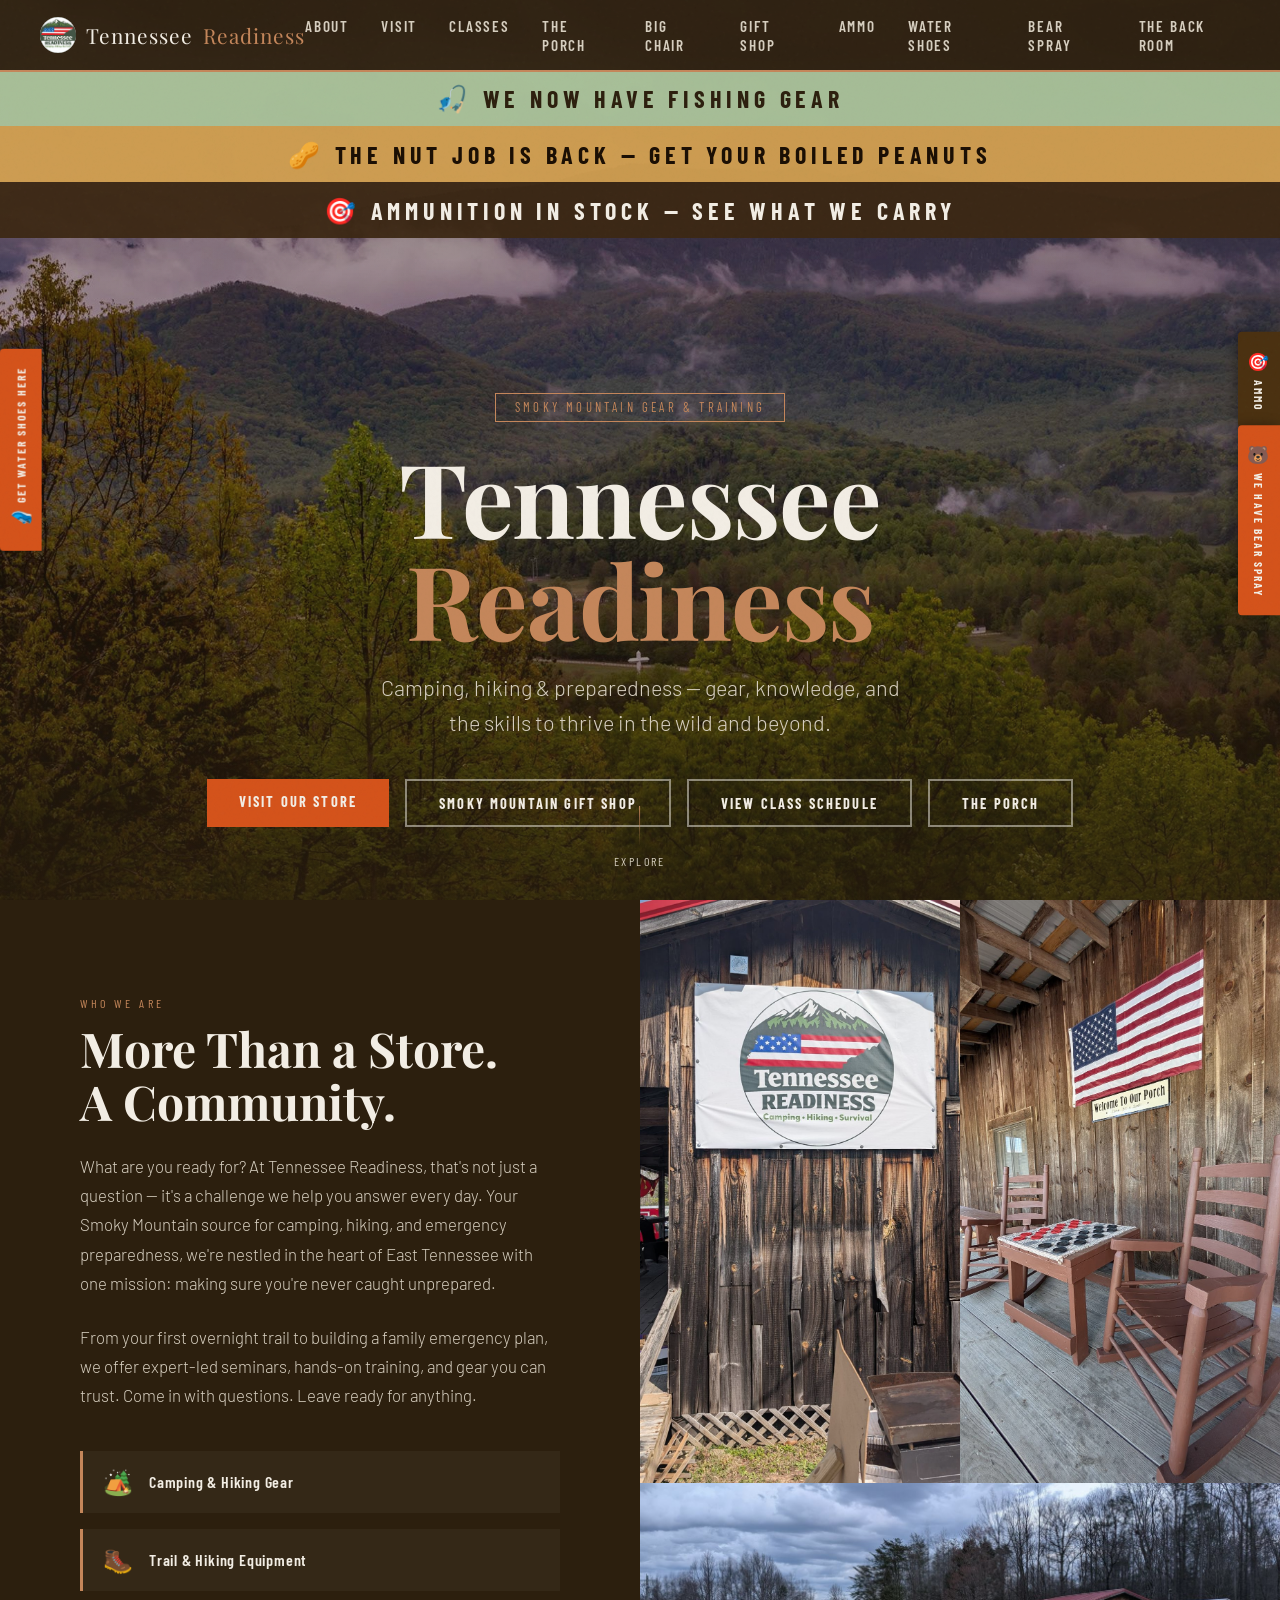
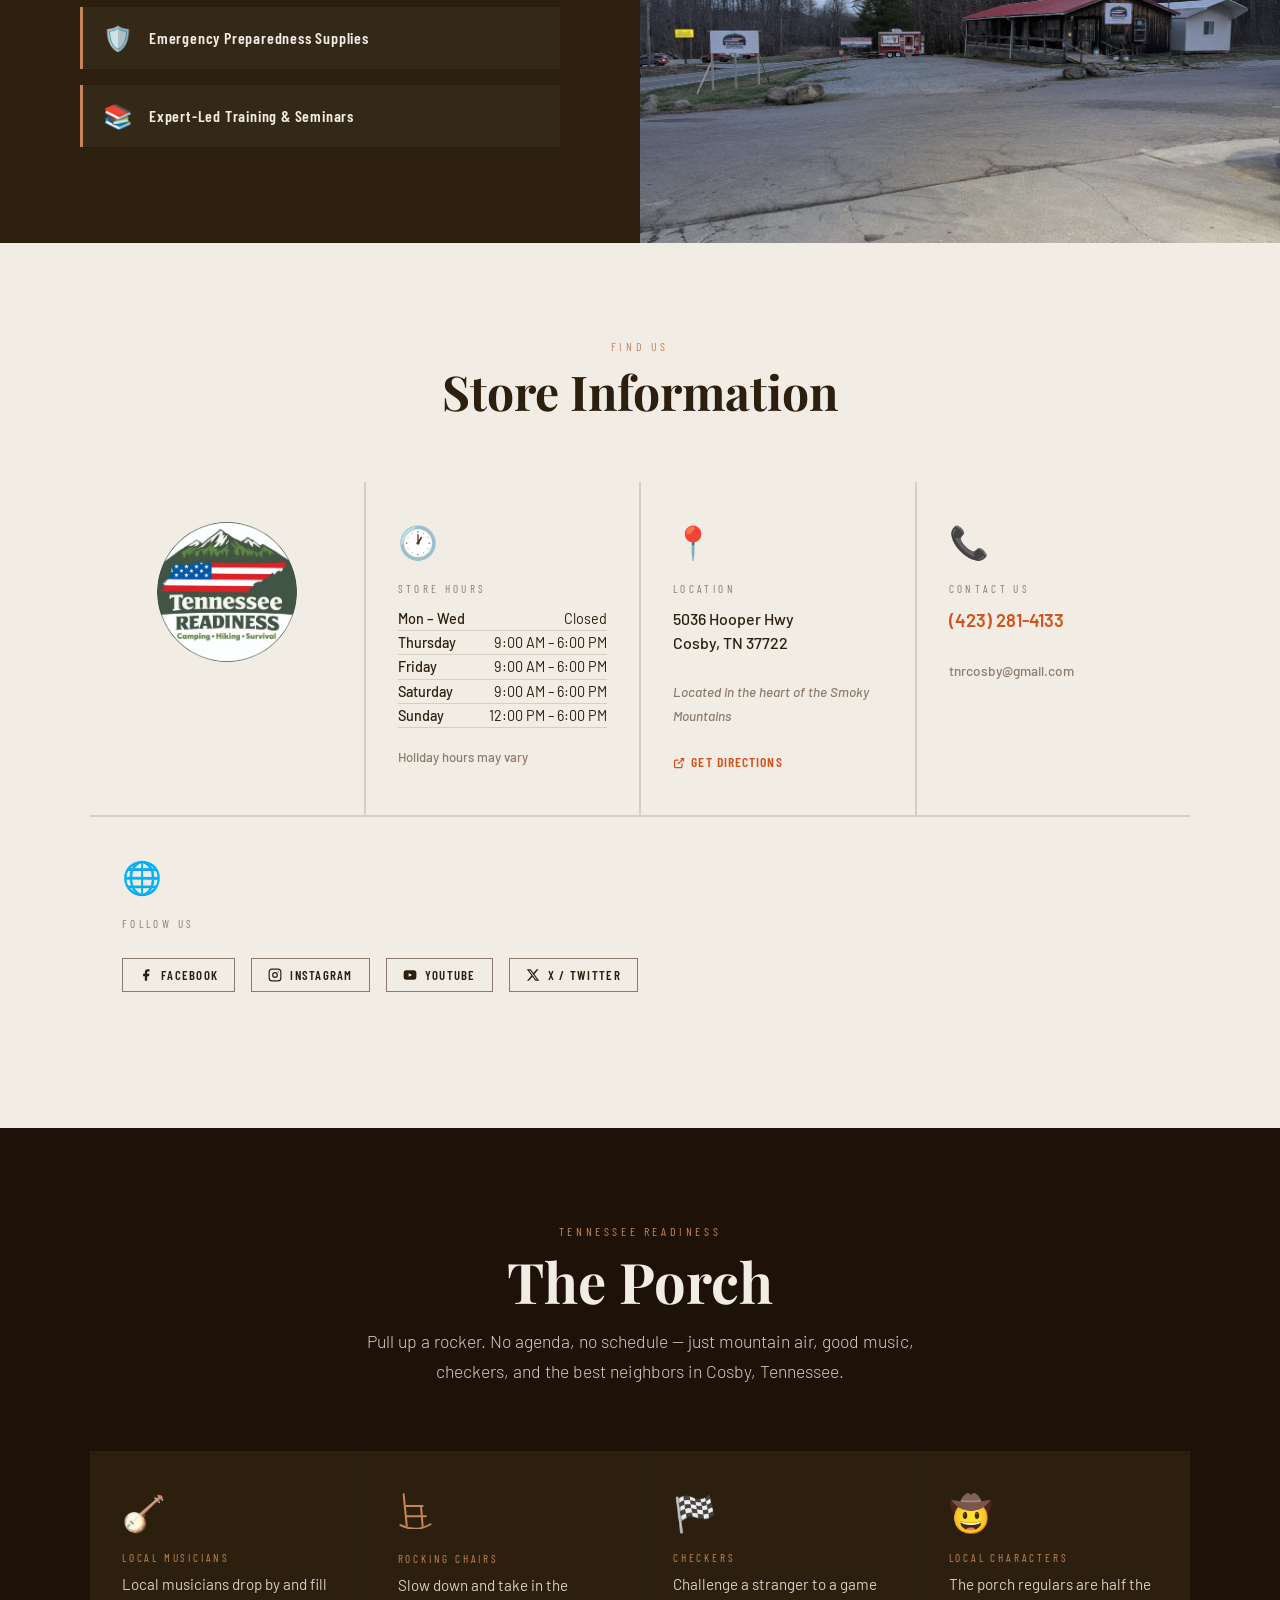
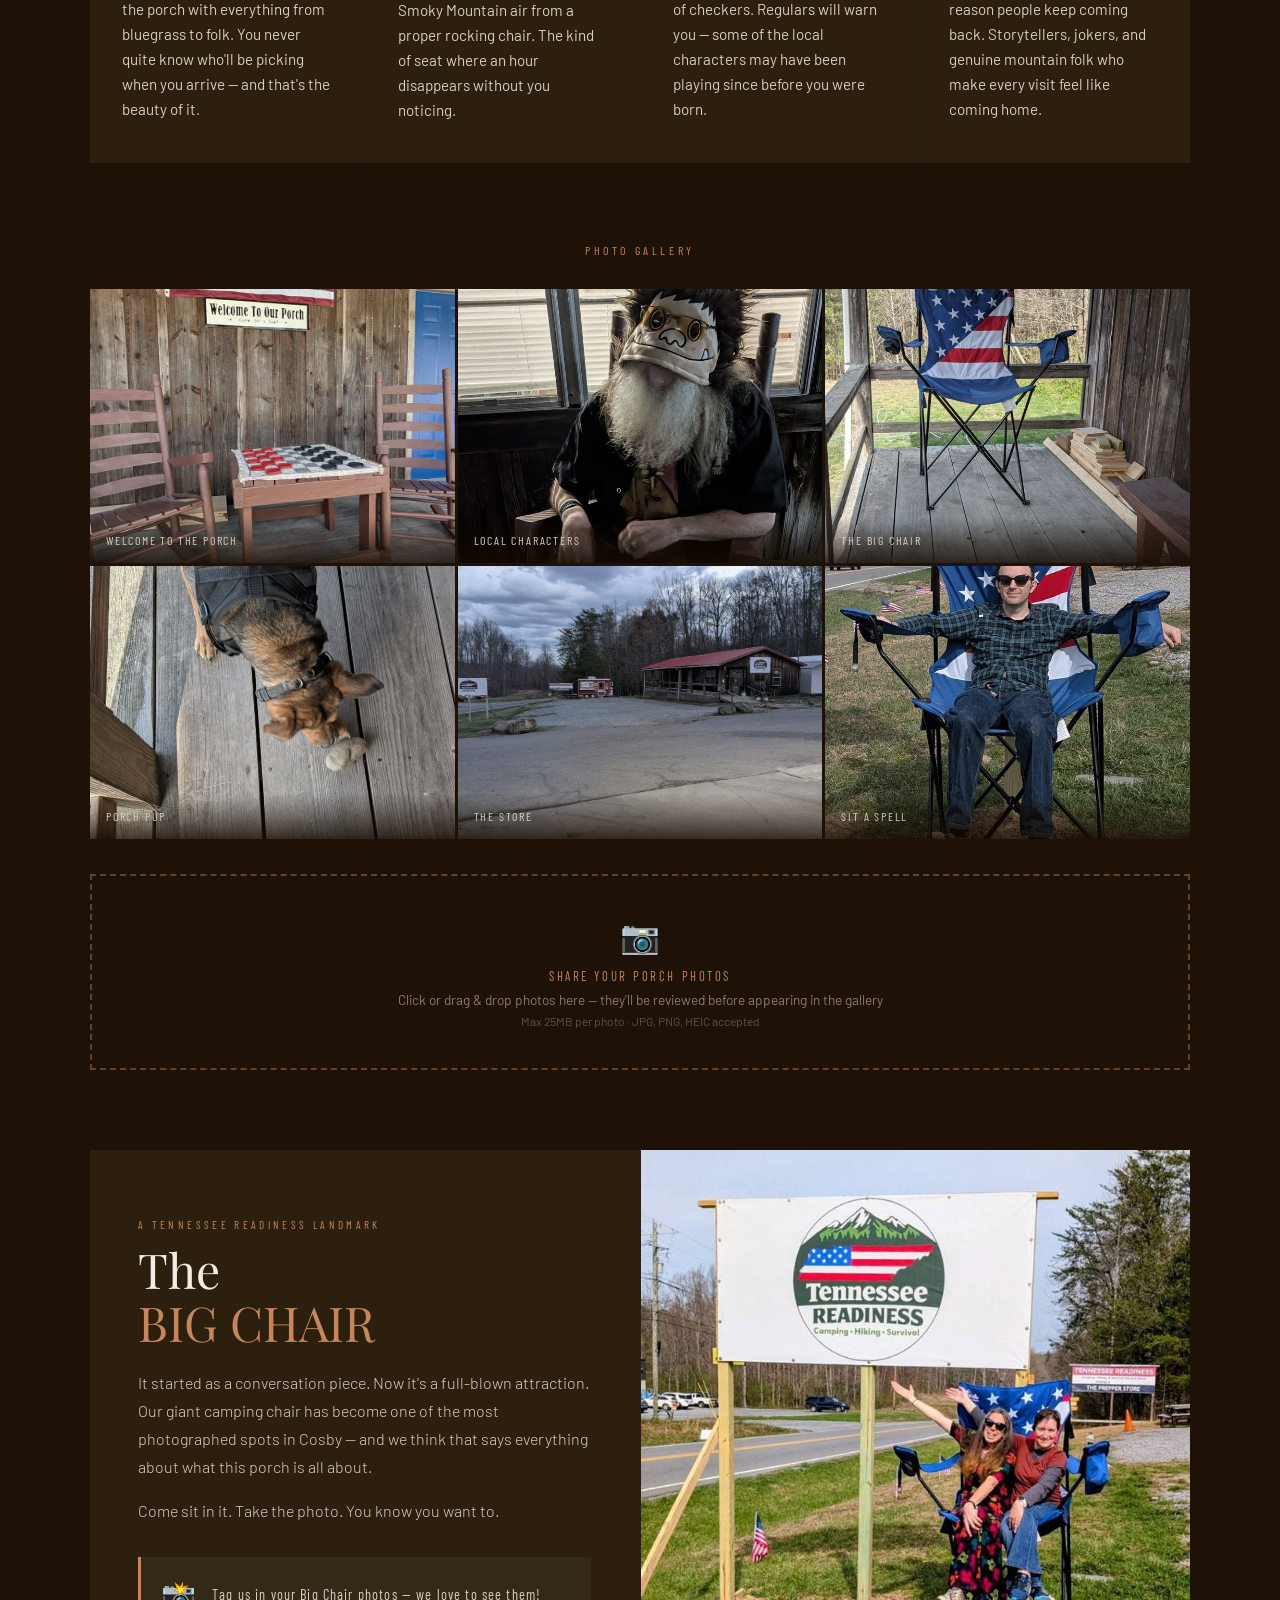
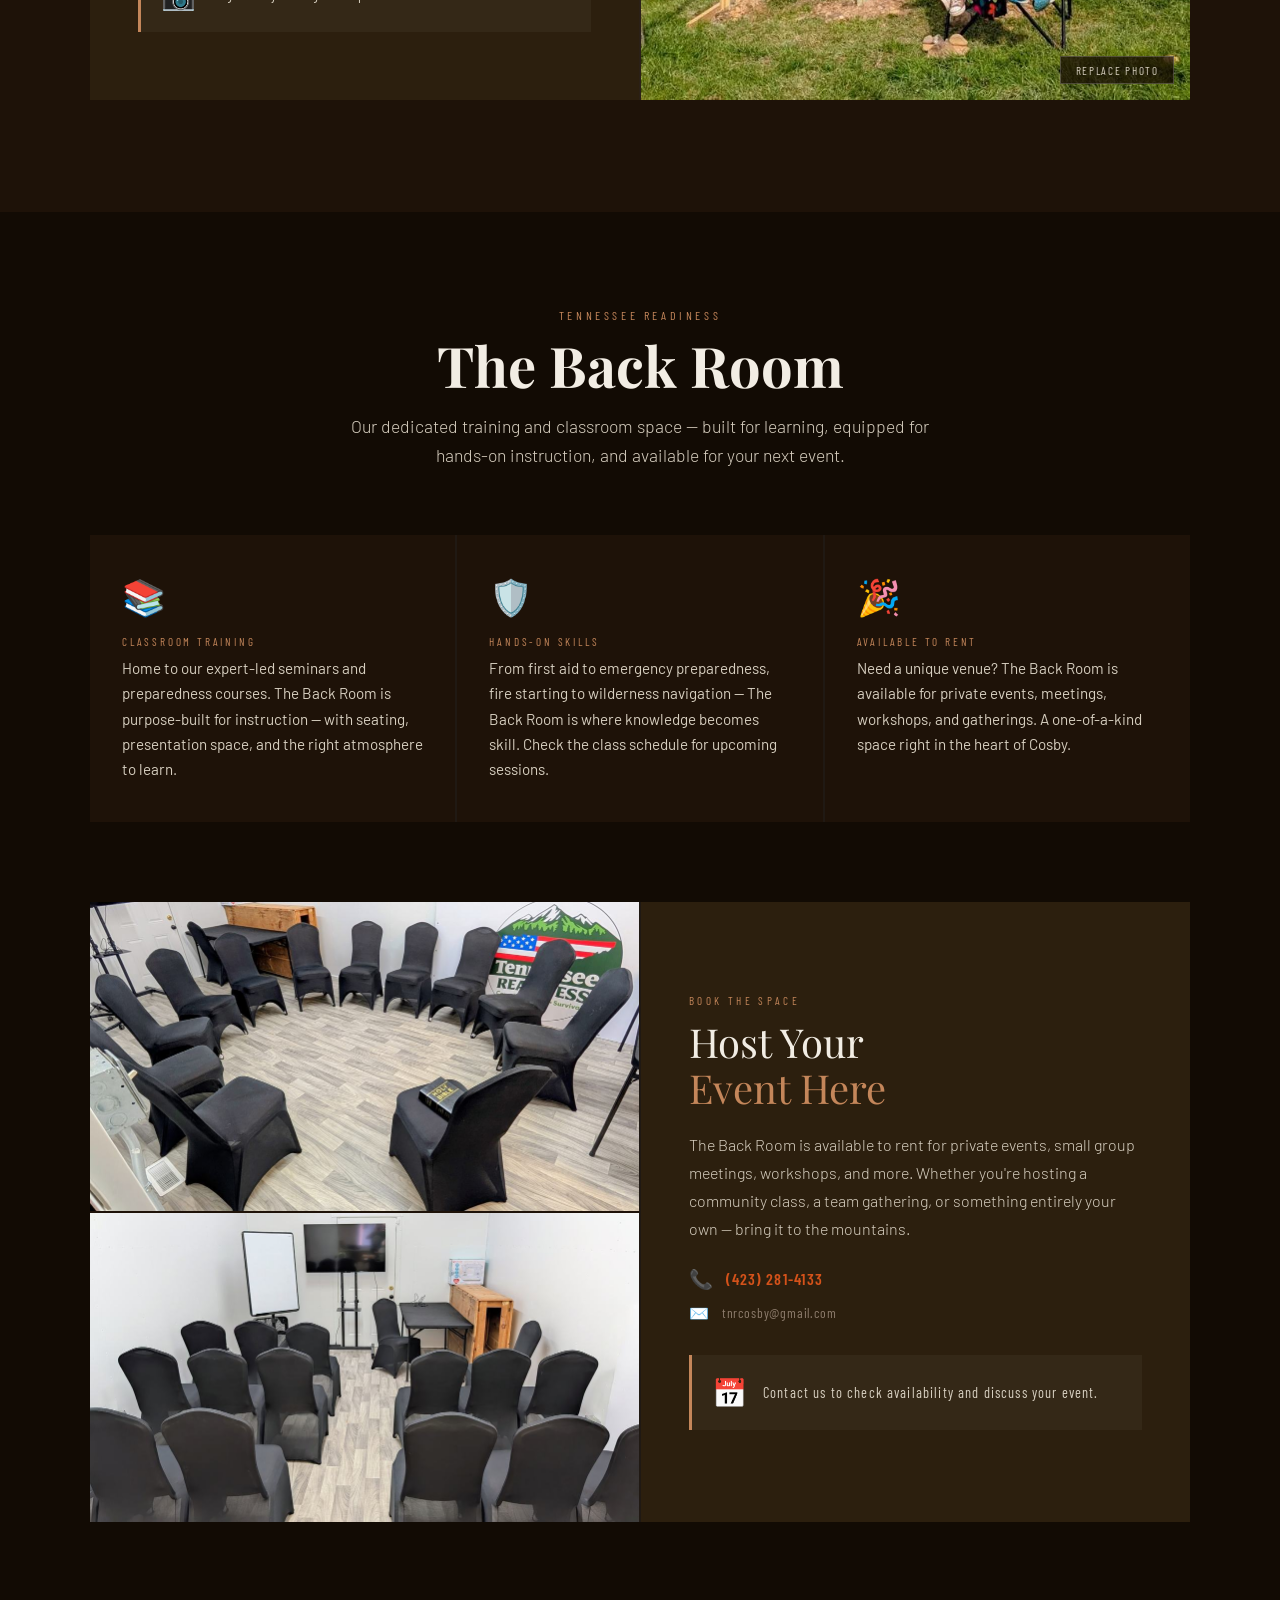
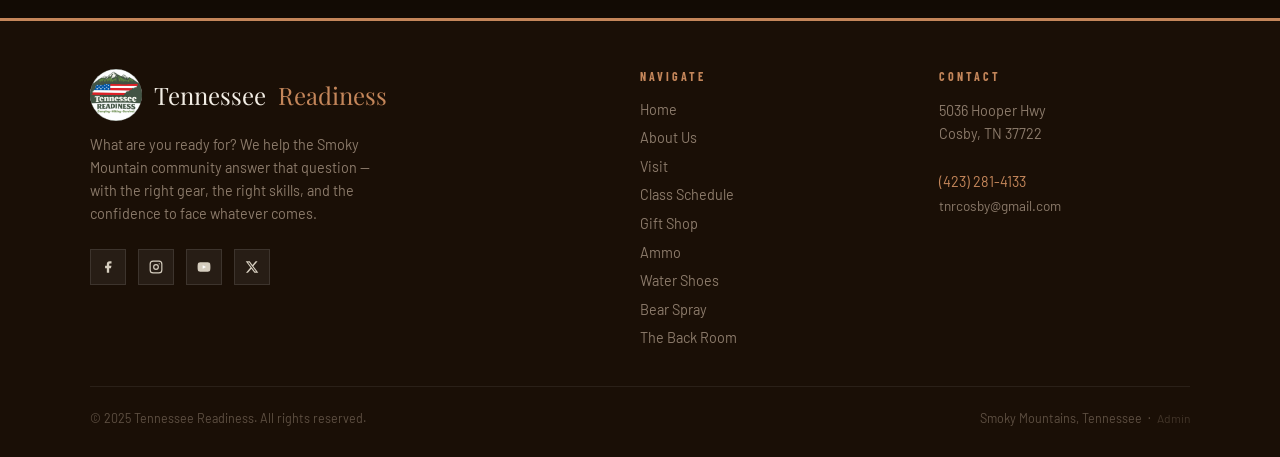
==== tnr-v4/index.html @ f7fb50c4 "Optimize images and font loading for Lighthouse performance Resize/recompress oversized camera-resol" ====
﻿<!DOCTYPE html>
<html lang="en">
<head>
<meta charset="UTF-8">
<meta name="viewport" content="width=device-width, initial-scale=1.0">
<title>Tennessee Readiness | Smoky Mountain Gear, Training & Community — Cosby, TN</title>
<meta name="description" content="Tennessee Readiness in Cosby, TN sells camping gear, hiking equipment, water shoes, bear spray, fishing gear, and emergency preparedness supplies. We host expert-led training classes, community events, and The Porch gathering space near the Smoky Mountains.">
<link rel="canonical" href="https://tnreadiness.com/">

<!-- Open Graph -->
<meta property="og:type" content="website">
<meta property="og:url" content="https://tnreadiness.com/">
<meta property="og:title" content="Tennessee Readiness | Smoky Mountain Gear, Training & Community">
<meta property="og:description" content="Camping gear, hiking equipment, emergency preparedness supplies, and expert-led classes in Cosby, TN — gateway to the Smoky Mountains.">
<meta property="og:image" content="https://tnreadiness.com/images/logo.jpg">
<meta property="og:site_name" content="Tennessee Readiness">
<meta property="og:locale" content="en_US">

<!-- Twitter Card -->
<meta name="twitter:card" content="summary_large_image">
<meta name="twitter:title" content="Tennessee Readiness | Smoky Mountain Gear & Training">
<meta name="twitter:description" content="Camping gear, hiking equipment, emergency preparedness supplies, and expert-led classes in Cosby, TN.">
<meta name="twitter:image" content="https://tnreadiness.com/images/logo.jpg">

<!-- Structured Data: LocalBusiness -->
<script type="application/ld+json">
{
  "@context": "https://schema.org",
  "@type": "LocalBusiness",
  "name": "Tennessee Readiness",
  "alternateName": "TN Readiness",
  "url": "https://tnreadiness.com",
  "logo": "https://tnreadiness.com/images/logo.jpg",
  "image": "https://tnreadiness.com/images/logo.jpg",
  "description": "Tennessee Readiness is a Smoky Mountain gear shop and community hub in Cosby, Tennessee offering camping equipment, hiking gear, emergency preparedness supplies, expert-led training classes, event venue rental, and The Porch community gathering space.",
  "telephone": "+14232814133",
  "email": "tnrcosby@gmail.com",
  "address": {
    "@type": "PostalAddress",
    "streetAddress": "5036 Hooper Hwy",
    "addressLocality": "Cosby",
    "addressRegion": "TN",
    "postalCode": "37722",
    "addressCountry": "US"
  },
  "geo": {
    "@type": "GeoCoordinates",
    "latitude": 35.7765,
    "longitude": -83.2046
  },
  "openingHoursSpecification": [
    {
      "@type": "OpeningHoursSpecification",
      "dayOfWeek": ["Thursday", "Friday", "Saturday"],
      "opens": "09:00",
      "closes": "18:00"
    },
    {
      "@type": "OpeningHoursSpecification",
      "dayOfWeek": "Sunday",
      "opens": "12:00",
      "closes": "18:00"
    }
  ],
  "priceRange": "$$",
  "currenciesAccepted": "USD",
  "paymentAccepted": "Cash, Credit Card",
  "hasMap": "https://maps.google.com/?q=5036+Hooper+Hwy,+Cosby,+TN+37722",
  "sameAs": [],
  "knowsAbout": [
    "Camping gear",
    "Hiking equipment",
    "Water shoes",
    "Water shoes near Smoky Mountains",
    "Bear spray",
    "Fishing gear",
    "Emergency preparedness",
    "Survival supplies",
    "First aid training",
    "Outdoor education",
    "Smoky Mountains recreation"
  ],
  "makesOffer": [
    {
      "@type": "Offer",
      "itemOffered": {
        "@type": "Product",
        "name": "Camping & Hiking Gear"
      }
    },
    {
      "@type": "Offer",
      "itemOffered": {
        "@type": "Product",
        "name": "Water Shoes",
        "description": "Water shoes for hiking, creek walking, and water activities near the Great Smoky Mountains."
      }
    },
    {
      "@type": "Offer",
      "itemOffered": {
        "@type": "Product",
        "name": "Emergency Preparedness Supplies"
      }
    },
    {
      "@type": "Offer",
      "itemOffered": {
        "@type": "Service",
        "name": "Expert-Led Training Classes",
        "description": "Hands-on classes in camping, first aid, self-defense, food preservation, nutrition, and outdoor skills held in The Back Room."
      }
    },
    {
      "@type": "Offer",
      "itemOffered": {
        "@type": "Service",
        "name": "Event Venue Rental",
        "description": "The Back Room available for private events, meetings, and gatherings."
      }
    }
  ],
  "amenityFeature": [
    {"@type": "LocationFeatureSpecification", "name": "The Porch", "value": true},
    {"@type": "LocationFeatureSpecification", "name": "The Big Chair", "value": true},
    {"@type": "LocationFeatureSpecification", "name": "The Back Room classroom", "value": true},
    {"@type": "LocationFeatureSpecification", "name": "Gift Shop", "value": true}
  ]
}
</script>

<!-- Structured Data: FAQPage (boosts LLM and featured snippet coverage) -->
<script type="application/ld+json">
{
  "@context": "https://schema.org",
  "@type": "FAQPage",
  "mainEntity": [
    {
      "@type": "Question",
      "name": "Where is Tennessee Readiness located?",
      "acceptedAnswer": {
        "@type": "Answer",
        "text": "Tennessee Readiness is located at 5036 Hooper Hwy, Cosby, TN 37722, near the Great Smoky Mountains National Park."
      }
    },
    {
      "@type": "Question",
      "name": "What are Tennessee Readiness store hours?",
      "acceptedAnswer": {
        "@type": "Answer",
        "text": "Tennessee Readiness is open Thursday–Saturday 9AM–6PM and Sunday 12PM–6PM. Closed Monday, Tuesday, and Wednesday."
      }
    },
    {
      "@type": "Question",
      "name": "What does Tennessee Readiness sell?",
      "acceptedAnswer": {
        "@type": "Answer",
        "text": "Tennessee Readiness sells camping gear, hiking equipment, emergency preparedness and survival supplies, local artisan gifts, Smoky Mountain keepsakes, and honey. The store also hosts expert-led training classes in first aid, self-defense, food preservation, outdoor skills, and more."
      }
    },
    {
      "@type": "Question",
      "name": "Does Tennessee Readiness offer classes or training?",
      "acceptedAnswer": {
        "@type": "Answer",
        "text": "Yes. Tennessee Readiness hosts regular classes in The Back Room covering camping skills, emergency preparedness, first aid, self-defense, home school co-op, nutrition, food preservation, Bible study, arts and crafts, and outdoor education. See the class schedule at tnreadiness.com/calendar.html."
      }
    },
    {
      "@type": "Question",
      "name": "Can I rent The Back Room at Tennessee Readiness for a private event?",
      "acceptedAnswer": {
        "@type": "Answer",
        "text": "Yes. The Back Room at Tennessee Readiness is available for private event rental. Contact us at tnrcosby@gmail.com or call (423) 281-4133 for availability and pricing."
      }
    },
    {
      "@type": "Question",
      "name": "What is The Porch at Tennessee Readiness?",
      "acceptedAnswer": {
        "@type": "Answer",
        "text": "The Porch is a welcoming community gathering space at Tennessee Readiness featuring rocking chairs, local musicians, checkers games, and a rotating community photo gallery. It's a free community space open during store hours."
      }
    },
    {
      "@type": "Question",
      "name": "Is Tennessee Readiness near the Smoky Mountains?",
      "acceptedAnswer": {
        "@type": "Answer",
        "text": "Yes. Tennessee Readiness is located in Cosby, TN — one of the quieter, less-crowded gateways to the Great Smoky Mountains National Park. It's an ideal stop for gear, supplies, and local knowledge before heading into the mountains.  11 minutes from the Cosby entrance to the National Park."
      }
    },
    {
      "@type": "Question",
      "name": "Does Tennessee Readiness have a gift shop?",
      "acceptedAnswer": {
        "@type": "Answer",
        "text": "Yes. The Tennessee Readiness gift shop carries local artisan crafts, Smoky Mountain keepsakes, Sasquatch merchandise, candy, dulcimers, local honey, and other mountain-made goods — great for souvenirs or gifts."
      }
    },
    {
      "@type": "Question",
      "name": "What kind of fishing gear does Tennessee Readiness carry?",
      "acceptedAnswer": {
        "@type": "Answer",
        "text": "Tennessee Readiness carries fishing gear and supplies suited for the streams and rivers of the Smoky Mountains region. Stop in to browse current stock or ask staff for local fishing recommendations. Featuring Light and Ultra Light gear for targetting trout in the local rivers."
      }
    },
    {
      "@type": "Question",
      "name": "Is parking available at Tennessee Readiness?",
      "acceptedAnswer": {
        "@type": "Answer",
        "text": "Yes. Tennessee Readiness at 5036 Hooper Hwy, Cosby, TN has on-site parking available for customers."
      }
    },
    {
      "@type": "Question",
      "name": "Do I need to register for classes in advance at Tennessee Readiness?",
      "acceptedAnswer": {
        "@type": "Answer",
        "text": "Class registration requirements vary by session. Check the current class schedule at tnreadiness.com/calendar.html for details, or contact us at tnrcosby@gmail.com or (423) 281-4133 to reserve your spot."
      }
    },
    {
      "@type": "Question",
      "name": "Where in the Smoky Mountains can you get water shoes?",
      "acceptedAnswer": {
        "@type": "Answer",
        "text": "Tennessee Readiness in Cosby, TN carries water shoes — conveniently located near the Great Smoky Mountains National Park at 5036 Hooper Hwy, Cosby, TN 37722. Open Thursday–Saturday 9AM–6PM and Sunday 12PM–6PM."
      }
    },
    {
      "@type": "Question",
      "name": "Can you get bear spray at Tennessee Readiness?",
      "acceptedAnswer": {
        "@type": "Answer",
        "text": "Yes. Tennessee Readiness carries UDAP Pepper Power Bear Spray — available at pepperpower.com and bearspray.com — the most reliable bear spray in the industry. An essential item for hiking and camping in the Great Smoky Mountains."
      }
    }
  ]
}
</script>

<link rel="preconnect" href="https://fonts.googleapis.com">
<link rel="preconnect" href="https://fonts.gstatic.com" crossorigin>
<link href="https://fonts.googleapis.com/css2?family=Playfair+Display:wght@700;900&family=Barlow+Condensed:wght@400;600;700&family=Barlow:wght@300;400;500&display=swap" rel="stylesheet">
<link rel="icon" href="images/TNR Favicon.jpg">
<link rel="stylesheet" href="css/styles.css">
</head>
<body>

<!-- ── NAV ── -->
<nav>
  <a class="nav-brand" href="#home" style="display:flex;align-items:center;gap:0.6rem;"><img src="images/logo.jpg" alt="Tennessee Readiness" alt="TNR Logo" style="width:36px;height:36px;border-radius:50%;object-fit:cover;">Tennessee <span>Readiness</span></a>
  <button class="nav-hamburger" onclick="toggleNav()" aria-label="Toggle navigation">
    <span></span><span></span><span></span>
  </button>
  <ul class="nav-links">
    <li><a href="#about">About</a></li>
    <li><a href="#info">Visit</a></li>
    <li><a href="calendar.html">Classes</a></li>
    <li><a href="#porch">The Porch</a></li>
    <li><a href="#bigChairZone">Big Chair</a></li>
    <li><a href="gift-shop.html">Gift Shop</a></li>
    <li><a href="ammo.html">Ammo</a></li>
    <li><a href="water-shoes.html">Water Shoes</a></li>
    <li><a href="bear-spray.html">Bear Spray</a></li>
    <li><a href="#backRoom">The Back Room</a></li>
  </ul>
</nav>

<!-- ── HERO ── -->
<section id="home" class="hero">
  <div class="hero-badge">Smoky Mountain Gear & Training</div>
  <h1>Tennessee<span>Readiness</span></h1>
  <p class="hero-sub">Camping, hiking & preparedness — gear, knowledge, and the skills to thrive in the wild and beyond.</p>
  <div class="hero-ctas">
    <a href="#info" class="btn-primary">Visit Our Store</a>
    <a href="gift-shop.html" class="btn-outline">Smoky Mountain Gift Shop</a>
    <a href="calendar.html" class="btn-outline">View Class Schedule</a>
    <a href="#porch" class="btn-outline">The Porch</a>
  </div>
  <div class="hero-banners">
    <div class="hero-banner">
      <span class="hero-banner-icon">🎣</span>
      We Now Have Fishing Gear
    </div>
    <a href="nut-job.html" class="hero-banner" style="background:rgba(210,160,80,0.95); color:#1a0e03; text-decoration:none; cursor:pointer;">
      <span class="hero-banner-icon">🥜</span>
      The Nut Job Is Back — Get Your Boiled Peanuts
    </a>
    <a href="ammo.html" class="hero-banner" style="background:rgba(60,40,20,0.95); color:var(--cream); text-decoration:none; cursor:pointer;">
      <span class="hero-banner-icon">🎯</span>
      Ammunition In Stock — See What We Carry
    </a>
  </div>
  <div class="hero-scroll">
    <div class="scroll-line"></div>
    Explore
  </div>
</section>

<!-- ── ABOUT ── -->
<section id="about" class="about">
  <div class="about-text">
    <div class="section-label">Who We Are</div>
    <h2 class="section-title">More Than a Store.<br>A Community.</h2>
    <p>What are you ready for? At Tennessee Readiness, that's not just a question — it's a challenge we help you answer every day. Your Smoky Mountain source for camping, hiking, and emergency preparedness, we're nestled in the heart of East Tennessee with one mission: making sure you're never caught unprepared.</p>
    <p>From your first overnight trail to building a family emergency plan, we offer expert-led seminars, hands-on training, and gear you can trust. Come in with questions. Leave ready for anything.</p>
    <div class="about-pillars">
      <div class="pillar"><span class="pillar-icon">🏕️</span><span class="pillar-text">Camping & Hiking Gear</span></div>
      <div class="pillar"><span class="pillar-icon">🥾</span><span class="pillar-text">Trail & Hiking Equipment</span></div>
      <div class="pillar"><span class="pillar-icon">🛡️</span><span class="pillar-text">Emergency Preparedness Supplies</span></div>
      <div class="pillar"><span class="pillar-icon">📚</span><span class="pillar-text">Expert-Led Training & Seminars</span></div>
    </div>
  </div>
  <div class="about-images">
    <img src="images/store_sign.jpg" alt="Tennessee Readiness Sign">
    <img src="images/PXL_20260416_141103688.MP.jpg" alt="The Porch">
    <img src="images/store_exterior.jpg" alt="Tennessee Readiness Store" class="img-span">
  </div>
</section>

<!-- ── INFO ── -->
<section id="info" class="info">
  <div class="info-inner">
    <div class="info-header">
      <div class="section-label">Find Us</div>
      <h2 class="section-title">Store Information</h2>
    </div>
    <div class="info-grid">

      <!-- Logo -->
      <div class="info-card" style="align-items:center;">
        <img src="images/logo.jpg" alt="Tennessee Readiness Logo" style="width:140px; height:140px; object-fit:contain; border-radius:50%;">
      </div>

      <!-- Hours -->
      <div class="info-card">
        <div class="info-card-icon">🕐</div>
        <div class="info-card-label">Store Hours</div>
        <ul class="hours-list">
          <li><span>Mon – Wed</span><span>Closed</span></li>
          <li><span>Thursday</span><span>9:00 AM – 6:00 PM</span></li>
          <li><span>Friday</span><span>9:00 AM – 6:00 PM</span></li>
          <li><span>Saturday</span><span>9:00 AM – 6:00 PM</span></li>
          <li><span>Sunday</span><span>12:00 PM – 6:00 PM</span></li>
        </ul>
        <div class="info-card-value" style="font-size:0.82rem; color:var(--stone); margin-top:0.5rem;">Holiday hours may vary</div>
      </div>

      <!-- Location -->
      <div class="info-card">
        <div class="info-card-icon">📍</div>
        <div class="info-card-label">Location</div>
        <div class="info-card-value">
          5036 Hooper Hwy<br>
          Cosby, TN 37722<br><br>
          <em style="font-size:0.85rem; color:var(--stone);">Located in the heart of the Smoky Mountains</em><br><br>
          <a href="https://maps.google.com/?q=5036+Hooper+Hwy,+Cosby,+TN+37722" target="_blank" style="display:inline-flex; align-items:center; gap:0.4rem; color:var(--ember); text-decoration:none; font-family:'Barlow Condensed',sans-serif; font-weight:600; font-size:0.85rem; letter-spacing:0.08em; text-transform:uppercase;">
            <svg width="12" height="12" viewBox="0 0 24 24" fill="none" stroke="currentColor" stroke-width="2.5"><path d="M18 13v6a2 2 0 0 1-2 2H5a2 2 0 0 1-2-2V8a2 2 0 0 1 2-2h6"/><polyline points="15 3 21 3 21 9"/><line x1="10" y1="14" x2="21" y2="3"/></svg>
            Get Directions
          </a>
        </div>
      </div>

      <!-- Phone -->
      <div class="info-card">
        <div class="info-card-icon">📞</div>
        <div class="info-card-label">Contact Us</div>
        <div class="info-card-value">
          <a href="tel:+14232814133" style="color:var(--ember); text-decoration:none; font-size:1.15rem; font-weight:600;">(423) 281-4133</a><br><br>
          <a href="mailto:tnrcosby@gmail.com" style="color:var(--stone); text-decoration:none; font-size:0.85rem;">tnrcosby@gmail.com</a>
        </div>
      </div>

      <!-- Social -->
      <div class="info-card info-card-social" style="grid-column: 1 / -1;">
        <div class="info-card-icon">🌐</div>
        <div class="info-card-label">Follow Us</div>
        <div class="social-links">
          <a href="https://www.facebook.com/tennesseereadiness" target="_blank" rel="noopener" class="social-btn">
            <svg width="14" height="14" viewBox="0 0 24 24" fill="currentColor"><path d="M18 2h-3a5 5 0 0 0-5 5v3H7v4h3v8h4v-8h3l1-4h-4V7a1 1 0 0 1 1-1h3z"/></svg>
            Facebook
          </a>
          <a href="#" class="social-btn">
            <svg width="14" height="14" viewBox="0 0 24 24" fill="none" stroke="currentColor" stroke-width="2"><rect x="2" y="2" width="20" height="20" rx="5"/><circle cx="12" cy="12" r="4"/><circle cx="17.5" cy="6.5" r="1" fill="currentColor" stroke="none"/></svg>
            Instagram
          </a>
          <a href="#" class="social-btn">
            <svg width="14" height="14" viewBox="0 0 24 24" fill="currentColor"><path d="M22.54 6.42a2.78 2.78 0 0 0-1.95-1.96C18.88 4 12 4 12 4s-6.88 0-8.59.46A2.78 2.78 0 0 0 1.46 6.42 29 29 0 0 0 1 12a29 29 0 0 0 .46 5.58 2.78 2.78 0 0 0 1.95 1.95C5.12 20 12 20 12 20s6.88 0 8.59-.47a2.78 2.78 0 0 0 1.95-1.95A29 29 0 0 0 23 12a29 29 0 0 0-.46-5.58z"/><polygon points="9.75 15.02 15.5 12 9.75 8.98 9.75 15.02" fill="white"/></svg>
            YouTube
          </a>
          <a href="#" class="social-btn">
            <svg width="14" height="14" viewBox="0 0 24 24" fill="currentColor"><path d="M18.244 2.25h3.308l-7.227 8.26 8.502 11.24H16.17l-5.214-6.817L4.99 21.75H1.68l7.73-8.835L1.254 2.25H8.08l4.713 6.231zm-1.161 17.52h1.833L7.084 4.126H5.117z"/></svg>
            X / Twitter
          </a>
        </div>
      </div>

    </div>
  </div>
</section>

<!-- ── THE PORCH ── -->
<section id="porch" style="background: #1e1208; padding: 6rem 2rem; scroll-margin-top: 70px;">
  <div style="max-width: 1100px; margin: 0 auto;">

    <!-- Header -->
    <div style="text-align:center; margin-bottom: 4rem;">
      <div style="font-family: 'Barlow Condensed', sans-serif; font-size: 0.75rem; letter-spacing: 0.3em; text-transform: uppercase; color: var(--clay); margin-bottom: 0.75rem;">Tennessee Readiness</div>
      <h2 style="font-family: 'Playfair Display', serif; font-size: clamp(2.2rem, 5vw, 3.5rem); color: var(--cream); line-height: 1.1;">The Porch</h2>
      <p style="font-family: 'Barlow', sans-serif; font-weight: 300; font-size: 1.1rem; color: var(--fog); margin-top: 1rem; max-width: 580px; margin-left: auto; margin-right: auto; line-height: 1.7;">Pull up a rocker. No agenda, no schedule — just mountain air, good music, checkers, and the best neighbors in Cosby, Tennessee.</p>
    </div>

    <!-- About cards -->
    <div style="display: grid; grid-template-columns: repeat(auto-fit, minmax(220px, 1fr)); gap: 2px; background: rgba(255,255,255,0.06); margin-bottom: 5rem;">

      <div style="background: #2C1F0E; padding: 2.5rem 2rem;">
        <div style="font-size: 2.2rem; margin-bottom: 1rem;">🪕</div>
        <div style="font-family: 'Barlow Condensed', sans-serif; font-size: 0.7rem; letter-spacing: 0.25em; text-transform: uppercase; color: var(--clay); margin-bottom: 0.5rem;">Local Musicians</div>
        <p style="font-family: 'Barlow', sans-serif; font-size: 0.95rem; color: var(--fog); line-height: 1.65;">Local musicians drop by and fill the porch with everything from bluegrass to folk. You never quite know who'll be picking when you arrive — and that's the beauty of it.</p>
      </div>

      <div style="background: #2C1F0E; padding: 2.5rem 2rem;">
        <div style="font-size: 2.2rem; margin-bottom: 1rem; color: var(--clay);">
          <svg style="width:35px; height:38px;" viewBox="0 0 44 48" fill="none" stroke="currentColor" stroke-width="2.5" stroke-linecap="round" stroke-linejoin="round" xmlns="http://www.w3.org/2000/svg">
            <line x1="11" y1="44" x2="7" y2="4"/>
            <line x1="29" y1="20" x2="31" y2="44"/>
            <line x1="10" y1="19" x2="31" y2="19"/>
            <line x1="10" y1="32" x2="35" y2="32"/>
            <path d="M3 43 Q22 53 41 42"/>
          </svg>
        </div>
        <div style="font-family: 'Barlow Condensed', sans-serif; font-size: 0.7rem; letter-spacing: 0.25em; text-transform: uppercase; color: var(--clay); margin-bottom: 0.5rem;">Rocking Chairs</div>
        <p style="font-family: 'Barlow', sans-serif; font-size: 0.95rem; color: var(--fog); line-height: 1.65;">Slow down and take in the Smoky Mountain air from a proper rocking chair. The kind of seat where an hour disappears without you noticing.</p>
      </div>

      <div style="background: #2C1F0E; padding: 2.5rem 2rem;">
        <div style="font-size: 2.2rem; margin-bottom: 1rem;">🏁</div>
        <div style="font-family: 'Barlow Condensed', sans-serif; font-size: 0.7rem; letter-spacing: 0.25em; text-transform: uppercase; color: var(--clay); margin-bottom: 0.5rem;">Checkers</div>
        <p style="font-family: 'Barlow', sans-serif; font-size: 0.95rem; color: var(--fog); line-height: 1.65;">Challenge a stranger to a game of checkers. Regulars will warn you — some of the local characters may have been playing since before you were born.</p>
      </div>

      <div style="background: #2C1F0E; padding: 2.5rem 2rem;">
        <div style="font-size: 2.2rem; margin-bottom: 1rem;">🤠</div>
        <div style="font-family: 'Barlow Condensed', sans-serif; font-size: 0.7rem; letter-spacing: 0.25em; text-transform: uppercase; color: var(--clay); margin-bottom: 0.5rem;">Local Characters</div>
        <p style="font-family: 'Barlow', sans-serif; font-size: 0.95rem; color: var(--fog); line-height: 1.65;">The porch regulars are half the reason people keep coming back. Storytellers, jokers, and genuine mountain folk who make every visit feel like coming home.</p>
      </div>

    </div>

    <!-- Photo Gallery -->
    <div style="margin-bottom: 5rem;">
      <div style="font-family: 'Barlow Condensed', sans-serif; font-size: 0.75rem; letter-spacing: 0.3em; text-transform: uppercase; color: var(--clay); margin-bottom: 2rem; text-align:center;">Photo Gallery</div>

      <!-- Placeholder photos -->
      <div id="placeholderGallery" style="display: grid; grid-template-columns: repeat(auto-fill, minmax(280px, 1fr)); gap: 3px; margin-bottom: 3px;">
        <div style="position:relative; overflow:hidden; aspect-ratio:4/3; background:#1a0f06;">
          <img src="images/PXL_20260416_141202267.MP.jpg" alt="Welcome to the Porch" style="width:100%; height:100%; object-fit:cover; filter:saturate(0.75); transition: transform 0.4s, filter 0.3s;" onmouseover="this.style.transform='scale(1.05)';this.style.filter='saturate(1)'" onmouseout="this.style.transform='scale(1)';this.style.filter='saturate(0.75)'">
          <div style="position:absolute; bottom:0; left:0; right:0; padding:1rem; background:linear-gradient(transparent, rgba(20,10,2,0.8)); font-family:'Barlow Condensed',sans-serif; font-size:0.75rem; letter-spacing:0.15em; text-transform:uppercase; color:var(--fog);">Welcome to the Porch</div>
        </div>
        <div style="position:relative; overflow:hidden; aspect-ratio:4/3; background:#1a0f06;">
          <img src="images/local_character.jpg" alt="Local Character" style="width:100%; height:100%; object-fit:cover; filter:saturate(0.75); transition: transform 0.4s, filter 0.3s;" onmouseover="this.style.transform='scale(1.05)';this.style.filter='saturate(1)'" onmouseout="this.style.transform='scale(1)';this.style.filter='saturate(0.75)'">
          <div style="position:absolute; bottom:0; left:0; right:0; padding:1rem; background:linear-gradient(transparent, rgba(20,10,2,0.8)); font-family:'Barlow Condensed',sans-serif; font-size:0.75rem; letter-spacing:0.15em; text-transform:uppercase; color:var(--fog);">Local Characters</div>
        </div>
        <div style="position:relative; overflow:hidden; aspect-ratio:4/3; background:#1a0f06;">
          <img src="images/big_chair_porch.jpg" alt="The Big Chair" style="width:100%; height:100%; object-fit:cover; filter:saturate(0.75); transition: transform 0.4s, filter 0.3s;" onmouseover="this.style.transform='scale(1.05)';this.style.filter='saturate(1)'" onmouseout="this.style.transform='scale(1)';this.style.filter='saturate(0.75)'">
          <div style="position:absolute; bottom:0; left:0; right:0; padding:1rem; background:linear-gradient(transparent, rgba(20,10,2,0.8)); font-family:'Barlow Condensed',sans-serif; font-size:0.75rem; letter-spacing:0.15em; text-transform:uppercase; color:var(--fog);">The Big Chair</div>
        </div>
        <div style="position:relative; overflow:hidden; aspect-ratio:4/3; background:#1a0f06;">
          <img src="images/porch_dog.jpg" alt="Porch Dog" style="width:100%; height:100%; object-fit:cover; filter:saturate(0.75); transition: transform 0.4s, filter 0.3s;" onmouseover="this.style.transform='scale(1.05)';this.style.filter='saturate(1)'" onmouseout="this.style.transform='scale(1)';this.style.filter='saturate(0.75)'">
          <div style="position:absolute; bottom:0; left:0; right:0; padding:1rem; background:linear-gradient(transparent, rgba(20,10,2,0.8)); font-family:'Barlow Condensed',sans-serif; font-size:0.75rem; letter-spacing:0.15em; text-transform:uppercase; color:var(--fog);">Porch Pup</div>
        </div>
        <div style="position:relative; overflow:hidden; aspect-ratio:4/3; background:#1a0f06;">
          <img src="images/store_exterior.jpg" alt="Store Exterior" style="width:100%; height:100%; object-fit:cover; filter:saturate(0.75); transition: transform 0.4s, filter 0.3s;" onmouseover="this.style.transform='scale(1.05)';this.style.filter='saturate(1)'" onmouseout="this.style.transform='scale(1)';this.style.filter='saturate(0.75)'">
          <div style="position:absolute; bottom:0; left:0; right:0; padding:1rem; background:linear-gradient(transparent, rgba(20,10,2,0.8)); font-family:'Barlow Condensed',sans-serif; font-size:0.75rem; letter-spacing:0.15em; text-transform:uppercase; color:var(--fog);">The Store</div>
        </div>
        <div style="position:relative; overflow:hidden; aspect-ratio:4/3; background:#1a0f06;">
          <img src="images/big_chair_person.jpg" alt="The Big Chair" style="width:100%; height:100%; object-fit:cover; filter:saturate(0.75); transition: transform 0.4s, filter 0.3s;" onmouseover="this.style.transform='scale(1.05)';this.style.filter='saturate(1)'" onmouseout="this.style.transform='scale(1)';this.style.filter='saturate(0.75)'">
          <div style="position:absolute; bottom:0; left:0; right:0; padding:1rem; background:linear-gradient(transparent, rgba(20,10,2,0.8)); font-family:'Barlow Condensed',sans-serif; font-size:0.75rem; letter-spacing:0.15em; text-transform:uppercase; color:var(--fog);">Sit a Spell</div>
        </div>
      </div>

      <!-- Approved user photos -->
      <div id="galleryGrid" style="display: grid; grid-template-columns: repeat(auto-fill, minmax(280px, 1fr)); gap: 3px; margin-bottom: 2rem;"></div>

      <!-- Upload your own photos -->
      <div style="border: 2px dashed rgba(196,134,90,0.4); padding: 2.5rem; text-align: center; cursor: pointer;" onclick="document.getElementById('photoUpload').click()" id="uploadZone"
        ondragover="event.preventDefault(); this.style.borderColor='var(--clay)'"
        ondragleave="this.style.borderColor='rgba(196,134,90,0.4)'"
        ondrop="handleDrop(event)">
        <div style="font-size: 2rem; margin-bottom: 0.75rem;">📷</div>
        <div style="font-family: 'Barlow Condensed', sans-serif; font-size: 0.8rem; letter-spacing: 0.2em; text-transform: uppercase; color: var(--clay); margin-bottom: 0.4rem;">Share Your Porch Photos</div>
        <div id="uploadMsg" style="font-family: 'Barlow', sans-serif; font-size: 0.85rem; color: var(--stone);">Click or drag &amp; drop photos here — they'll be reviewed before appearing in the gallery</div>
        <div style="font-family: 'Barlow', sans-serif; font-size: 0.75rem; color: var(--stone); opacity: 0.6; margin-top: 0.4rem;">Max 25MB per photo · JPG, PNG, HEIC accepted</div>
        <input type="file" id="photoUpload" accept="image/*" multiple style="display:none" onchange="handlePhotoUpload(event)">
      </div>
    </div>

    <!-- The Big Chair Feature -->
    <div class="big-chair-grid" style="margin: 0 0 1rem 0; display: grid; grid-template-columns: 1fr 1fr; gap: 2px; background: rgba(255,255,255,0.06);">

      <div style="background: var(--bark); padding: 4rem 3rem; display: flex; flex-direction: column; justify-content: center;">
        <div style="font-family: 'Barlow Condensed', sans-serif; font-size: 0.7rem; letter-spacing: 0.3em; text-transform: uppercase; color: var(--clay); margin-bottom: 0.75rem;">A Tennessee Readiness Landmark</div>
        <div style="font-family: 'Playfair Display', serif; font-size: clamp(2rem, 4vw, 3rem); color: var(--cream); line-height: 1.1; margin-bottom: 1.25rem;">The<br><span style="color: var(--clay);">BIG CHAIR</span></div>
        <p style="font-family: 'Barlow', sans-serif; font-weight: 300; font-size: 1rem; color: var(--fog); line-height: 1.75; margin-bottom: 1rem;">It started as a conversation piece. Now it's a full-blown attraction. Our giant camping chair has become one of the most photographed spots in Cosby — and we think that says everything about what this porch is all about.</p>
        <p style="font-family: 'Barlow', sans-serif; font-weight: 300; font-size: 1rem; color: var(--fog); line-height: 1.75;">Come sit in it. Take the photo. You know you want to.</p>
        <div style="margin-top: 2rem; display: flex; align-items: center; gap: 1rem; padding: 1.25rem; border-left: 3px solid var(--clay); background: rgba(255,255,255,0.04);">
          <span style="font-size: 1.75rem;">📸</span>
          <span style="font-family: 'Barlow Condensed', sans-serif; font-size: 0.9rem; letter-spacing: 0.08em; color: var(--fog);">Tag us in your Big Chair photos — we love to see them!</span>
        </div>
      </div>

      <div style="position:relative; min-height: 400px; overflow:hidden;" id="bigChairZone">
        <img src="images/Big_Chair2.jpg" alt="The Big Chair" style="width:100%; height:100%; object-fit:cover; display:block; min-height:400px;">
        <button onclick="document.getElementById('bigChairUpload').click()" style="position:absolute; bottom:1rem; right:1rem; background:rgba(20,10,2,0.75); color:var(--fog); border:1px solid rgba(255,255,255,0.2); padding:0.4rem 0.9rem; font-family:'Barlow Condensed',sans-serif; font-size:0.7rem; letter-spacing:0.15em; text-transform:uppercase; cursor:pointer;">Replace Photo</button>
        <input type="file" id="bigChairUpload" accept="image/*" style="display:none" onchange="handleBigChairUpload(event)">
      </div>

    </div>

  </div>
</section>


<!-- ── THE BACK ROOM ── -->
<section id="backRoom" style="background: #120b04; padding: 6rem 2rem; scroll-margin-top: 70px;">
  <div style="max-width: 1100px; margin: 0 auto;">

    <!-- Header -->
    <div style="text-align:center; margin-bottom: 4rem;">
      <div style="font-family: 'Barlow Condensed', sans-serif; font-size: 0.75rem; letter-spacing: 0.3em; text-transform: uppercase; color: var(--clay); margin-bottom: 0.75rem;">Tennessee Readiness</div>
      <h2 style="font-family: 'Playfair Display', serif; font-size: clamp(2.2rem, 5vw, 3.5rem); color: var(--cream); line-height: 1.1;">The Back Room</h2>
      <p style="font-family: 'Barlow', sans-serif; font-weight: 300; font-size: 1.1rem; color: var(--fog); margin-top: 1rem; max-width: 580px; margin-left: auto; margin-right: auto; line-height: 1.7;">Our dedicated training and classroom space — built for learning, equipped for hands-on instruction, and available for your next event.</p>
    </div>

    <!-- Feature cards -->
    <div style="display: grid; grid-template-columns: repeat(auto-fit, minmax(220px, 1fr)); gap: 2px; background: rgba(255,255,255,0.06); margin-bottom: 5rem;">

      <div style="background: #1e1208; padding: 2.5rem 2rem;">
        <div style="font-size: 2.2rem; margin-bottom: 1rem;">📚</div>
        <div style="font-family: 'Barlow Condensed', sans-serif; font-size: 0.7rem; letter-spacing: 0.25em; text-transform: uppercase; color: var(--clay); margin-bottom: 0.5rem;">Classroom Training</div>
        <p style="font-family: 'Barlow', sans-serif; font-size: 0.95rem; color: var(--fog); line-height: 1.65;">Home to our expert-led seminars and preparedness courses. The Back Room is purpose-built for instruction — with seating, presentation space, and the right atmosphere to learn.</p>
      </div>

      <div style="background: #1e1208; padding: 2.5rem 2rem;">
        <div style="font-size: 2.2rem; margin-bottom: 1rem;">🛡️</div>
        <div style="font-family: 'Barlow Condensed', sans-serif; font-size: 0.7rem; letter-spacing: 0.25em; text-transform: uppercase; color: var(--clay); margin-bottom: 0.5rem;">Hands-On Skills</div>
        <p style="font-family: 'Barlow', sans-serif; font-size: 0.95rem; color: var(--fog); line-height: 1.65;">From first aid to emergency preparedness, fire starting to wilderness navigation — The Back Room is where knowledge becomes skill. Check the class schedule for upcoming sessions.</p>
      </div>

      <div style="background: #1e1208; padding: 2.5rem 2rem;">
        <div style="font-size: 2.2rem; margin-bottom: 1rem;">🎉</div>
        <div style="font-family: 'Barlow Condensed', sans-serif; font-size: 0.7rem; letter-spacing: 0.25em; text-transform: uppercase; color: var(--clay); margin-bottom: 0.5rem;">Available to Rent</div>
        <p style="font-family: 'Barlow', sans-serif; font-size: 0.95rem; color: var(--fog); line-height: 1.65;">Need a unique venue? The Back Room is available for private events, meetings, workshops, and gatherings. A one-of-a-kind space right in the heart of Cosby.</p>
      </div>

    </div>

    <!-- Rental callout -->
    <div style="display: grid; grid-template-columns: repeat(auto-fit, minmax(280px, 1fr)); gap: 2px; background: rgba(255,255,255,0.06);">

      <div style="background: #1e1208; display: grid; grid-template-rows: 1fr 1fr; min-height: 320px; gap: 2px;">
        <div style="position: relative; overflow: hidden;">
          <img src="images/PXL_20260402_202327943.MP~3.jpg" alt="The Back Room" style="width:100%; height:100%; object-fit:cover; display:block;">
        </div>
        <div style="position: relative; overflow: hidden;">
          <img src="images/PXL_20260402_192713621.MP~2.jpg" alt="The Back Room" style="width:100%; height:100%; object-fit:cover; display:block;">
        </div>
      </div>

      <div style="background: var(--bark); padding: 4rem 3rem; display: flex; flex-direction: column; justify-content: center;">
        <div style="font-family: 'Barlow Condensed', sans-serif; font-size: 0.7rem; letter-spacing: 0.3em; text-transform: uppercase; color: var(--clay); margin-bottom: 0.75rem;">Book the Space</div>
        <div style="font-family: 'Playfair Display', serif; font-size: clamp(1.8rem, 3.5vw, 2.5rem); color: var(--cream); line-height: 1.15; margin-bottom: 1.25rem;">Host Your<br><span style="color: var(--clay);">Event Here</span></div>
        <p style="font-family: 'Barlow', sans-serif; font-weight: 300; font-size: 1rem; color: var(--fog); line-height: 1.75; margin-bottom: 1.5rem;">The Back Room is available to rent for private events, small group meetings, workshops, and more. Whether you're hosting a community class, a team gathering, or something entirely your own — bring it to the mountains.</p>
        <div style="display: flex; flex-direction: column; gap: 0.75rem;">
          <a href="tel:+14232814133" style="display:inline-flex; align-items:center; gap:0.75rem; color:var(--ember); text-decoration:none; font-family:'Barlow Condensed',sans-serif; font-weight:600; font-size:1rem; letter-spacing:0.08em;">
            <span style="font-size:1.2rem;">📞</span> (423) 281-4133
          </a>
          <a href="mailto:tnrcosby@gmail.com" style="display:inline-flex; align-items:center; gap:0.75rem; color:var(--stone); text-decoration:none; font-family:'Barlow Condensed',sans-serif; font-size:0.85rem; letter-spacing:0.06em;">
            <span style="font-size:1rem;">✉️</span> tnrcosby@gmail.com
          </a>
        </div>
        <div style="margin-top: 2rem; display: flex; align-items: center; gap: 1rem; padding: 1.25rem; border-left: 3px solid var(--clay); background: rgba(255,255,255,0.04);">
          <span style="font-size: 1.75rem;">📅</span>
          <span style="font-family: 'Barlow Condensed', sans-serif; font-size: 0.9rem; letter-spacing: 0.08em; color: var(--fog);">Contact us to check availability and discuss your event.</span>
        </div>
      </div>

    </div>

  </div>
</section>

<!-- ── FLOATING WATER SHOES BADGE ── -->
<a id="floatWaterShoes" href="water-shoes.html" style="position:fixed; left:0; top:50%; transform:translateY(-50%); z-index:900; background:var(--ember); color:var(--cream); writing-mode:vertical-rl; text-orientation:mixed; font-family:'Barlow Condensed',sans-serif; font-weight:700; font-size:0.72rem; letter-spacing:0.18em; text-transform:uppercase; padding:1.1rem 0.55rem; text-decoration:none; display:flex; align-items:center; gap:0.5rem; box-shadow:3px 0 12px rgba(0,0,0,0.35); border-radius:0 4px 4px 0; transition:padding 0.2s, opacity 0.3s; transform:translateY(-50%) rotate(180deg);" onmouseover="this.style.paddingRight='0.85rem'" onmouseout="this.style.paddingRight='0.55rem'">
  <span style="writing-mode:horizontal-tb; font-size:1.1rem;">👟</span>Get Water Shoes Here
</a>

<!-- ── FLOATING BEAR SPRAY BADGE ── -->
<a id="floatAmmo" href="ammo.html" style="position:fixed; right:0; top:calc(50% - 70px); transform:translateY(-50%); z-index:900; background:#4a3010; color:var(--cream); writing-mode:vertical-rl; text-orientation:mixed; font-family:'Barlow Condensed',sans-serif; font-weight:700; font-size:0.72rem; letter-spacing:0.18em; text-transform:uppercase; padding:1.1rem 0.55rem; text-decoration:none; display:flex; align-items:center; gap:0.5rem; box-shadow:-3px 0 12px rgba(0,0,0,0.35); border-radius:4px 0 0 4px; transition:padding 0.2s, opacity 0.3s;" onmouseover="this.style.paddingLeft='0.85rem'" onmouseout="this.style.paddingLeft='0.55rem'">
  <span style="writing-mode:horizontal-tb; font-size:1.1rem;">🎯</span>Ammo
</a>

<a id="floatBearSpray" href="bear-spray.html" style="position:fixed; right:0; top:calc(50% + 70px); transform:translateY(-50%); z-index:900; background:var(--ember); color:var(--cream); writing-mode:vertical-rl; text-orientation:mixed; font-family:'Barlow Condensed',sans-serif; font-weight:700; font-size:0.72rem; letter-spacing:0.18em; text-transform:uppercase; padding:1.1rem 0.55rem; text-decoration:none; display:flex; align-items:center; gap:0.5rem; box-shadow:-3px 0 12px rgba(0,0,0,0.35); border-radius:4px 0 0 4px; transition:padding 0.2s;" onmouseover="this.style.paddingLeft='0.85rem'" onmouseout="this.style.paddingLeft='0.55rem'">
  <span style="writing-mode:horizontal-tb; font-size:1.1rem;">🐻</span>We Have Bear Spray
</a>

<!-- ── FOOTER ── -->
<footer>
  <div class="footer-inner">
    <div>
      <div class="footer-brand" style="display:flex;align-items:center;gap:0.75rem;"><img src="images/logo.jpg" alt="Tennessee Readiness" alt="TNR Logo" style="width:52px;height:52px;border-radius:50%;object-fit:cover;">Tennessee <span>Readiness</span></div>
      <p class="footer-tagline">What are you ready for? We help the Smoky Mountain community answer that question — with the right gear, the right skills, and the confidence to face whatever comes.</p>
      <div class="footer-social">
        <a href="#" title="Facebook">
          <svg width="14" height="14" viewBox="0 0 24 24" fill="currentColor"><path d="M18 2h-3a5 5 0 0 0-5 5v3H7v4h3v8h4v-8h3l1-4h-4V7a1 1 0 0 1 1-1h3z"/></svg>
        </a>
        <a href="#" title="Instagram">
          <svg width="14" height="14" viewBox="0 0 24 24" fill="none" stroke="currentColor" stroke-width="2"><rect x="2" y="2" width="20" height="20" rx="5"/><circle cx="12" cy="12" r="4"/><circle cx="17.5" cy="6.5" r="1" fill="currentColor" stroke="none"/></svg>
        </a>
        <a href="#" title="YouTube">
          <svg width="14" height="14" viewBox="0 0 24 24" fill="currentColor"><path d="M22.54 6.42a2.78 2.78 0 0 0-1.95-1.96C18.88 4 12 4 12 4s-6.88 0-8.59.46A2.78 2.78 0 0 0 1.46 6.42 29 29 0 0 0 1 12a29 29 0 0 0 .46 5.58 2.78 2.78 0 0 0 1.95 1.95C5.12 20 12 20 12 20s6.88 0 8.59-.47a2.78 2.78 0 0 0 1.95-1.95A29 29 0 0 0 23 12a29 29 0 0 0-.46-5.58z"/><polygon points="9.75 15.02 15.5 12 9.75 8.98 9.75 15.02" fill="white"/></svg>
        </a>
        <a href="#" title="X / Twitter">
          <svg width="14" height="14" viewBox="0 0 24 24" fill="currentColor"><path d="M18.244 2.25h3.308l-7.227 8.26 8.502 11.24H16.17l-5.214-6.817L4.99 21.75H1.68l7.73-8.835L1.254 2.25H8.08l4.713 6.231zm-1.161 17.52h1.833L7.084 4.126H5.117z"/></svg>
        </a>
      </div>
    </div>
    <div class="footer-col">
      <h4>Navigate</h4>
      <ul>
        <li><a href="#home">Home</a></li>
        <li><a href="#about">About Us</a></li>
        <li><a href="#info">Visit</a></li>
        <li><a href="calendar.html">Class Schedule</a></li>
        <li><a href="gift-shop.html">Gift Shop</a></li>
        <li><a href="ammo.html">Ammo</a></li>
    <li><a href="water-shoes.html">Water Shoes</a></li>
    <li><a href="bear-spray.html">Bear Spray</a></li>
    <li><a href="#backRoom">The Back Room</a></li>
      </ul>
    </div>
    <div class="footer-col">
      <h4>Contact</h4>
      <p>
        5036 Hooper Hwy<br>
        Cosby, TN 37722<br><br>
        <a href="tel:+14232814133" style="color:var(--clay); text-decoration:none;">(423) 281-4133</a><br>
        <a href="mailto:tnrcosby@gmail.com" style="color:var(--stone); text-decoration:none; font-size:0.85rem;">tnrcosby@gmail.com</a>
      </p>
    </div>
  </div>
  <div class="footer-bottom">
    <p>© 2025 Tennessee Readiness. All rights reserved.</p>
    <p>Smoky Mountains, Tennessee &nbsp;·&nbsp; <a href="admin.html" target="_blank" style="color:rgba(140,123,107,0.35); text-decoration:none; font-size:0.75rem;">Admin</a></p>
  </div>
</footer>

<script>
// ── PORCH GALLERY ──────────────────────────────────────────────────────────

async function handlePhotoUpload(event) {
  const files = Array.from(event.target.files);
  event.target.value = '';
  for (const file of files) {
    await submitToStaging(file);
  }
}

function handleBigChairUpload(event) {
  const file = event.target.files[0];
  if (!file) return;
  const reader = new FileReader();
  reader.onload = e => { document.querySelector('#bigChairZone img').src = e.target.result; };
  reader.readAsDataURL(file);
}

async function handleDrop(event) {
  event.preventDefault();
  document.getElementById('uploadZone').style.borderColor = 'rgba(196,134,90,0.4)';
  const files = Array.from(event.dataTransfer.files).filter(f => f.type.startsWith('image/'));
  for (const file of files) {
    await submitToStaging(file);
  }
}

// ── STAGING QUEUE ──────────────────────────────────────────────────────────
async function submitToStaging(file) {
  const formData = new FormData();
  formData.append('file', file);
  try {
    const res = await fetch('/api/photos/upload', { method: 'POST', body: formData });
    if (res.ok) {
      showUploadConfirmationAndReload();
    } else {
      showUploadError(res.status === 413 ? 'File too large (25MB max)' : 'Upload failed');
    }
  } catch {
    showUploadError('Upload failed');
  }
}

function showUploadConfirmation() {
  const zone = document.getElementById('uploadZone');
  const msg  = document.getElementById('uploadMsg');
  zone.style.borderColor = '#7ec87e';
  msg.textContent  = '✓ Photo submitted — thank you! It will appear after review.';
  msg.style.color  = '#7ec87e';
  setTimeout(resetUploadZone, 4000);
}

function showUploadError(text) {
  const zone = document.getElementById('uploadZone');
  const msg  = document.getElementById('uploadMsg');
  zone.style.borderColor = '#e07070';
  msg.textContent  = '✕ ' + text;
  msg.style.color  = '#e07070';
  setTimeout(resetUploadZone, 4000);
}

function resetUploadZone() {
  const zone = document.getElementById('uploadZone');
  const msg  = document.getElementById('uploadMsg');
  zone.style.borderColor = 'rgba(196,134,90,0.4)';
  msg.textContent = 'Click or drag & drop photos here — they\'ll be reviewed before appearing in the gallery';
  msg.style.color = 'var(--stone)';
}

// ── APPROVED GALLERY ───────────────────────────────────────────────────────
async function renderApprovedGallery() {
  let approved = [];
  try {
    const res = await fetch('/api/photos/approved', { cache: 'no-store' });
    if (res.ok) {
      const data = await res.json();
      approved = data.approved || [];
    }
  } catch {}
  const grid = document.getElementById('galleryGrid');
  grid.innerHTML = '';
  approved.forEach(photo => {
    const label = photo.caption || photo.name.replace(/\.[^/.]+$/, '').replace(/[-_]/g, ' ');
    const div = document.createElement('div');
    div.style.cssText = 'position:relative;overflow:hidden;aspect-ratio:4/3;background:#1a0f06;';
    div.innerHTML = `
      <img src="/photos/${encodeURIComponent(photo.key)}" alt="${label}"
        style="width:100%;height:100%;object-fit:cover;filter:saturate(0.75);transition:transform 0.4s,filter 0.3s;"
        onmouseover="this.style.transform='scale(1.05)';this.style.filter='saturate(1)'"
        onmouseout="this.style.transform='scale(1)';this.style.filter='saturate(0.75)'">
      <div style="position:absolute;bottom:0;left:0;right:0;padding:1rem;
        background:linear-gradient(transparent,rgba(20,10,2,0.8));
        font-family:'Barlow Condensed',sans-serif;font-size:0.75rem;
        letter-spacing:0.15em;text-transform:uppercase;color:var(--fog);">${label}</div>
    `;
    grid.appendChild(div);
  });
}

renderApprovedGallery();

function showUploadConfirmationAndReload() {
  showUploadConfirmation();
  renderApprovedGallery();
}

// ── FLOATING BADGES: hide on mobile once About section is visible ──────────
(function() {
  const badges = ['floatWaterShoes', 'floatAmmo', 'floatBearSpray'].map(id => document.getElementById(id)).filter(Boolean);
  if (!badges.length) return;
  const isMobile = () => window.innerWidth < 768;
  const about = document.getElementById('about');
  if (!about) return;
  const observer = new IntersectionObserver(([entry]) => {
    if (!isMobile()) return;
    badges.forEach(b => {
      b.style.opacity = entry.isIntersecting ? '0' : '1';
      b.style.pointerEvents = entry.isIntersecting ? 'none' : 'auto';
    });
  }, { threshold: 0.1 });
  observer.observe(about);
  window.addEventListener('resize', () => {
    if (!isMobile()) badges.forEach(b => { b.style.opacity = '1'; b.style.pointerEvents = 'auto'; });
  });
})();

// ── HAMBURGER NAV ──────────────────────────────────────────────────────────
function toggleNav() {
  document.querySelector('.nav-hamburger').classList.toggle('is-open');
  document.querySelector('.nav-links').classList.toggle('is-open');
}
document.querySelectorAll('.nav-links a').forEach(a => {
  a.addEventListener('click', () => {
    document.querySelector('.nav-hamburger').classList.remove('is-open');
    document.querySelector('.nav-links').classList.remove('is-open');
  });
});
</script>
</body>
</html>
---- tnr-v4/css/styles.css ----
:root {
    --bark: #2C1F0E;
    --moss: #4A5E3A;
    --stone: #8C7B6B;
    --clay: #C4865A;
    --cream: #F2EDE4;
    --fog: #D6CEBF;
    --ember: #D4521A;
    --pine: #2D4A2D;
    --sky: #6B8EA8;
  }

  * { margin: 0; padding: 0; box-sizing: border-box; }

  html { scroll-behavior: smooth; }

  body {
    font-family: 'Barlow', sans-serif;
    background: var(--cream);
    color: var(--bark);
    overflow-x: hidden;
  }

  /* ── NOISE TEXTURE OVERLAY ── */
  body::before {
    content: '';
    position: fixed;
    inset: 0;
    background-image: url("data:image/svg+xml,%3Csvg viewBox='0 0 256 256' xmlns='http://www.w3.org/2000/svg'%3E%3Cfilter id='n'%3E%3CfeTurbulence type='fractalNoise' baseFrequency='0.9' numOctaves='4' stitchTiles='stitch'/%3E%3C/filter%3E%3Crect width='100%25' height='100%25' filter='url(%23n)' opacity='0.04'/%3E%3C/svg%3E");
    pointer-events: none;
    z-index: 1000;
    opacity: 0.5;
  }

  /* ── NAV ── */
  nav {
    position: fixed;
    top: 0; left: 0; right: 0;
    z-index: 900;
    display: flex;
    justify-content: space-between;
    align-items: center;
    padding: 1rem 2.5rem;
    background: rgba(44, 31, 14, 0.92);
    backdrop-filter: blur(8px);
    border-bottom: 2px solid var(--clay);
  }

  .nav-brand {
    font-family: 'Playfair Display', serif;
    font-size: 1.3rem;
    color: var(--cream);
    letter-spacing: 0.05em;
    text-decoration: none;
  }

  .nav-brand span { color: var(--clay); }

  .nav-links { display: flex; gap: 2rem; list-style: none; }

  .nav-links a {
    font-family: 'Barlow Condensed', sans-serif;
    font-weight: 600;
    font-size: 0.95rem;
    letter-spacing: 0.12em;
    text-transform: uppercase;
    color: var(--fog);
    text-decoration: none;
    transition: color 0.2s;
  }

  .nav-links a:hover { color: var(--clay); }

  /* ── HERO ── */
  .hero {
    min-height: 100vh;
    background:
      linear-gradient(to bottom, rgba(44,31,14,0.65) 0%, rgba(44,31,14,0.3) 50%, rgba(44,31,14,0.75) 100%),
      url('../images/hero.jpg') center/cover no-repeat;
    display: flex;
    flex-direction: column;
    justify-content: center;
    align-items: center;
    text-align: center;
    padding: 22rem 2rem 2rem;
    position: relative;
  }

  .hero-badge {
    font-family: 'Barlow Condensed', sans-serif;
    font-size: 0.8rem;
    letter-spacing: 0.25em;
    text-transform: uppercase;
    color: var(--clay);
    border: 1px solid var(--clay);
    padding: 0.35rem 1.2rem;
    margin-bottom: 1.5rem;
    animation: fadeUp 0.8s ease both;
  }

  .hero h1 {
    font-family: 'Playfair Display', serif;
    font-size: clamp(3rem, 8vw, 7rem);
    color: var(--cream);
    line-height: 1;
    letter-spacing: -0.01em;
    animation: fadeUp 0.8s 0.15s ease both;
  }

  .hero h1 span { color: var(--clay); display: block; }

  .hero-sub {
    font-family: 'Barlow', sans-serif;
    font-weight: 300;
    font-size: clamp(1rem, 2vw, 1.35rem);
    color: var(--fog);
    margin-top: 1.2rem;
    max-width: 520px;
    line-height: 1.6;
    animation: fadeUp 0.8s 0.3s ease both;
  }

  .hero-ctas {
    display: flex;
    gap: 1rem;
    margin-top: 2.5rem;
    flex-wrap: wrap;
    justify-content: center;
    animation: fadeUp 0.8s 0.45s ease both;
  }

  .btn-primary {
    background: var(--ember);
    color: var(--cream);
    font-family: 'Barlow Condensed', sans-serif;
    font-weight: 700;
    font-size: 0.9rem;
    letter-spacing: 0.15em;
    text-transform: uppercase;
    padding: 0.85rem 2rem;
    text-decoration: none;
    border: none;
    cursor: pointer;
    transition: background 0.2s, transform 0.15s;
  }

  .btn-primary:hover { background: var(--clay); transform: translateY(-2px); }

  .btn-outline {
    background: transparent;
    color: var(--cream);
    font-family: 'Barlow Condensed', sans-serif;
    font-weight: 700;
    font-size: 0.9rem;
    letter-spacing: 0.15em;
    text-transform: uppercase;
    padding: 0.85rem 2rem;
    text-decoration: none;
    border: 2px solid rgba(242,237,228,0.5);
    cursor: pointer;
    transition: border-color 0.2s, color 0.2s;
  }

  .btn-outline:hover { border-color: var(--cream); }

  .hero-banners {
    position: absolute;
    top: 70px;
    left: 0;
    right: 0;
    display: flex;
    flex-direction: column;
    animation: fadeIn 1.5s 0.5s both;
  }

  .hero-banner {
    background: rgba(170, 195, 154, 0.95);
    color: var(--bark);
    font-family: 'Barlow Condensed', sans-serif;
    font-size: 1.5rem;
    font-weight: 700;
    letter-spacing: 0.2em;
    text-transform: uppercase;
    text-align: center;
    padding: 0.75rem 2rem;
    display: flex;
    align-items: center;
    justify-content: center;
    gap: 0.6rem;
    animation: fadeIn 1.5s 0.5s both;
  }

  .hero-banner-icon { font-size: 1.6rem; }

  .hero-scroll {
    position: absolute;
    bottom: 2rem;
    left: 50%;
    transform: translateX(-50%);
    display: flex;
    flex-direction: column;
    align-items: center;
    gap: 0.5rem;
    color: var(--fog);
    font-family: 'Barlow Condensed', sans-serif;
    font-size: 0.75rem;
    letter-spacing: 0.2em;
    text-transform: uppercase;
    animation: fadeIn 1.5s 1s both;
  }

  .scroll-line {
    width: 1px;
    height: 40px;
    background: linear-gradient(to bottom, var(--clay), transparent);
    animation: scrollPulse 2s infinite;
  }

  /* ── SECTIONS ── */
  section { scroll-margin-top: 70px; }

  .section-label {
    font-family: 'Barlow Condensed', sans-serif;
    font-size: 0.75rem;
    letter-spacing: 0.3em;
    text-transform: uppercase;
    color: var(--clay);
    margin-bottom: 0.75rem;
  }

  .section-title {
    font-family: 'Playfair Display', serif;
    font-size: clamp(2rem, 4vw, 3rem);
    color: var(--bark);
    line-height: 1.1;
  }

  /* ── ABOUT ── */
  .about {
    display: grid;
    grid-template-columns: 1fr 1fr;
    min-height: 80vh;
  }

  .about-text {
    background: var(--bark);
    padding: 6rem 5rem;
    display: flex;
    flex-direction: column;
    justify-content: center;
  }

  .about-text .section-label { color: var(--clay); }

  .about-text .section-title { color: var(--cream); }

  .about-text p {
    font-size: 1.05rem;
    line-height: 1.75;
    color: var(--fog);
    margin-top: 1.5rem;
    font-weight: 300;
  }

  .about-pillars {
    display: flex;
    flex-direction: column;
    gap: 1rem;
    margin-top: 2.5rem;
  }

  .pillar {
    display: flex;
    align-items: center;
    gap: 1rem;
    padding: 1rem 1.25rem;
    border-left: 3px solid var(--clay);
    background: rgba(255,255,255,0.04);
  }

  .pillar-icon { font-size: 1.5rem; }

  .pillar-text {
    font-family: 'Barlow Condensed', sans-serif;
    font-weight: 600;
    font-size: 1rem;
    letter-spacing: 0.05em;
    color: var(--cream);
  }

  .about-images {
    display: grid;
    grid-template-rows: 1fr auto;
    grid-template-columns: 1fr 1fr;
    height: 100%;
  }

  .about-images img {
    width: 100%;
    height: 100%;
    object-fit: cover;
    object-position: center;
    transition: transform 0.4s ease;
    filter: saturate(0.85);
  }

  .about-images img:hover { transform: scale(1.03); filter: saturate(1); }

  .img-span {
    grid-column: span 2;
    height: auto;
    aspect-ratio: 16 / 9;
  }

  /* ── INFO ── */
  .info {
    background: var(--cream);
    padding: 6rem 2rem;
  }

  .info-inner {
    max-width: 1100px;
    margin: 0 auto;
  }

  .info-header {
    text-align: center;
    margin-bottom: 4rem;
  }

  .info-grid {
    display: grid;
    grid-template-columns: repeat(auto-fit, minmax(240px, 1fr));
    gap: 2px;
    background: var(--fog);
  }

  .info-card {
    background: var(--cream);
    padding: 2.5rem 2rem;
    display: flex;
    flex-direction: column;
    gap: 0.75rem;
  }

  .info-card-icon {
    font-size: 2rem;
    margin-bottom: 0.5rem;
  }

  .info-card-label {
    font-family: 'Barlow Condensed', sans-serif;
    font-size: 0.7rem;
    letter-spacing: 0.3em;
    text-transform: uppercase;
    color: var(--stone);
  }

  .info-card-value {
    font-family: 'Barlow', sans-serif;
    font-weight: 500;
    font-size: 1rem;
    color: var(--bark);
    line-height: 1.5;
  }

  .hours-list { list-style: none; }

  .hours-list li {
    display: flex;
    justify-content: space-between;
    font-size: 0.9rem;
    color: var(--bark);
    padding: 0.2rem 0;
    border-bottom: 1px solid var(--fog);
  }

  .hours-list li span:first-child { font-weight: 500; }

  /* ── LOGO PLACEHOLDER ── */
  .logo-placeholder {
    width: 120px;
    height: 120px;
    border: 3px dashed var(--stone);
    border-radius: 4px;
    display: flex;
    flex-direction: column;
    align-items: center;
    justify-content: center;
    color: var(--stone);
    font-family: 'Barlow Condensed', sans-serif;
    font-size: 0.7rem;
    letter-spacing: 0.1em;
    text-transform: uppercase;
    text-align: center;
    padding: 1rem;
    gap: 0.5rem;
    margin-bottom: 1rem;
  }

  /* ── SOCIAL ── */
  .social-links {
    display: flex;
    gap: 1rem;
    margin-top: 1rem;
    flex-wrap: wrap;
  }

  .social-btn {
    display: flex;
    align-items: center;
    gap: 0.5rem;
    padding: 0.5rem 1rem;
    border: 1.5px solid var(--stone);
    text-decoration: none;
    color: var(--bark);
    font-family: 'Barlow Condensed', sans-serif;
    font-weight: 600;
    font-size: 0.8rem;
    letter-spacing: 0.1em;
    text-transform: uppercase;
    transition: border-color 0.2s, color 0.2s, background 0.2s;
  }

  .social-btn:hover {
    border-color: var(--ember);
    color: var(--ember);
  }

  /* ── CALENDAR ── */
  #calendar {
    background: var(--bark);
    padding: 6rem 2rem;
  }

  .calendar-inner {
    max-width: 1100px;
    margin: 0 auto;
  }

  .calendar-header {
    margin-bottom: 3rem;
    display: flex;
    justify-content: space-between;
    align-items: flex-end;
    flex-wrap: wrap;
    gap: 2rem;
  }

  .calendar-header .section-title { color: var(--cream); }

  .add-class-btn {
    background: var(--ember);
    color: var(--cream);
    font-family: 'Barlow Condensed', sans-serif;
    font-weight: 700;
    font-size: 0.9rem;
    letter-spacing: 0.15em;
    text-transform: uppercase;
    padding: 0.85rem 1.75rem;
    border: none;
    cursor: pointer;
    display: flex;
    align-items: center;
    gap: 0.5rem;
    transition: background 0.2s;
  }

  .add-class-btn:hover { background: var(--clay); }

  /* Month nav */
  .cal-nav {
    display: flex;
    align-items: center;
    gap: 1.5rem;
    margin-bottom: 1.5rem;
  }

  .cal-nav-btn {
    background: rgba(255,255,255,0.08);
    border: 1px solid rgba(255,255,255,0.15);
    color: var(--cream);
    width: 36px; height: 36px;
    cursor: pointer;
    font-size: 1rem;
    display: flex; align-items: center; justify-content: center;
    transition: background 0.2s;
  }

  .cal-nav-btn:hover { background: rgba(255,255,255,0.15); }

  .cal-month-label {
    font-family: 'Playfair Display', serif;
    font-size: 1.4rem;
    color: var(--cream);
  }

  /* Grid */
  .cal-grid {
    display: grid;
    grid-template-columns: repeat(7, 1fr);
    gap: 2px;
    background: rgba(255,255,255,0.06);
  }

  .cal-day-header {
    background: rgba(255,255,255,0.04);
    padding: 0.6rem 0;
    text-align: center;
    font-family: 'Barlow Condensed', sans-serif;
    font-size: 0.7rem;
    letter-spacing: 0.2em;
    text-transform: uppercase;
    color: var(--stone);
  }

  .cal-cell {
    background: rgba(44,31,14,0.6);
    min-height: 100px;
    padding: 0.5rem;
    position: relative;
    cursor: pointer;
    transition: background 0.15s;
  }

  .cal-cell:hover { background: rgba(44,31,14,0.85); }

  .cal-cell.other-month { opacity: 0.35; }

  .cal-cell.today { outline: 2px solid var(--clay); outline-offset: -2px; }

  .cal-date {
    font-family: 'Barlow Condensed', sans-serif;
    font-size: 0.85rem;
    color: var(--fog);
    font-weight: 600;
    margin-bottom: 0.35rem;
  }

  .cal-event {
    background: var(--moss);
    border-left: 3px solid var(--clay);
    padding: 0.2rem 0.4rem;
    margin-bottom: 0.2rem;
    font-size: 0.68rem;
    font-family: 'Barlow', sans-serif;
    color: var(--cream);
    cursor: pointer;
    border-radius: 0 2px 2px 0;
    overflow: hidden;
    white-space: nowrap;
    text-overflow: ellipsis;
    transition: background 0.15s;
  }

  .cal-event:hover { background: var(--pine); }

  .cal-event.cat-preparedness { border-left-color: var(--ember); background: rgba(212,82,26,0.25); }
  .cal-event.cat-hiking { border-left-color: var(--sky); background: rgba(107,142,168,0.25); }
  .cal-event.cat-camping { border-left-color: var(--moss); background: rgba(74,94,58,0.4); }
  .cal-event.cat-first-aid { border-left-color: #c0392b; background: rgba(192,57,43,0.25); }
  .cal-event.cat-self-defense { border-left-color: #8e44ad; background: rgba(142,68,173,0.25); }
  .cal-event.cat-homeschool { border-left-color: #2980b9; background: rgba(41,128,185,0.25); }
  .cal-event.cat-arts-crafts { border-left-color: #e91e8c; background: rgba(233,30,140,0.2); }
  .cal-event.cat-nutrition { border-left-color: #27ae60; background: rgba(39,174,96,0.25); }
  .cal-event.cat-cooking { border-left-color: #e67e22; background: rgba(230,126,34,0.25); }
  .cal-event.cat-bible-study { border-left-color: #5b8dd9; background: rgba(91,141,217,0.25); }
  .cal-event.cat-private { border-left-color: #7f8c8d; background: rgba(127,140,141,0.25); }
  .cal-event.cat-joke { border-left-color: #f1c40f; background: rgba(241,196,15,0.2); }
  .cal-event.cat-book-signing { border-left-color: #9b59b6; background: rgba(155,89,182,0.25); }

  /* Legend */
  .cal-legend {
    display: flex;
    gap: 1.5rem;
    margin-top: 1.5rem;
    flex-wrap: wrap;
  }

  .legend-item {
    display: flex;
    align-items: center;
    gap: 0.5rem;
    font-family: 'Barlow', sans-serif;
    font-size: 0.8rem;
    color: var(--fog);
  }

  .legend-dot {
    width: 10px; height: 10px;
    border-radius: 50%;
  }

  /* Upcoming list */
  .upcoming-section {
    margin-top: 3rem;
    padding-top: 3rem;
    border-top: 1px solid rgba(255,255,255,0.1);
  }

  .upcoming-title {
    font-family: 'Barlow Condensed', sans-serif;
    font-size: 0.75rem;
    letter-spacing: 0.3em;
    text-transform: uppercase;
    color: var(--clay);
    margin-bottom: 1.5rem;
  }

  .upcoming-list { display: flex; flex-direction: column; gap: 1rem; }

  .upcoming-card {
    display: grid;
    grid-template-columns: auto 1fr auto;
    gap: 1.5rem;
    align-items: center;
    background: rgba(255,255,255,0.04);
    padding: 1.25rem 1.5rem;
    border-left: 4px solid var(--clay);
    cursor: pointer;
    transition: background 0.2s;
  }

  .upcoming-card:hover { background: rgba(255,255,255,0.08); }

  .upcoming-date {
    text-align: center;
    min-width: 48px;
  }

  .upcoming-date .day {
    font-family: 'Playfair Display', serif;
    font-size: 1.8rem;
    color: var(--clay);
    line-height: 1;
  }

  .upcoming-date .month {
    font-family: 'Barlow Condensed', sans-serif;
    font-size: 0.7rem;
    letter-spacing: 0.15em;
    text-transform: uppercase;
    color: var(--stone);
  }

  .upcoming-info h3 {
    font-family: 'Barlow Condensed', sans-serif;
    font-size: 1.1rem;
    font-weight: 700;
    color: var(--cream);
    letter-spacing: 0.03em;
  }

  .upcoming-info p {
    font-size: 0.85rem;
    color: var(--stone);
    margin-top: 0.2rem;
  }

  .upcoming-tag {
    font-family: 'Barlow Condensed', sans-serif;
    font-size: 0.7rem;
    letter-spacing: 0.15em;
    text-transform: uppercase;
    padding: 0.2rem 0.6rem;
    border: 1px solid;
    white-space: nowrap;
  }

  .tag-camping { color: #7ec87e; border-color: #7ec87e; }
  .tag-preparedness { color: var(--clay); border-color: var(--clay); }
  .tag-hiking { color: var(--sky); border-color: var(--sky); }
  .tag-first-aid { color: #e07070; border-color: #e07070; }
  .tag-self-defense { color: #b57bee; border-color: #b57bee; }
  .tag-homeschool { color: #5aabe8; border-color: #5aabe8; }
  .tag-arts-crafts { color: #f06cbe; border-color: #f06cbe; }
  .tag-nutrition { color: #5ecb88; border-color: #5ecb88; }
  .tag-cooking { color: #f0a060; border-color: #f0a060; }
  .tag-bible-study { color: #5b8dd9; border-color: #5b8dd9; }
  .tag-private { color: #95a5a6; border-color: #95a5a6; }
  .tag-joke { color: #f1c40f; border-color: #f1c40f; }
  .tag-book-signing { color: #9b59b6; border-color: #9b59b6; }

  /* ── MODAL ── */
  .modal-overlay {
    position: fixed;
    inset: 0;
    background: rgba(20, 12, 4, 0.85);
    z-index: 9000;
    display: flex;
    align-items: center;
    justify-content: center;
    padding: 2rem;
    opacity: 0;
    pointer-events: none;
    transition: opacity 0.25s;
    backdrop-filter: blur(4px);
  }

  .modal-overlay.active { opacity: 1; pointer-events: all; }

  .modal {
    background: var(--cream);
    max-width: 520px;
    width: 100%;
    max-height: 90vh;
    overflow-y: auto;
    padding: 2.5rem;
    position: relative;
    transform: translateY(16px);
    transition: transform 0.25s;
  }

  .modal-overlay.active .modal { transform: translateY(0); }

  .modal-close {
    position: absolute;
    top: 1rem; right: 1rem;
    background: none;
    border: none;
    font-size: 1.4rem;
    cursor: pointer;
    color: var(--stone);
    line-height: 1;
  }

  .modal-close:hover { color: var(--bark); }

  .modal h2 {
    font-family: 'Playfair Display', serif;
    font-size: 1.6rem;
    color: var(--bark);
    margin-bottom: 1.75rem;
  }

  .form-group {
    display: flex;
    flex-direction: column;
    gap: 0.4rem;
    margin-bottom: 1.25rem;
  }

  .form-group label {
    font-family: 'Barlow Condensed', sans-serif;
    font-size: 0.75rem;
    letter-spacing: 0.2em;
    text-transform: uppercase;
    color: var(--stone);
    font-weight: 600;
  }

  .form-group input,
  .form-group select,
  .form-group textarea {
    background: white;
    border: 1.5px solid var(--fog);
    padding: 0.7rem 0.9rem;
    font-family: 'Barlow', sans-serif;
    font-size: 0.95rem;
    color: var(--bark);
    outline: none;
    transition: border-color 0.2s;
    width: 100%;
  }

  .form-group input:focus,
  .form-group select:focus,
  .form-group textarea:focus {
    border-color: var(--clay);
  }

  .form-group textarea { resize: vertical; min-height: 80px; }

  .form-row { display: grid; grid-template-columns: 1fr 1fr; gap: 1rem; }

  .form-submit {
    width: 100%;
    background: var(--ember);
    color: var(--cream);
    font-family: 'Barlow Condensed', sans-serif;
    font-weight: 700;
    font-size: 0.95rem;
    letter-spacing: 0.15em;
    text-transform: uppercase;
    padding: 0.9rem;
    border: none;
    cursor: pointer;
    margin-top: 0.5rem;
    transition: background 0.2s;
  }

  .form-submit:hover { background: var(--clay); }

  /* Detail modal */
  .detail-modal { max-width: 440px; }

  .detail-cat {
    font-family: 'Barlow Condensed', sans-serif;
    font-size: 0.75rem;
    letter-spacing: 0.2em;
    text-transform: uppercase;
    color: var(--clay);
    margin-bottom: 0.5rem;
  }

  .detail-meta {
    display: flex;
    flex-direction: column;
    gap: 0.6rem;
    margin: 1.25rem 0;
    padding: 1.25rem;
    background: var(--fog);
    border-left: 4px solid var(--clay);
  }

  .detail-meta-row {
    display: flex;
    gap: 1rem;
    font-size: 0.9rem;
    color: var(--bark);
  }

  .detail-meta-row strong {
    min-width: 80px;
    color: var(--stone);
    font-family: 'Barlow Condensed', sans-serif;
    font-size: 0.75rem;
    letter-spacing: 0.1em;
    text-transform: uppercase;
    font-weight: 600;
    margin-top: 1px;
  }

  .detail-desc {
    font-size: 0.95rem;
    line-height: 1.65;
    color: var(--bark);
  }

  .detail-actions {
    display: flex;
    gap: 0.75rem;
    margin-top: 1.5rem;
  }

  .btn-danger {
    background: transparent;
    border: 1.5px solid #c0392b;
    color: #c0392b;
    font-family: 'Barlow Condensed', sans-serif;
    font-weight: 700;
    font-size: 0.85rem;
    letter-spacing: 0.1em;
    text-transform: uppercase;
    padding: 0.6rem 1rem;
    cursor: pointer;
    transition: background 0.2s, color 0.2s;
  }

  .btn-danger:hover { background: #c0392b; color: white; }

  /* ── FOOTER ── */
  footer {
    background: #1A0F06;
    padding: 3rem 2.5rem 2rem;
    border-top: 3px solid var(--clay);
  }

  .footer-inner {
    max-width: 1100px;
    margin: 0 auto;
    display: grid;
    grid-template-columns: 2fr 1fr 1fr;
    gap: 3rem;
  }

  .footer-brand {
    font-family: 'Playfair Display', serif;
    font-size: 1.5rem;
    color: var(--cream);
  }

  .footer-brand span { color: var(--clay); }

  .footer-tagline {
    font-size: 0.9rem;
    color: var(--stone);
    margin-top: 0.75rem;
    line-height: 1.6;
    max-width: 280px;
  }

  .footer-social {
    display: flex;
    gap: 0.75rem;
    margin-top: 1.5rem;
  }

  .footer-social a {
    width: 36px; height: 36px;
    background: rgba(255,255,255,0.06);
    display: flex; align-items: center; justify-content: center;
    color: var(--fog);
    text-decoration: none;
    font-size: 0.85rem;
    transition: background 0.2s, color 0.2s;
    border: 1px solid rgba(255,255,255,0.1);
  }

  .footer-social a:hover { background: var(--ember); color: white; border-color: var(--ember); }

  .footer-col h4 {
    font-family: 'Barlow Condensed', sans-serif;
    font-size: 0.75rem;
    letter-spacing: 0.25em;
    text-transform: uppercase;
    color: var(--clay);
    margin-bottom: 1rem;
  }

  .footer-col ul { list-style: none; display: flex; flex-direction: column; gap: 0.6rem; }

  .footer-col ul li a {
    font-size: 0.9rem;
    color: var(--stone);
    text-decoration: none;
    transition: color 0.2s;
  }

  .footer-col ul li a:hover { color: var(--cream); }

  .footer-col p {
    font-size: 0.9rem;
    color: var(--stone);
    line-height: 1.65;
  }

  .footer-bottom {
    max-width: 1100px;
    margin: 2.5rem auto 0;
    padding-top: 1.5rem;
    border-top: 1px solid rgba(255,255,255,0.07);
    display: flex;
    justify-content: space-between;
    align-items: center;
    flex-wrap: wrap;
    gap: 1rem;
  }

  .footer-bottom p {
    font-size: 0.78rem;
    color: rgba(140,123,107,0.6);
  }

  /* ── KEYFRAMES ── */
  @keyframes fadeUp {
    from { opacity: 0; transform: translateY(20px); }
    to { opacity: 1; transform: translateY(0); }
  }

  @keyframes fadeIn {
    from { opacity: 0; }
    to { opacity: 1; }
  }

  @keyframes scrollPulse {
    0%, 100% { opacity: 0.4; }
    50% { opacity: 1; }
  }

  /* ── HAMBURGER BUTTON ── */
  .nav-hamburger {
    display: none;
    flex-direction: column;
    justify-content: center;
    gap: 5px;
    background: none;
    border: none;
    cursor: pointer;
    padding: 0.3rem;
    z-index: 901;
  }

  .nav-hamburger span {
    display: block;
    width: 24px;
    height: 2px;
    background: var(--cream);
    transition: transform 0.25s ease, opacity 0.2s ease;
    transform-origin: center;
  }

  .nav-hamburger.is-open span:nth-child(1) { transform: translateY(7px) rotate(45deg); }
  .nav-hamburger.is-open span:nth-child(2) { opacity: 0; }
  .nav-hamburger.is-open span:nth-child(3) { transform: translateY(-7px) rotate(-45deg); }

  /* ── RESPONSIVE ── */
  @media (max-width: 768px) {

    /* ─ NAV ─ */
    nav {
      padding: 0.85rem 1.25rem;
      flex-wrap: wrap;
      gap: 0;
    }
    .nav-hamburger { display: flex; }
    .nav-links {
      display: none;
      flex-direction: column;
      width: 100%;
      gap: 0;
      margin-top: 0.5rem;
      padding-bottom: 0.5rem;
      border-top: 1px solid rgba(196,134,90,0.3);
    }
    .nav-links.is-open { display: flex; }
    .nav-links li { border-bottom: 1px solid rgba(255,255,255,0.06); }
    .nav-links a {
      display: block;
      padding: 0.75rem 0.25rem;
      font-size: 1rem;
    }

    /* ─ HERO ─ */
    .hero { padding-top: 12rem; }
    .hero-banner {
      font-size: 0.95rem;
      letter-spacing: 0.1em;
      padding: 0.55rem 1rem;
      gap: 0.4rem;
    }
    .hero-banner-icon { font-size: 1.1rem; }
    .hero-ctas { flex-direction: column; align-items: stretch; max-width: 300px; margin-left: auto; margin-right: auto; }
    .btn-primary, .btn-outline { text-align: center; }

    /* ─ ABOUT ─ */
    .about { grid-template-columns: 1fr; }
    .about-text { padding: 3rem 1.5rem; }
    .about-images { grid-template-rows: 180px 180px; grid-template-columns: 1fr 1fr; }
    .img-span { grid-column: span 2; }

    /* ─ INFO ─ */
    .info { padding: 4rem 1.25rem; }
    .info-card-social { grid-column: 1 / -1 !important; }

    /* ─ PORCH ─ */
    #porch { padding: 3.5rem 1.25rem !important; }
    .big-chair-grid { grid-template-columns: 1fr !important; }
    .big-chair-grid > div:last-child { min-height: 280px !important; }

    /* ─ CALENDAR GRID ─ */
    .cal-cell { min-height: 58px; padding: 0.3rem; }
    .cal-day-header { font-size: 0.58rem; letter-spacing: 0.05em; padding: 0.4rem 0; }
    .cal-date { font-size: 0.75rem; }
    .cal-event { font-size: 0.58rem; padding: 0.12rem 0.25rem; }
    .calendar-header { flex-direction: column; align-items: flex-start; }
    .cal-legend { gap: 0.75rem; }
    .legend-item { font-size: 0.72rem; }

    /* ─ UPCOMING LIST ─ */
    .upcoming-card { grid-template-columns: auto 1fr; }
    .upcoming-tag { display: none; }

    /* ─ MODAL ─ */
    .modal-overlay { padding: 0.75rem; }
    .modal { padding: 1.5rem 1.25rem; }

    /* ─ FOOTER ─ */
    .footer-inner { grid-template-columns: 1fr; gap: 2rem; }
    .footer-bottom { flex-direction: column; text-align: center; }

    /* ─ FORMS ─ */
    .form-row { grid-template-columns: 1fr; }
  }
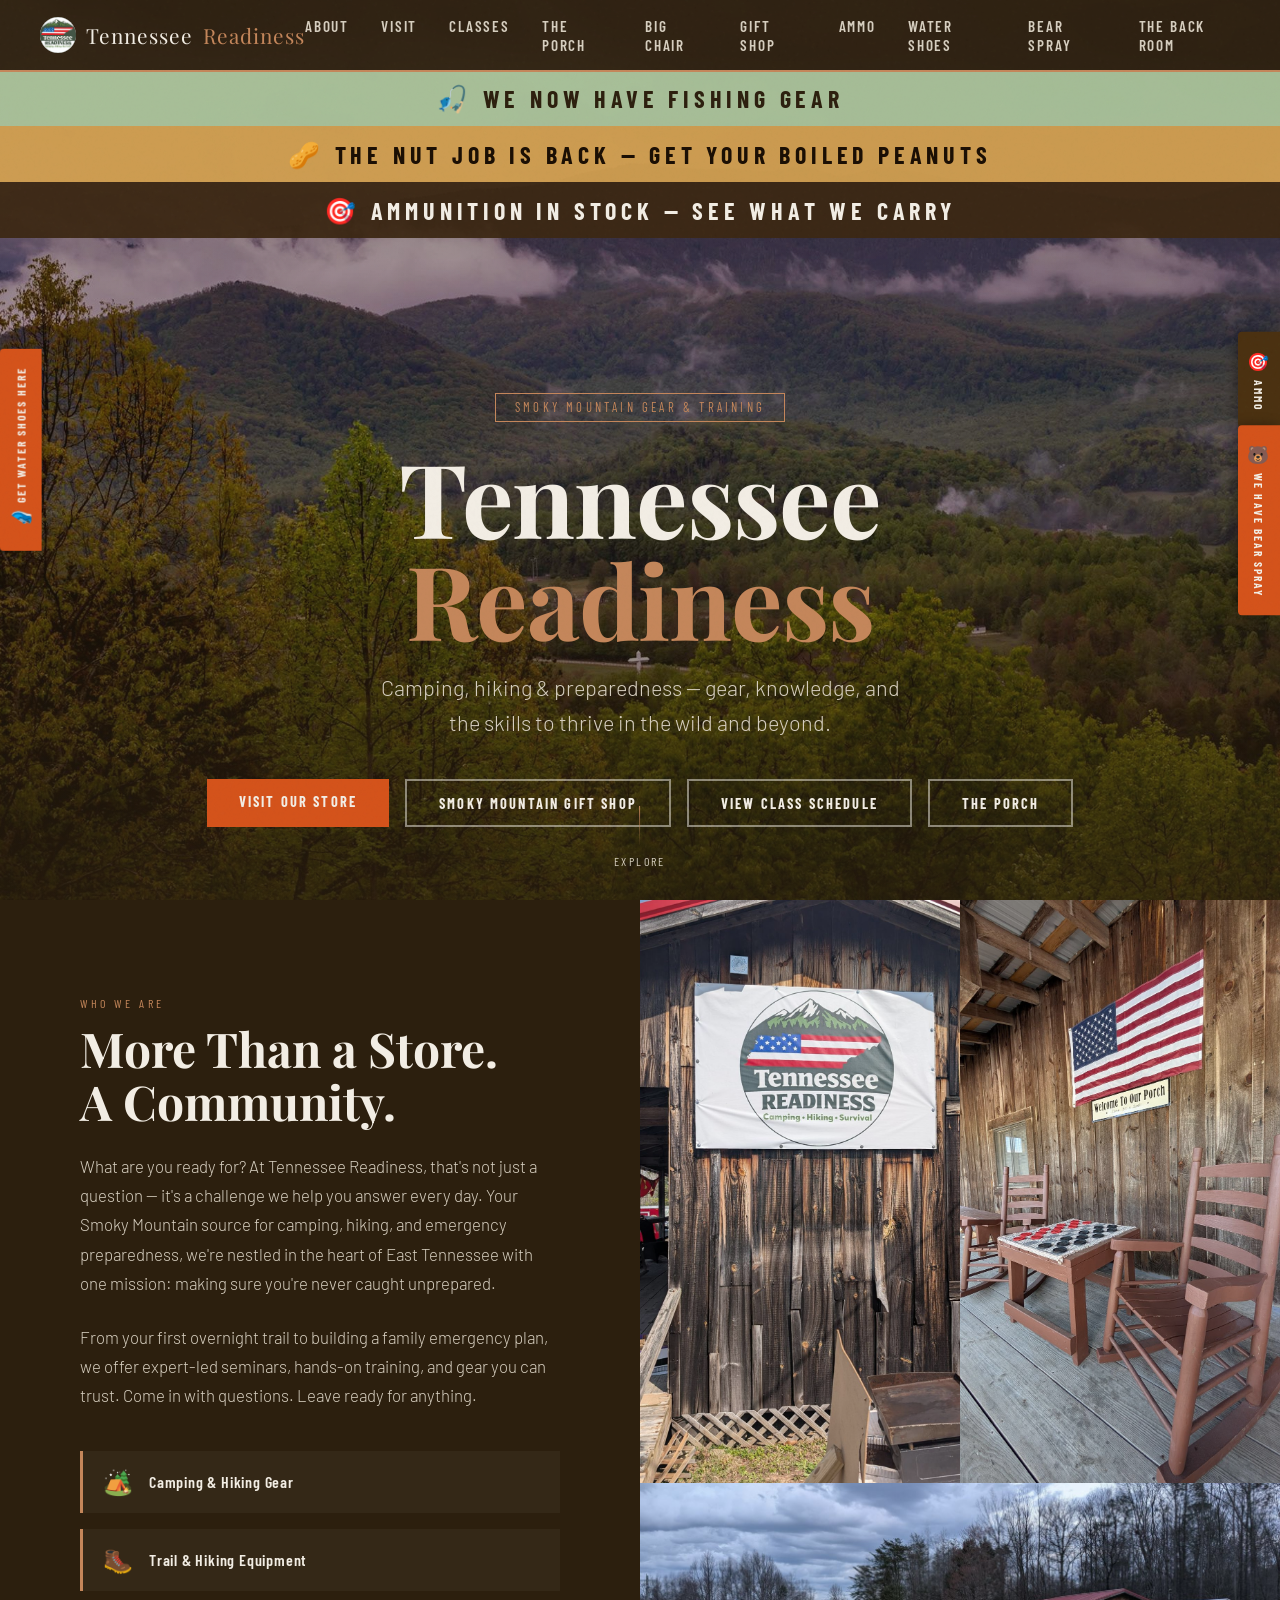
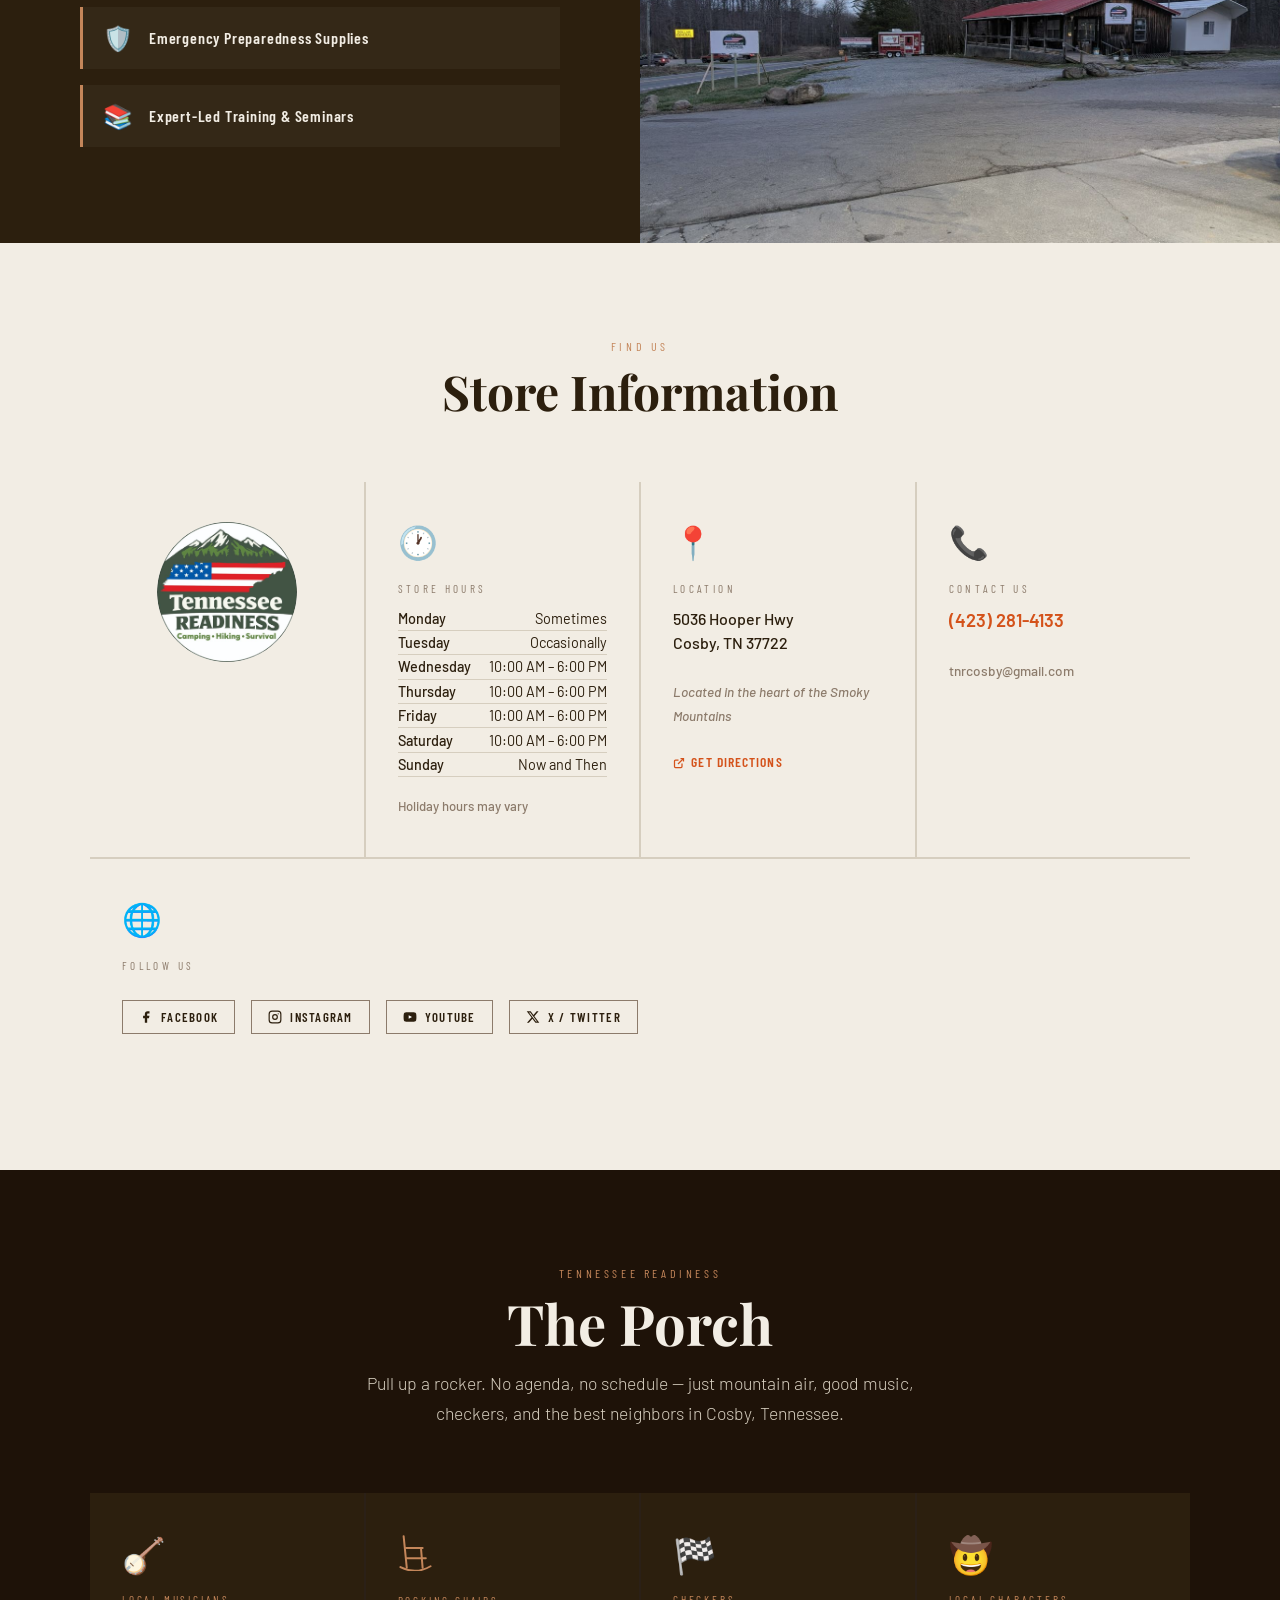
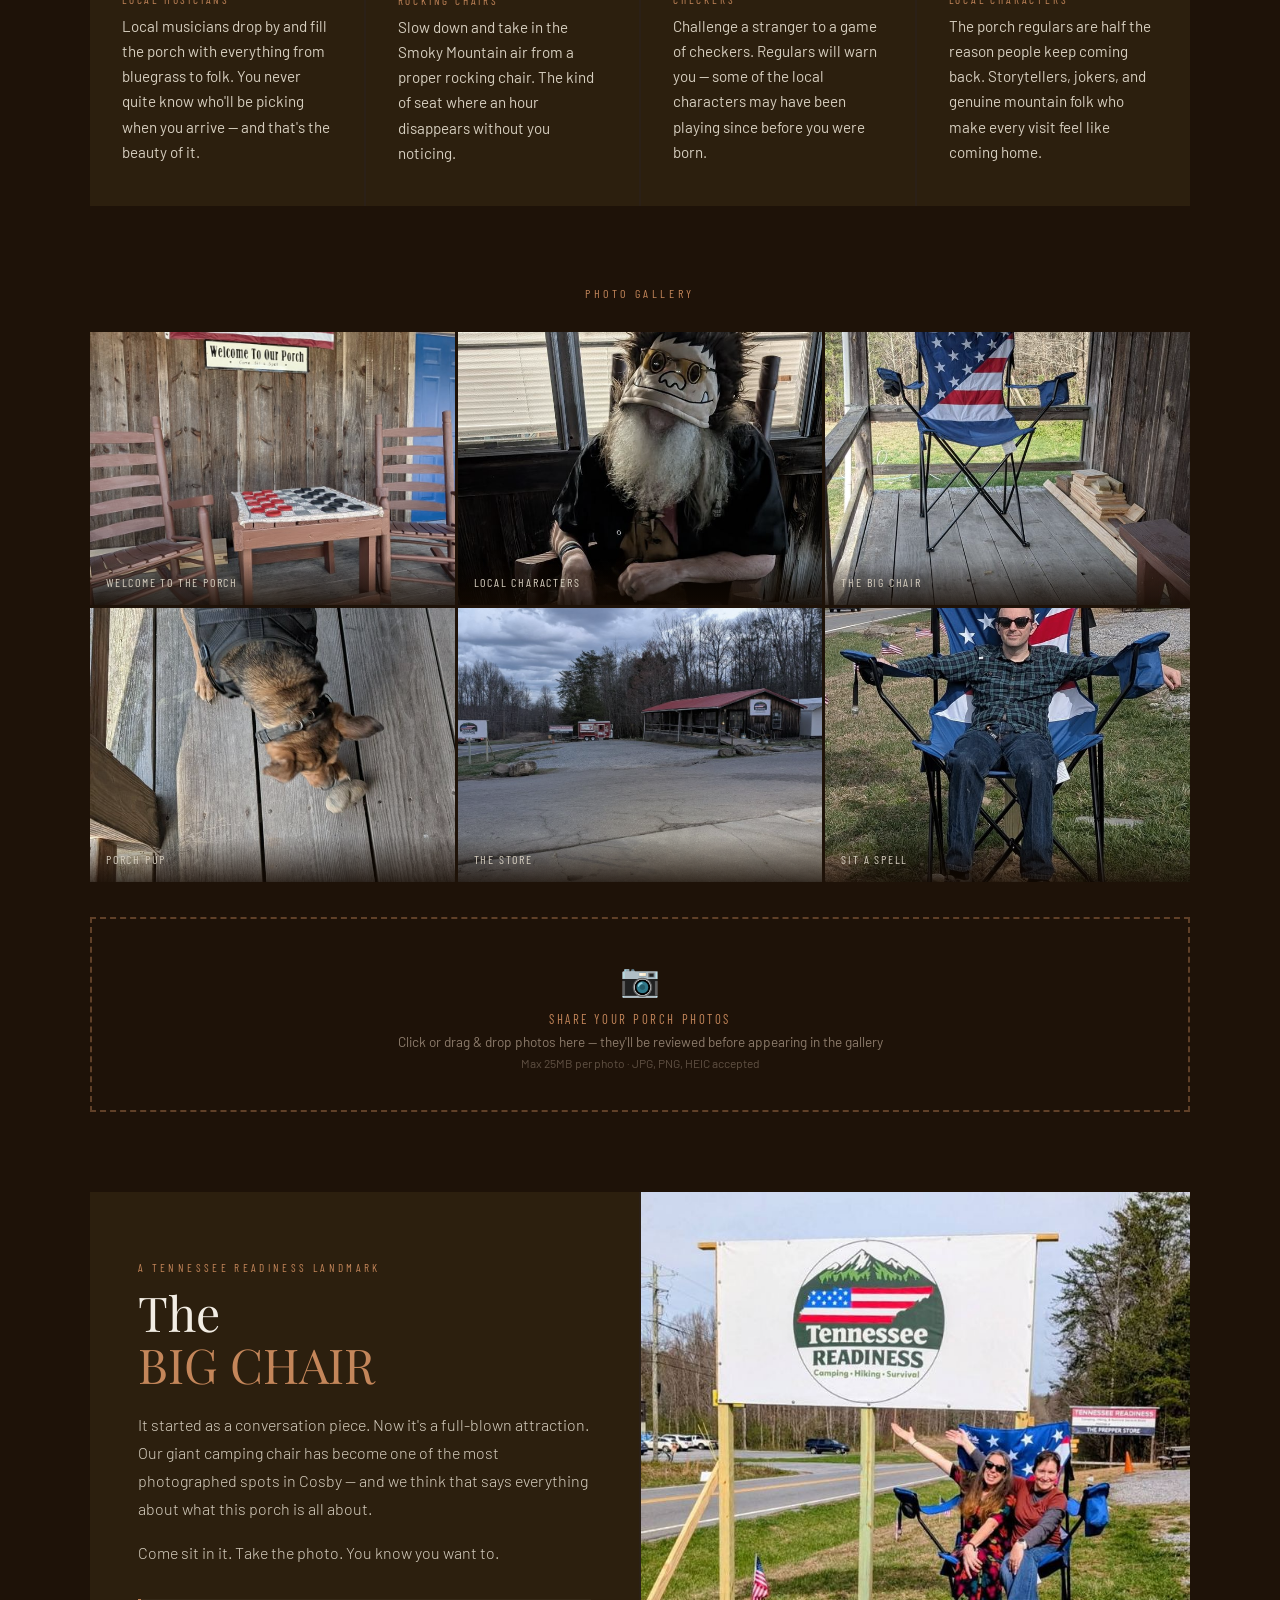
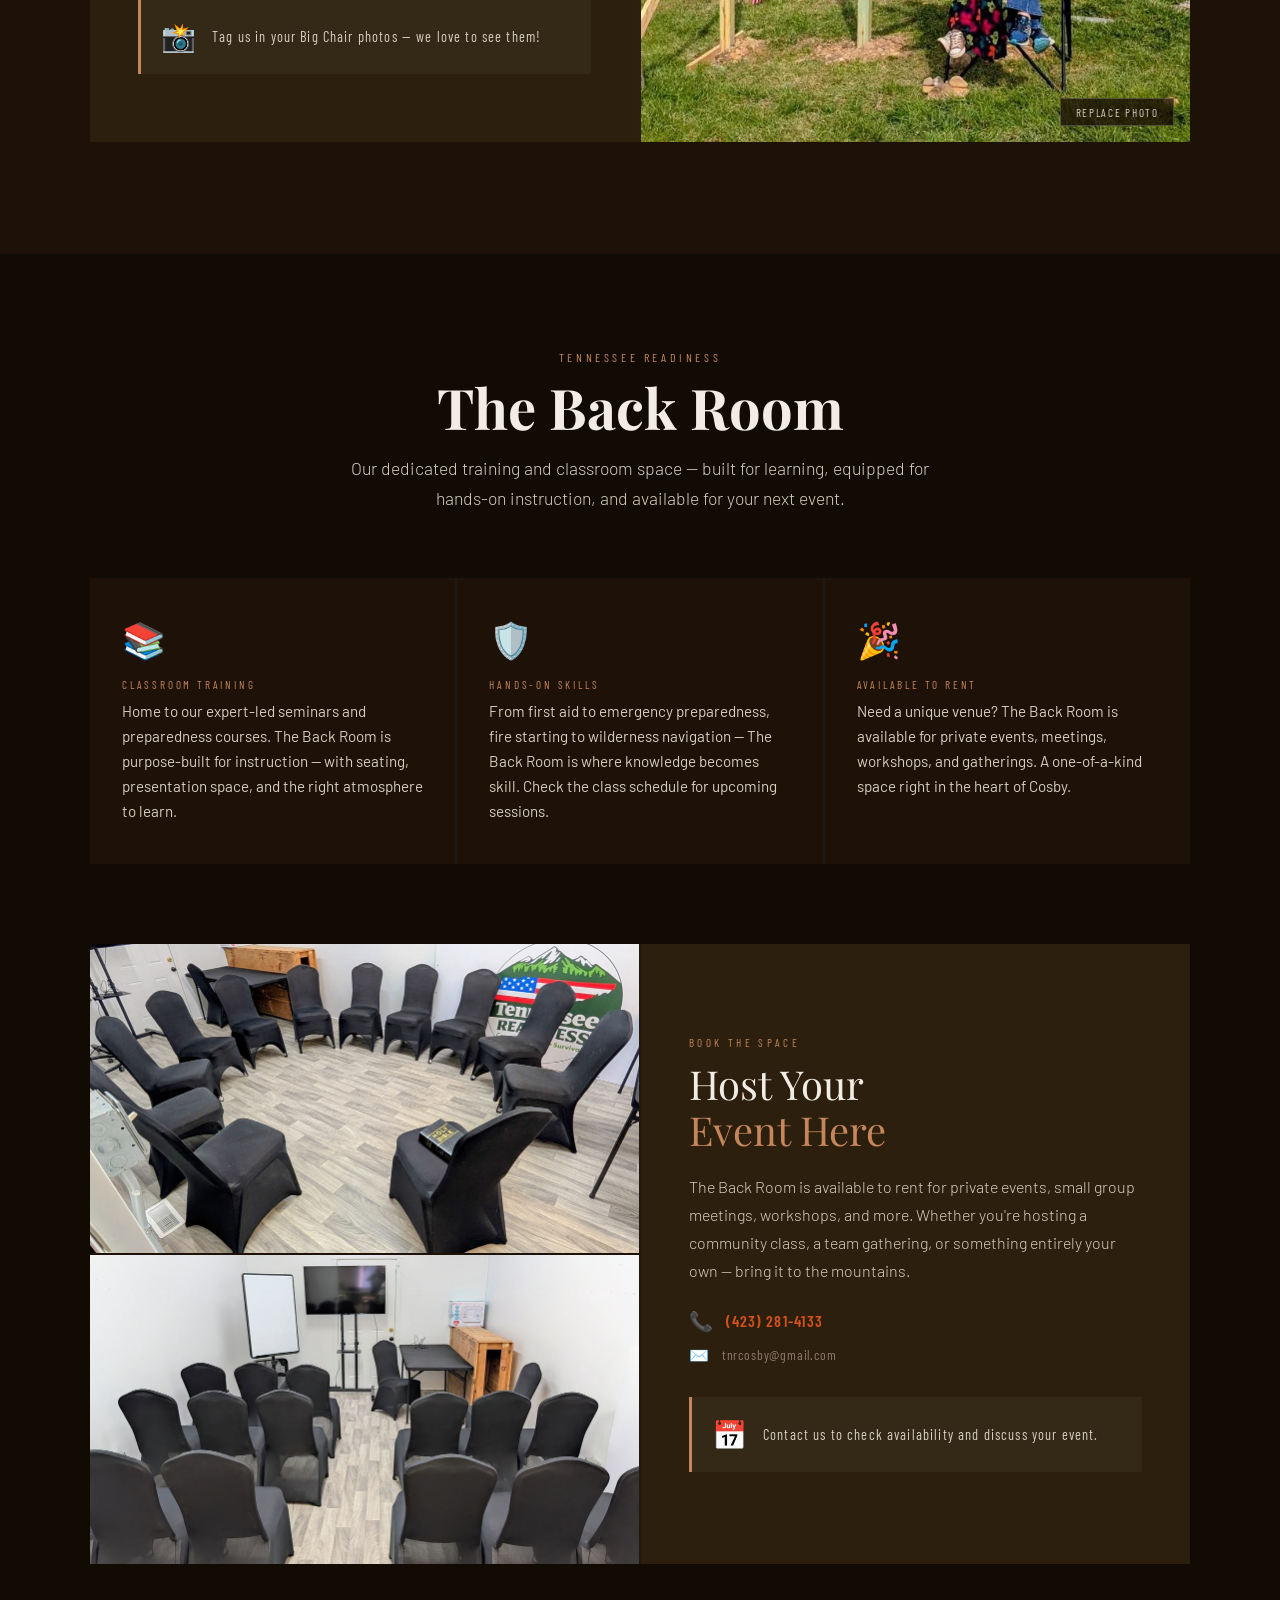
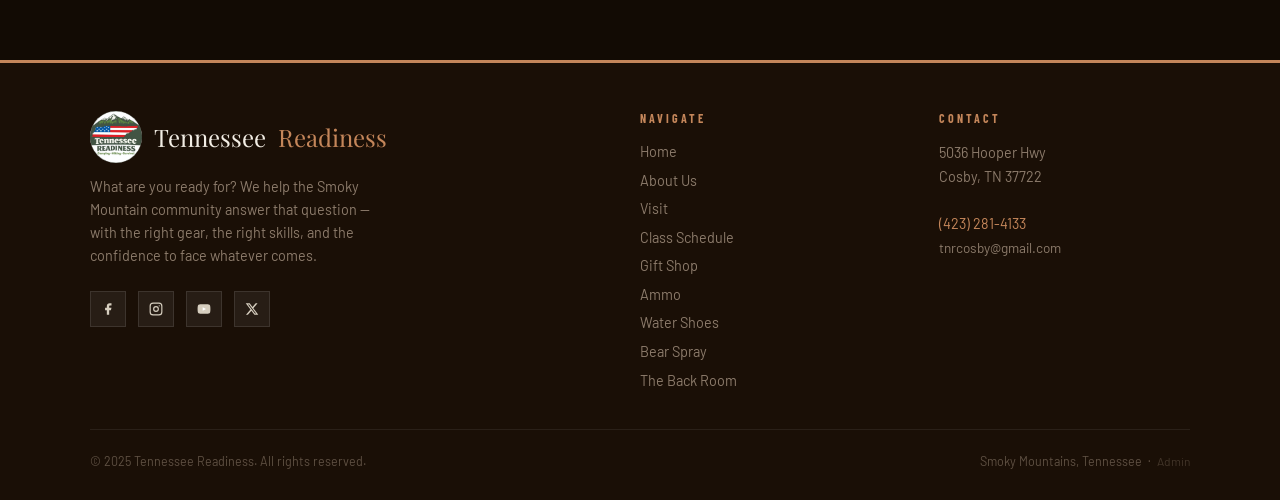
==== commit 90f075c7: "Update store hours: add Wednesday, adjust weekday open time to 10AM, informal Mon/Tue/Sun hours Hour" ====
--- a/tnr-v4/index.html
+++ b/tnr-v4/index.html
@@ -51,14 +51,8 @@
   "openingHoursSpecification": [
     {
       "@type": "OpeningHoursSpecification",
-      "dayOfWeek": ["Thursday", "Friday", "Saturday"],
-      "opens": "09:00",
-      "closes": "18:00"
-    },
-    {
-      "@type": "OpeningHoursSpecification",
-      "dayOfWeek": "Sunday",
-      "opens": "12:00",
+      "dayOfWeek": ["Wednesday", "Thursday", "Friday", "Saturday"],
+      "opens": "10:00",
       "closes": "18:00"
     }
   ],
@@ -148,7 +142,7 @@
       "name": "What are Tennessee Readiness store hours?",
       "acceptedAnswer": {
         "@type": "Answer",
-        "text": "Tennessee Readiness is open Thursday–Saturday 9AM–6PM and Sunday 12PM–6PM. Closed Monday, Tuesday, and Wednesday."
+        "text": "Tennessee Readiness is open Wednesday–Saturday 10AM–6PM. Monday, Tuesday, and Sunday hours vary — call ahead to confirm."
       }
     },
     {
@@ -342,11 +336,13 @@
         <div class="info-card-icon">🕐</div>
         <div class="info-card-label">Store Hours</div>
         <ul class="hours-list">
-          <li><span>Mon – Wed</span><span>Closed</span></li>
-          <li><span>Thursday</span><span>9:00 AM – 6:00 PM</span></li>
-          <li><span>Friday</span><span>9:00 AM – 6:00 PM</span></li>
-          <li><span>Saturday</span><span>9:00 AM – 6:00 PM</span></li>
-          <li><span>Sunday</span><span>12:00 PM – 6:00 PM</span></li>
+          <li><span>Monday</span><span>Sometimes</span></li>
+          <li><span>Tuesday</span><span>Occasionally</span></li>
+          <li><span>Wednesday</span><span>10:00 AM – 6:00 PM</span></li>
+          <li><span>Thursday</span><span>10:00 AM – 6:00 PM</span></li>
+          <li><span>Friday</span><span>10:00 AM – 6:00 PM</span></li>
+          <li><span>Saturday</span><span>10:00 AM – 6:00 PM</span></li>
+          <li><span>Sunday</span><span>Now and Then</span></li>
         </ul>
         <div class="info-card-value" style="font-size:0.82rem; color:var(--stone); margin-top:0.5rem;">Holiday hours may vary</div>
       </div>
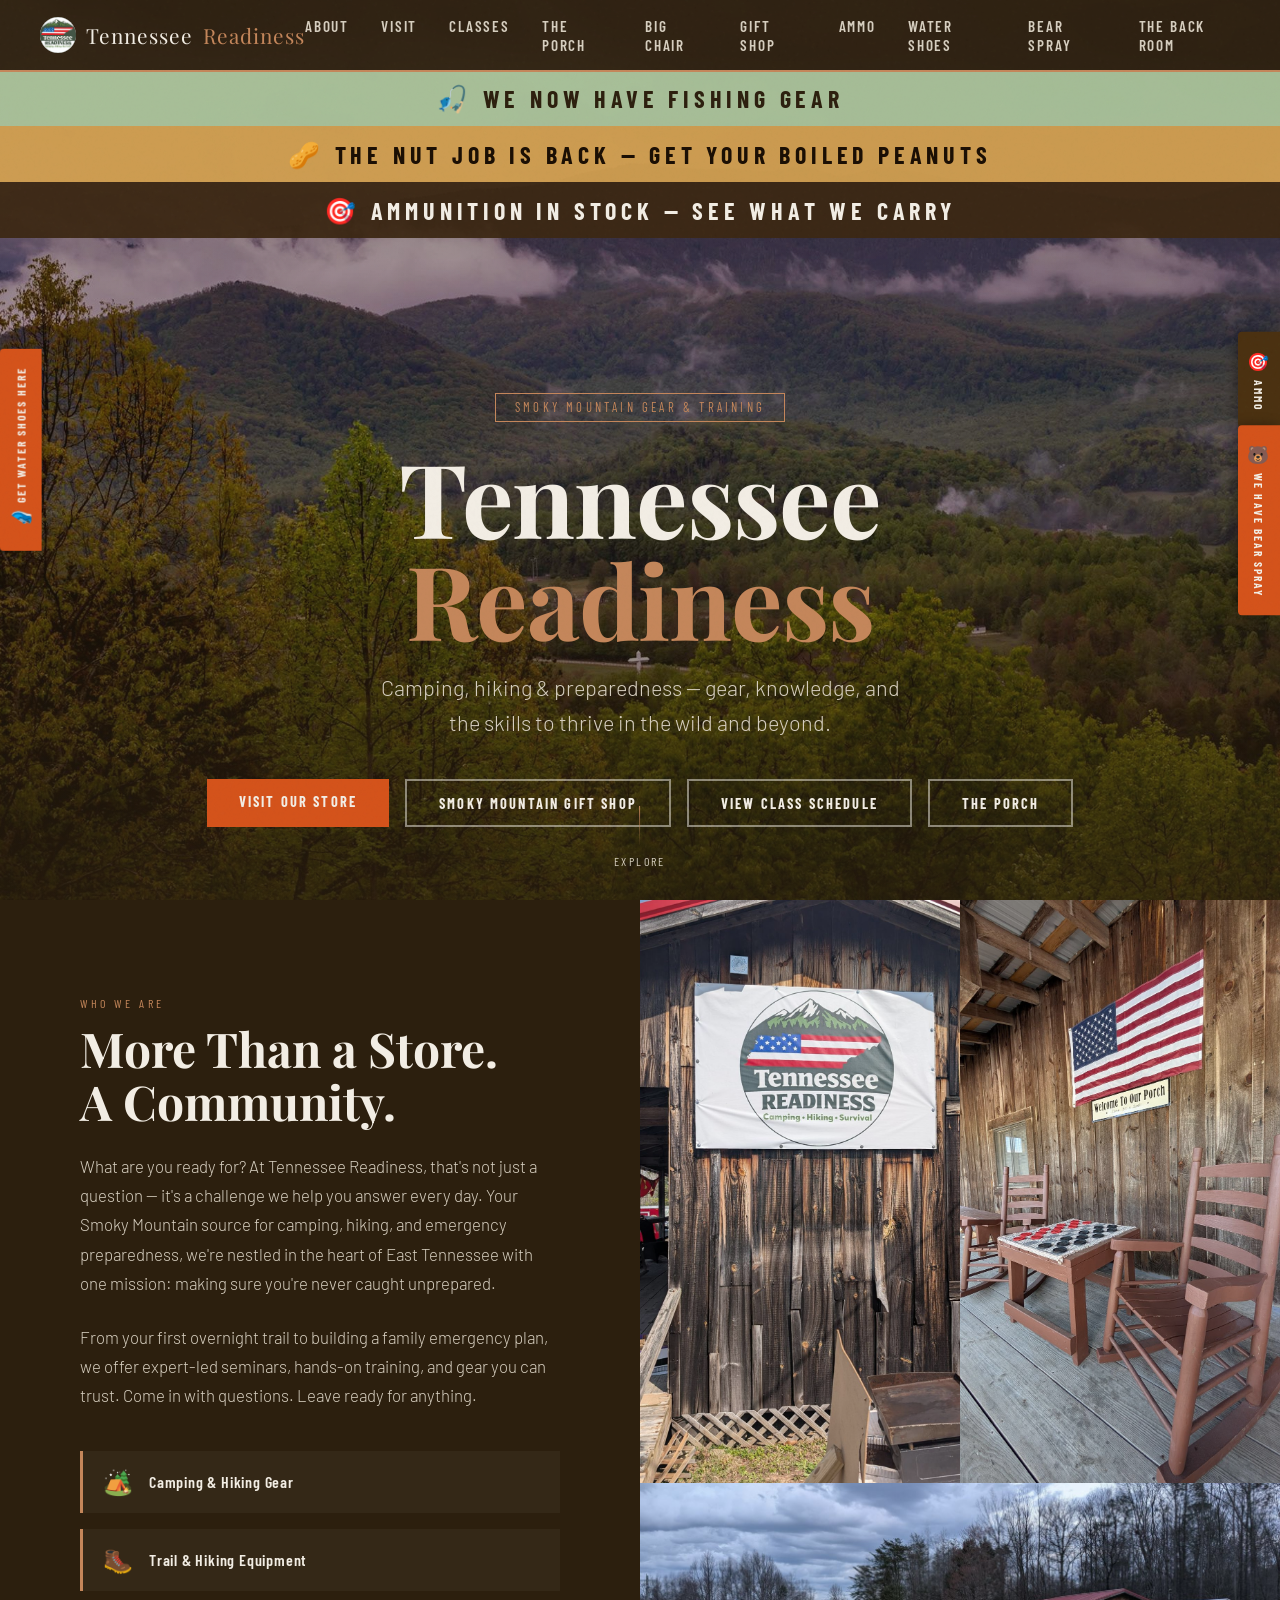
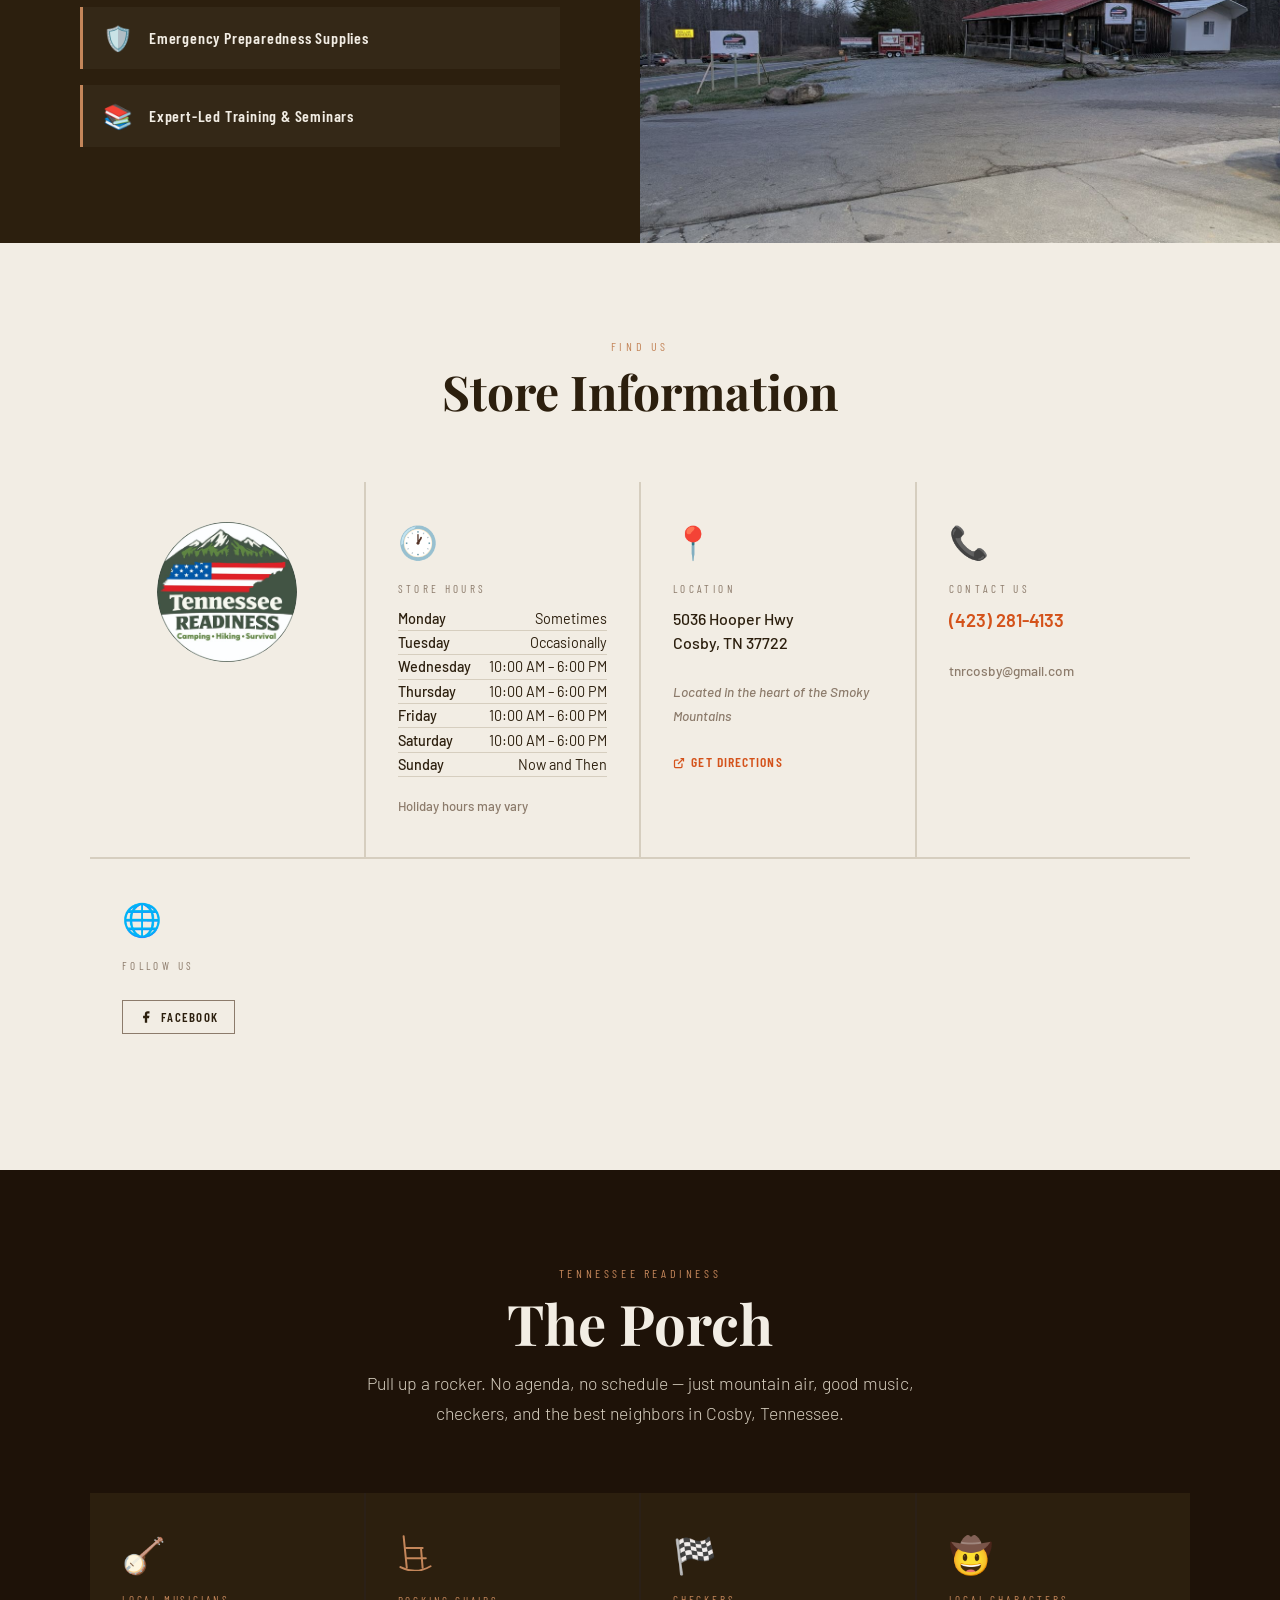
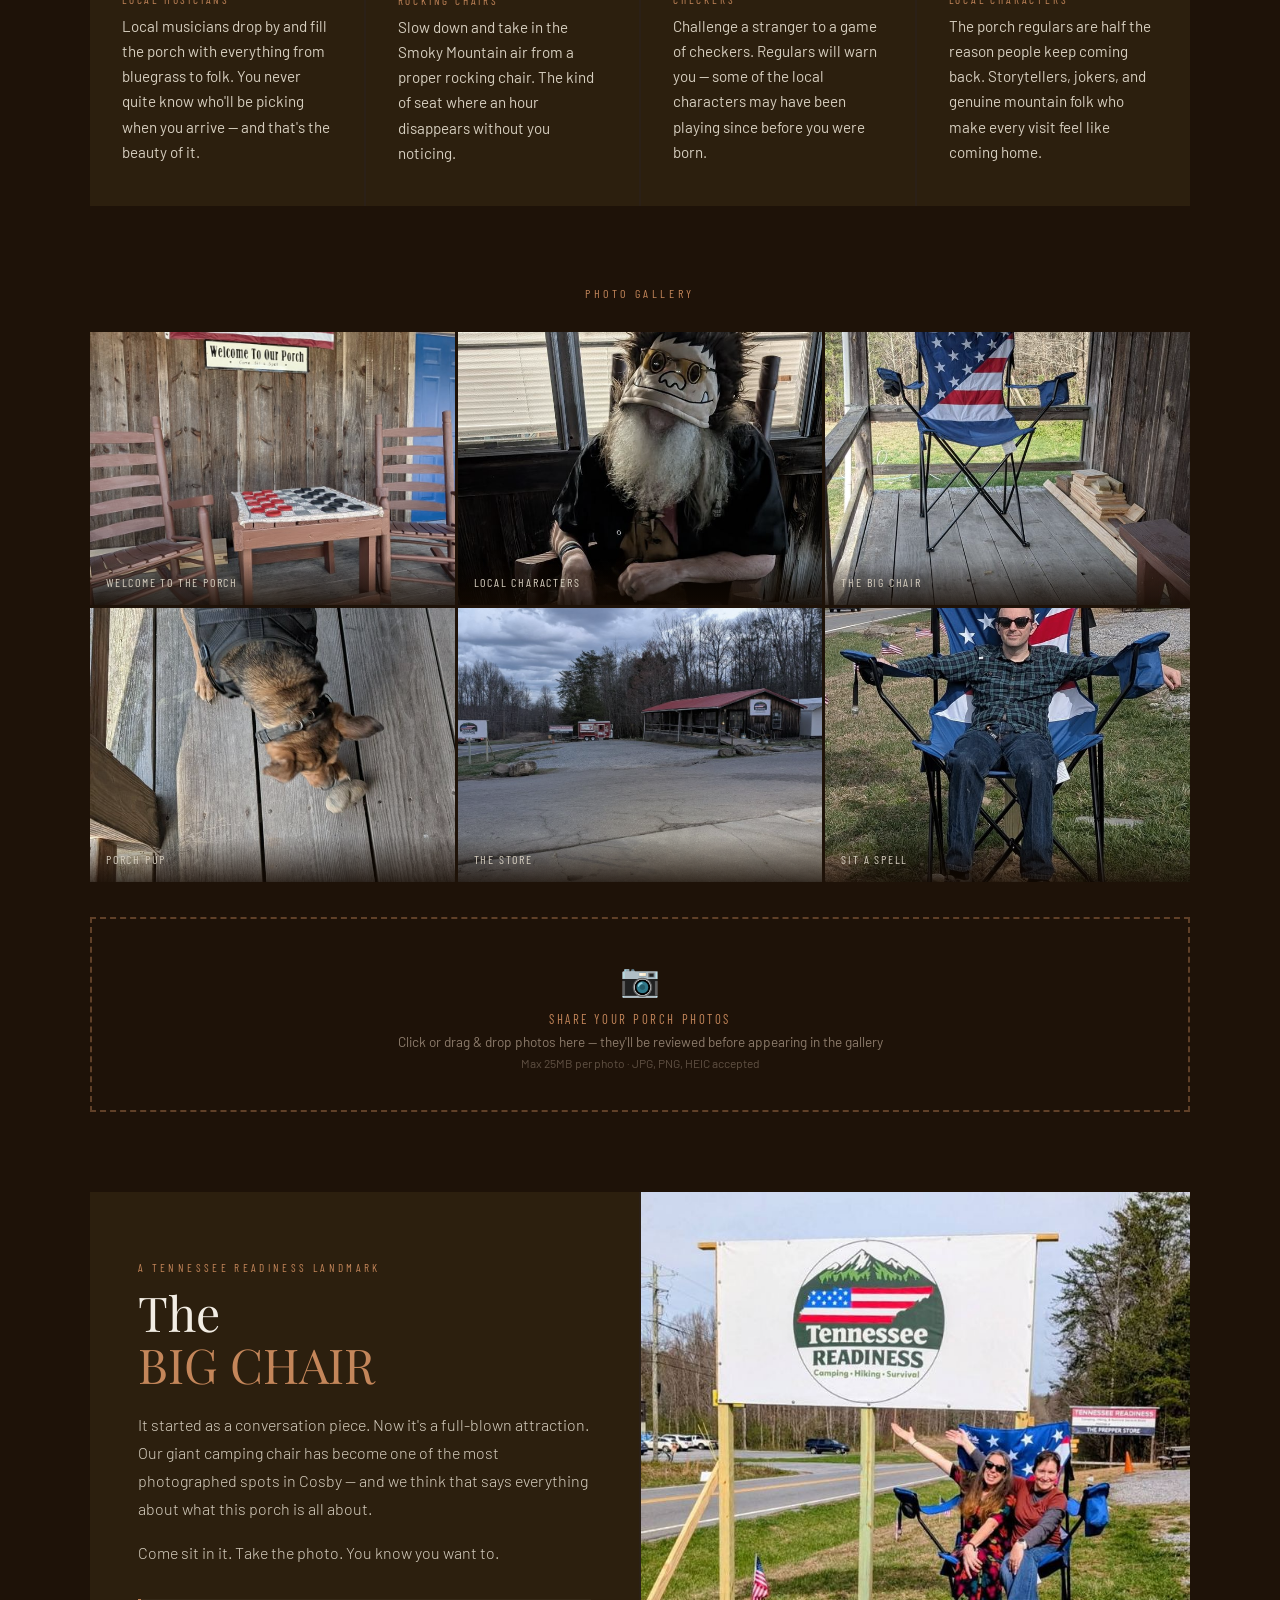
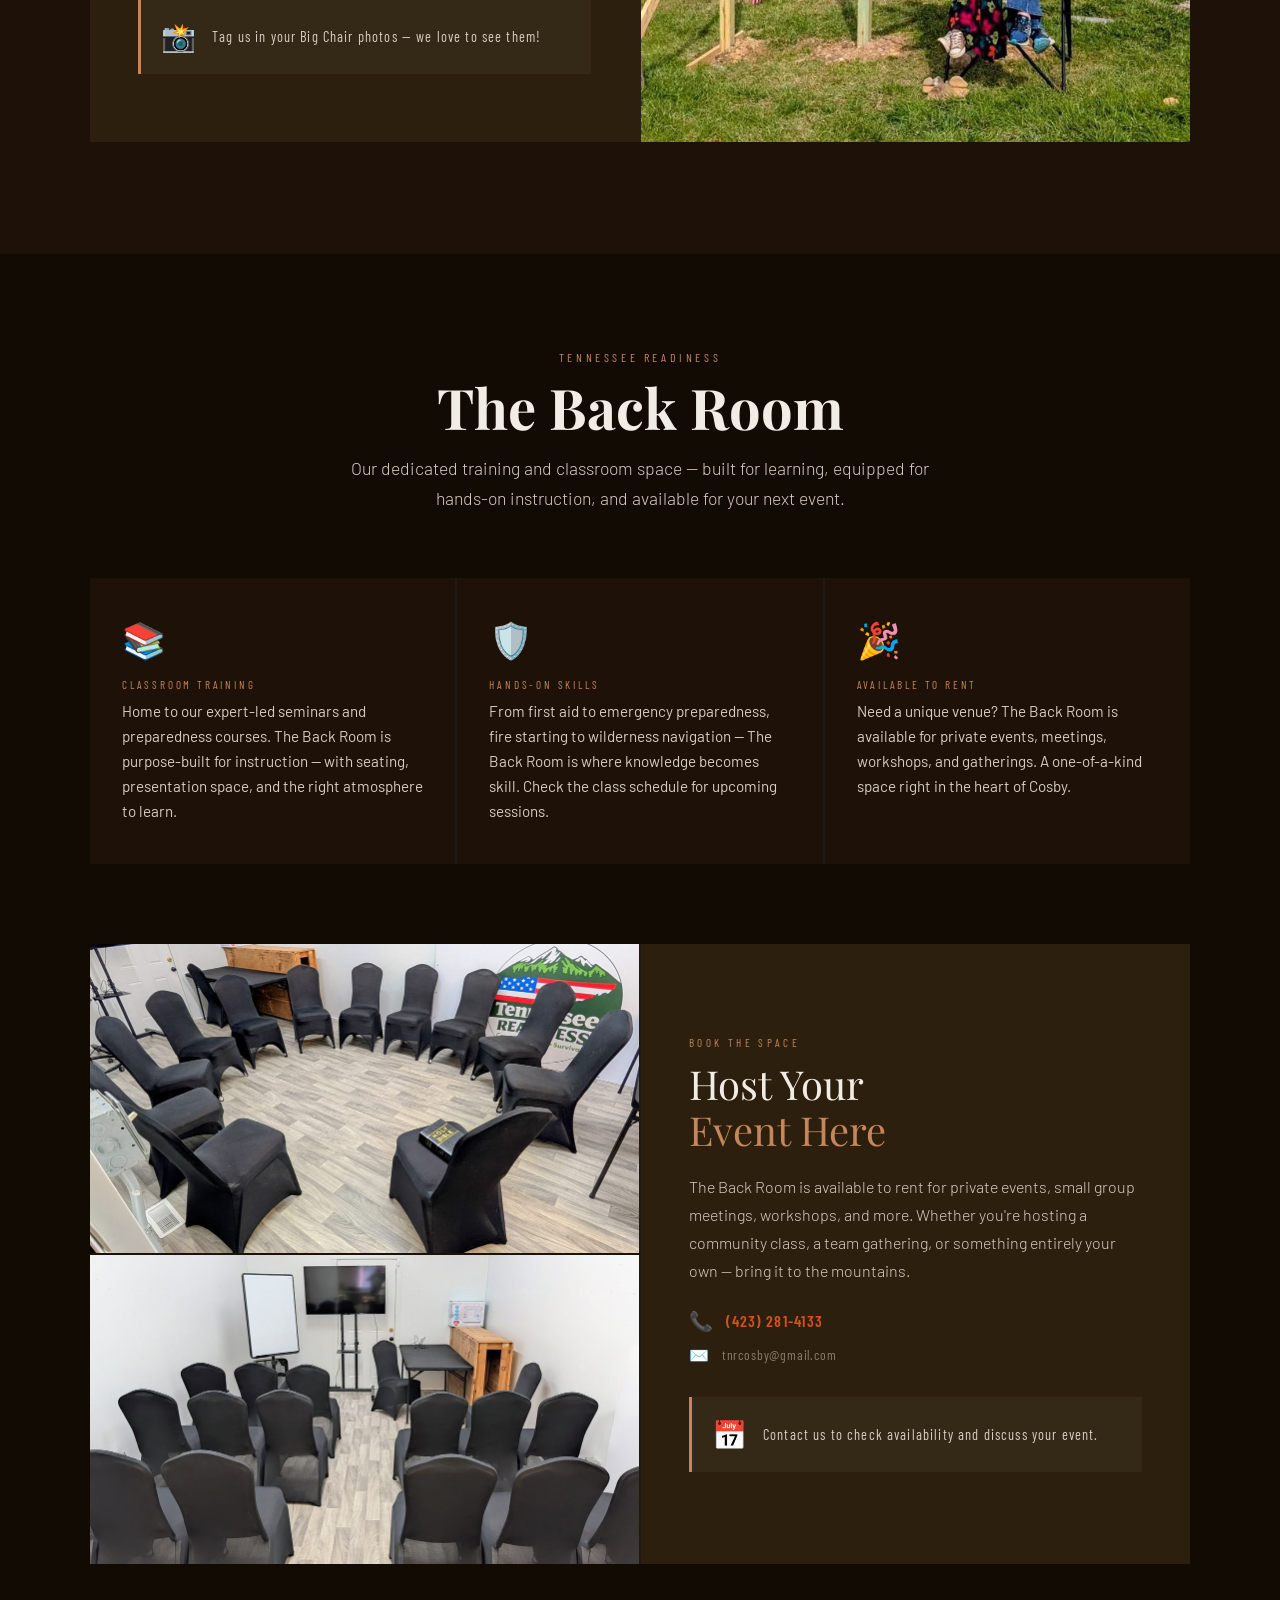
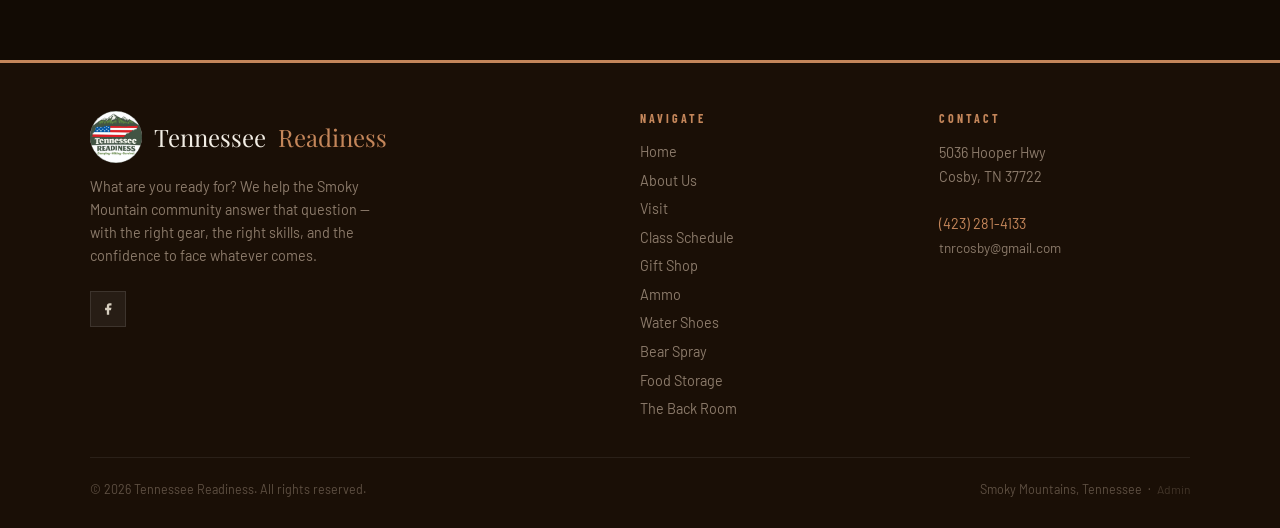
==== commit bafddaa7: "Fix hours, footer, social links; harden uploads; add Mylar guide" ====
--- a/tnr-v4/index.html
+++ b/tnr-v4/index.html
@@ -77,6 +77,9 @@
   "makesOffer": [
     {
       "@type": "Offer",
+      "priceCurrency": "USD",
+      "price": "Varies",
+      "availability": "https://schema.org/InStock",
       "itemOffered": {
         "@type": "Product",
         "name": "Camping & Hiking Gear"
@@ -84,6 +87,9 @@
     },
     {
       "@type": "Offer",
+      "priceCurrency": "USD",
+      "price": "Varies",
+      "availability": "https://schema.org/InStock",
       "itemOffered": {
         "@type": "Product",
         "name": "Water Shoes",
@@ -92,6 +98,9 @@
     },
     {
       "@type": "Offer",
+      "priceCurrency": "USD",
+      "price": "Varies",
+      "availability": "https://schema.org/InStock",
       "itemOffered": {
         "@type": "Product",
         "name": "Emergency Preparedness Supplies"
@@ -99,6 +108,9 @@
     },
     {
       "@type": "Offer",
+      "priceCurrency": "USD",
+      "price": "Varies",
+      "availability": "https://schema.org/InStock",
       "itemOffered": {
         "@type": "Service",
         "name": "Expert-Led Training Classes",
@@ -107,6 +119,9 @@
     },
     {
       "@type": "Offer",
+      "priceCurrency": "USD",
+      "price": "Varies",
+      "availability": "https://schema.org/InStock",
       "itemOffered": {
         "@type": "Service",
         "name": "Event Venue Rental",
@@ -158,7 +173,7 @@
       "name": "Does Tennessee Readiness offer classes or training?",
       "acceptedAnswer": {
         "@type": "Answer",
-        "text": "Yes. Tennessee Readiness hosts regular classes in The Back Room covering camping skills, emergency preparedness, first aid, self-defense, home school co-op, nutrition, food preservation, Bible study, arts and crafts, and outdoor education. See the class schedule at tnreadiness.com/calendar.html."
+        "text": "Yes. Tennessee Readiness hosts regular classes in The Back Room covering camping skills, emergency preparedness, first aid, self-defense, home school co-op, nutrition, food preservation, Bible study, arts and crafts, and outdoor education. See the class schedule at tnreadiness.com/calendar."
       }
     },
     {
@@ -214,7 +229,7 @@
       "name": "Do I need to register for classes in advance at Tennessee Readiness?",
       "acceptedAnswer": {
         "@type": "Answer",
-        "text": "Class registration requirements vary by session. Check the current class schedule at tnreadiness.com/calendar.html for details, or contact us at tnrcosby@gmail.com or (423) 281-4133 to reserve your spot."
+        "text": "Class registration requirements vary by session. Check the current class schedule at tnreadiness.com/calendar for details, or contact us at tnrcosby@gmail.com or (423) 281-4133 to reserve your spot."
       }
     },
     {
@@ -222,7 +237,7 @@
       "name": "Where in the Smoky Mountains can you get water shoes?",
       "acceptedAnswer": {
         "@type": "Answer",
-        "text": "Tennessee Readiness in Cosby, TN carries water shoes — conveniently located near the Great Smoky Mountains National Park at 5036 Hooper Hwy, Cosby, TN 37722. Open Thursday–Saturday 9AM–6PM and Sunday 12PM–6PM."
+        "text": "Tennessee Readiness in Cosby, TN carries water shoes — conveniently located near the Great Smoky Mountains National Park at 5036 Hooper Hwy, Cosby, TN 37722. Open Wednesday–Saturday 10AM–6PM; Monday, Tuesday and Sunday hours vary, so call ahead."
       }
     },
     {
@@ -254,13 +269,13 @@
   <ul class="nav-links">
     <li><a href="#about">About</a></li>
     <li><a href="#info">Visit</a></li>
-    <li><a href="calendar.html">Classes</a></li>
+    <li><a href="/calendar">Classes</a></li>
     <li><a href="#porch">The Porch</a></li>
     <li><a href="#bigChairZone">Big Chair</a></li>
-    <li><a href="gift-shop.html">Gift Shop</a></li>
-    <li><a href="ammo.html">Ammo</a></li>
-    <li><a href="water-shoes.html">Water Shoes</a></li>
-    <li><a href="bear-spray.html">Bear Spray</a></li>
+    <li><a href="/gift-shop">Gift Shop</a></li>
+    <li><a href="/ammo">Ammo</a></li>
+    <li><a href="/water-shoes">Water Shoes</a></li>
+    <li><a href="/bear-spray">Bear Spray</a></li>
     <li><a href="#backRoom">The Back Room</a></li>
   </ul>
 </nav>
@@ -272,8 +287,8 @@
   <p class="hero-sub">Camping, hiking & preparedness — gear, knowledge, and the skills to thrive in the wild and beyond.</p>
   <div class="hero-ctas">
     <a href="#info" class="btn-primary">Visit Our Store</a>
-    <a href="gift-shop.html" class="btn-outline">Smoky Mountain Gift Shop</a>
-    <a href="calendar.html" class="btn-outline">View Class Schedule</a>
+    <a href="/gift-shop" class="btn-outline">Smoky Mountain Gift Shop</a>
+    <a href="/calendar" class="btn-outline">View Class Schedule</a>
     <a href="#porch" class="btn-outline">The Porch</a>
   </div>
   <div class="hero-banners">
@@ -281,11 +296,11 @@
       <span class="hero-banner-icon">🎣</span>
       We Now Have Fishing Gear
     </div>
-    <a href="nut-job.html" class="hero-banner" style="background:rgba(210,160,80,0.95); color:#1a0e03; text-decoration:none; cursor:pointer;">
+    <a href="/nut-job" class="hero-banner" style="background:rgba(210,160,80,0.95); color:#1a0e03; text-decoration:none; cursor:pointer;">
       <span class="hero-banner-icon">🥜</span>
       The Nut Job Is Back — Get Your Boiled Peanuts
     </a>
-    <a href="ammo.html" class="hero-banner" style="background:rgba(60,40,20,0.95); color:var(--cream); text-decoration:none; cursor:pointer;">
+    <a href="/ammo" class="hero-banner" style="background:rgba(60,40,20,0.95); color:var(--cream); text-decoration:none; cursor:pointer;">
       <span class="hero-banner-icon">🎯</span>
       Ammunition In Stock — See What We Carry
     </a>
@@ -381,18 +396,6 @@
             <svg width="14" height="14" viewBox="0 0 24 24" fill="currentColor"><path d="M18 2h-3a5 5 0 0 0-5 5v3H7v4h3v8h4v-8h3l1-4h-4V7a1 1 0 0 1 1-1h3z"/></svg>
             Facebook
           </a>
-          <a href="#" class="social-btn">
-            <svg width="14" height="14" viewBox="0 0 24 24" fill="none" stroke="currentColor" stroke-width="2"><rect x="2" y="2" width="20" height="20" rx="5"/><circle cx="12" cy="12" r="4"/><circle cx="17.5" cy="6.5" r="1" fill="currentColor" stroke="none"/></svg>
-            Instagram
-          </a>
-          <a href="#" class="social-btn">
-            <svg width="14" height="14" viewBox="0 0 24 24" fill="currentColor"><path d="M22.54 6.42a2.78 2.78 0 0 0-1.95-1.96C18.88 4 12 4 12 4s-6.88 0-8.59.46A2.78 2.78 0 0 0 1.46 6.42 29 29 0 0 0 1 12a29 29 0 0 0 .46 5.58 2.78 2.78 0 0 0 1.95 1.95C5.12 20 12 20 12 20s6.88 0 8.59-.47a2.78 2.78 0 0 0 1.95-1.95A29 29 0 0 0 23 12a29 29 0 0 0-.46-5.58z"/><polygon points="9.75 15.02 15.5 12 9.75 8.98 9.75 15.02" fill="white"/></svg>
-            YouTube
-          </a>
-          <a href="#" class="social-btn">
-            <svg width="14" height="14" viewBox="0 0 24 24" fill="currentColor"><path d="M18.244 2.25h3.308l-7.227 8.26 8.502 11.24H16.17l-5.214-6.817L4.99 21.75H1.68l7.73-8.835L1.254 2.25H8.08l4.713 6.231zm-1.161 17.52h1.833L7.084 4.126H5.117z"/></svg>
-            X / Twitter
-          </a>
         </div>
       </div>
 
@@ -512,8 +515,6 @@
 
       <div style="position:relative; min-height: 400px; overflow:hidden;" id="bigChairZone">
         <img src="images/Big_Chair2.jpg" alt="The Big Chair" style="width:100%; height:100%; object-fit:cover; display:block; min-height:400px;">
-        <button onclick="document.getElementById('bigChairUpload').click()" style="position:absolute; bottom:1rem; right:1rem; background:rgba(20,10,2,0.75); color:var(--fog); border:1px solid rgba(255,255,255,0.2); padding:0.4rem 0.9rem; font-family:'Barlow Condensed',sans-serif; font-size:0.7rem; letter-spacing:0.15em; text-transform:uppercase; cursor:pointer;">Replace Photo</button>
-        <input type="file" id="bigChairUpload" accept="image/*" style="display:none" onchange="handleBigChairUpload(event)">
       </div>
 
     </div>
@@ -592,16 +593,16 @@
 </section>
 
 <!-- ── FLOATING WATER SHOES BADGE ── -->
-<a id="floatWaterShoes" href="water-shoes.html" style="position:fixed; left:0; top:50%; transform:translateY(-50%); z-index:900; background:var(--ember); color:var(--cream); writing-mode:vertical-rl; text-orientation:mixed; font-family:'Barlow Condensed',sans-serif; font-weight:700; font-size:0.72rem; letter-spacing:0.18em; text-transform:uppercase; padding:1.1rem 0.55rem; text-decoration:none; display:flex; align-items:center; gap:0.5rem; box-shadow:3px 0 12px rgba(0,0,0,0.35); border-radius:0 4px 4px 0; transition:padding 0.2s, opacity 0.3s; transform:translateY(-50%) rotate(180deg);" onmouseover="this.style.paddingRight='0.85rem'" onmouseout="this.style.paddingRight='0.55rem'">
+<a id="floatWaterShoes" href="/water-shoes" style="position:fixed; left:0; top:50%; transform:translateY(-50%); z-index:900; background:var(--ember); color:var(--cream); writing-mode:vertical-rl; text-orientation:mixed; font-family:'Barlow Condensed',sans-serif; font-weight:700; font-size:0.72rem; letter-spacing:0.18em; text-transform:uppercase; padding:1.1rem 0.55rem; text-decoration:none; display:flex; align-items:center; gap:0.5rem; box-shadow:3px 0 12px rgba(0,0,0,0.35); border-radius:0 4px 4px 0; transition:padding 0.2s, opacity 0.3s; transform:translateY(-50%) rotate(180deg);" onmouseover="this.style.paddingRight='0.85rem'" onmouseout="this.style.paddingRight='0.55rem'">
   <span style="writing-mode:horizontal-tb; font-size:1.1rem;">👟</span>Get Water Shoes Here
 </a>
 
 <!-- ── FLOATING BEAR SPRAY BADGE ── -->
-<a id="floatAmmo" href="ammo.html" style="position:fixed; right:0; top:calc(50% - 70px); transform:translateY(-50%); z-index:900; background:#4a3010; color:var(--cream); writing-mode:vertical-rl; text-orientation:mixed; font-family:'Barlow Condensed',sans-serif; font-weight:700; font-size:0.72rem; letter-spacing:0.18em; text-transform:uppercase; padding:1.1rem 0.55rem; text-decoration:none; display:flex; align-items:center; gap:0.5rem; box-shadow:-3px 0 12px rgba(0,0,0,0.35); border-radius:4px 0 0 4px; transition:padding 0.2s, opacity 0.3s;" onmouseover="this.style.paddingLeft='0.85rem'" onmouseout="this.style.paddingLeft='0.55rem'">
+<a id="floatAmmo" href="/ammo" style="position:fixed; right:0; top:calc(50% - 70px); transform:translateY(-50%); z-index:900; background:#4a3010; color:var(--cream); writing-mode:vertical-rl; text-orientation:mixed; font-family:'Barlow Condensed',sans-serif; font-weight:700; font-size:0.72rem; letter-spacing:0.18em; text-transform:uppercase; padding:1.1rem 0.55rem; text-decoration:none; display:flex; align-items:center; gap:0.5rem; box-shadow:-3px 0 12px rgba(0,0,0,0.35); border-radius:4px 0 0 4px; transition:padding 0.2s, opacity 0.3s;" onmouseover="this.style.paddingLeft='0.85rem'" onmouseout="this.style.paddingLeft='0.55rem'">
   <span style="writing-mode:horizontal-tb; font-size:1.1rem;">🎯</span>Ammo
 </a>
 
-<a id="floatBearSpray" href="bear-spray.html" style="position:fixed; right:0; top:calc(50% + 70px); transform:translateY(-50%); z-index:900; background:var(--ember); color:var(--cream); writing-mode:vertical-rl; text-orientation:mixed; font-family:'Barlow Condensed',sans-serif; font-weight:700; font-size:0.72rem; letter-spacing:0.18em; text-transform:uppercase; padding:1.1rem 0.55rem; text-decoration:none; display:flex; align-items:center; gap:0.5rem; box-shadow:-3px 0 12px rgba(0,0,0,0.35); border-radius:4px 0 0 4px; transition:padding 0.2s;" onmouseover="this.style.paddingLeft='0.85rem'" onmouseout="this.style.paddingLeft='0.55rem'">
+<a id="floatBearSpray" href="/bear-spray" style="position:fixed; right:0; top:calc(50% + 70px); transform:translateY(-50%); z-index:900; background:var(--ember); color:var(--cream); writing-mode:vertical-rl; text-orientation:mixed; font-family:'Barlow Condensed',sans-serif; font-weight:700; font-size:0.72rem; letter-spacing:0.18em; text-transform:uppercase; padding:1.1rem 0.55rem; text-decoration:none; display:flex; align-items:center; gap:0.5rem; box-shadow:-3px 0 12px rgba(0,0,0,0.35); border-radius:4px 0 0 4px; transition:padding 0.2s;" onmouseover="this.style.paddingLeft='0.85rem'" onmouseout="this.style.paddingLeft='0.55rem'">
   <span style="writing-mode:horizontal-tb; font-size:1.1rem;">🐻</span>We Have Bear Spray
 </a>
 
@@ -612,17 +613,8 @@
       <div class="footer-brand" style="display:flex;align-items:center;gap:0.75rem;"><img src="images/logo.jpg" alt="Tennessee Readiness" alt="TNR Logo" style="width:52px;height:52px;border-radius:50%;object-fit:cover;">Tennessee <span>Readiness</span></div>
       <p class="footer-tagline">What are you ready for? We help the Smoky Mountain community answer that question — with the right gear, the right skills, and the confidence to face whatever comes.</p>
       <div class="footer-social">
-        <a href="#" title="Facebook">
+        <a href="https://www.facebook.com/tennesseereadiness" target="_blank" rel="noopener" title="Facebook">
           <svg width="14" height="14" viewBox="0 0 24 24" fill="currentColor"><path d="M18 2h-3a5 5 0 0 0-5 5v3H7v4h3v8h4v-8h3l1-4h-4V7a1 1 0 0 1 1-1h3z"/></svg>
-        </a>
-        <a href="#" title="Instagram">
-          <svg width="14" height="14" viewBox="0 0 24 24" fill="none" stroke="currentColor" stroke-width="2"><rect x="2" y="2" width="20" height="20" rx="5"/><circle cx="12" cy="12" r="4"/><circle cx="17.5" cy="6.5" r="1" fill="currentColor" stroke="none"/></svg>
-        </a>
-        <a href="#" title="YouTube">
-          <svg width="14" height="14" viewBox="0 0 24 24" fill="currentColor"><path d="M22.54 6.42a2.78 2.78 0 0 0-1.95-1.96C18.88 4 12 4 12 4s-6.88 0-8.59.46A2.78 2.78 0 0 0 1.46 6.42 29 29 0 0 0 1 12a29 29 0 0 0 .46 5.58 2.78 2.78 0 0 0 1.95 1.95C5.12 20 12 20 12 20s6.88 0 8.59-.47a2.78 2.78 0 0 0 1.95-1.95A29 29 0 0 0 23 12a29 29 0 0 0-.46-5.58z"/><polygon points="9.75 15.02 15.5 12 9.75 8.98 9.75 15.02" fill="white"/></svg>
-        </a>
-        <a href="#" title="X / Twitter">
-          <svg width="14" height="14" viewBox="0 0 24 24" fill="currentColor"><path d="M18.244 2.25h3.308l-7.227 8.26 8.502 11.24H16.17l-5.214-6.817L4.99 21.75H1.68l7.73-8.835L1.254 2.25H8.08l4.713 6.231zm-1.161 17.52h1.833L7.084 4.126H5.117z"/></svg>
         </a>
       </div>
     </div>
@@ -632,11 +624,12 @@
         <li><a href="#home">Home</a></li>
         <li><a href="#about">About Us</a></li>
         <li><a href="#info">Visit</a></li>
-        <li><a href="calendar.html">Class Schedule</a></li>
-        <li><a href="gift-shop.html">Gift Shop</a></li>
-        <li><a href="ammo.html">Ammo</a></li>
-    <li><a href="water-shoes.html">Water Shoes</a></li>
-    <li><a href="bear-spray.html">Bear Spray</a></li>
+        <li><a href="/calendar">Class Schedule</a></li>
+        <li><a href="/gift-shop">Gift Shop</a></li>
+        <li><a href="/ammo">Ammo</a></li>
+    <li><a href="/water-shoes">Water Shoes</a></li>
+    <li><a href="/bear-spray">Bear Spray</a></li>
+    <li><a href="/mylar-bags">Food Storage</a></li>
     <li><a href="#backRoom">The Back Room</a></li>
       </ul>
     </div>
@@ -651,7 +644,7 @@
     </div>
   </div>
   <div class="footer-bottom">
-    <p>© 2025 Tennessee Readiness. All rights reserved.</p>
+    <p>© 2026 Tennessee Readiness. All rights reserved.</p>
     <p>Smoky Mountains, Tennessee &nbsp;·&nbsp; <a href="admin.html" target="_blank" style="color:rgba(140,123,107,0.35); text-decoration:none; font-size:0.75rem;">Admin</a></p>
   </div>
 </footer>
@@ -667,13 +660,6 @@
   }
 }
 
-function handleBigChairUpload(event) {
-  const file = event.target.files[0];
-  if (!file) return;
-  const reader = new FileReader();
-  reader.onload = e => { document.querySelector('#bigChairZone img').src = e.target.result; };
-  reader.readAsDataURL(file);
-}
 
 async function handleDrop(event) {
   event.preventDefault();
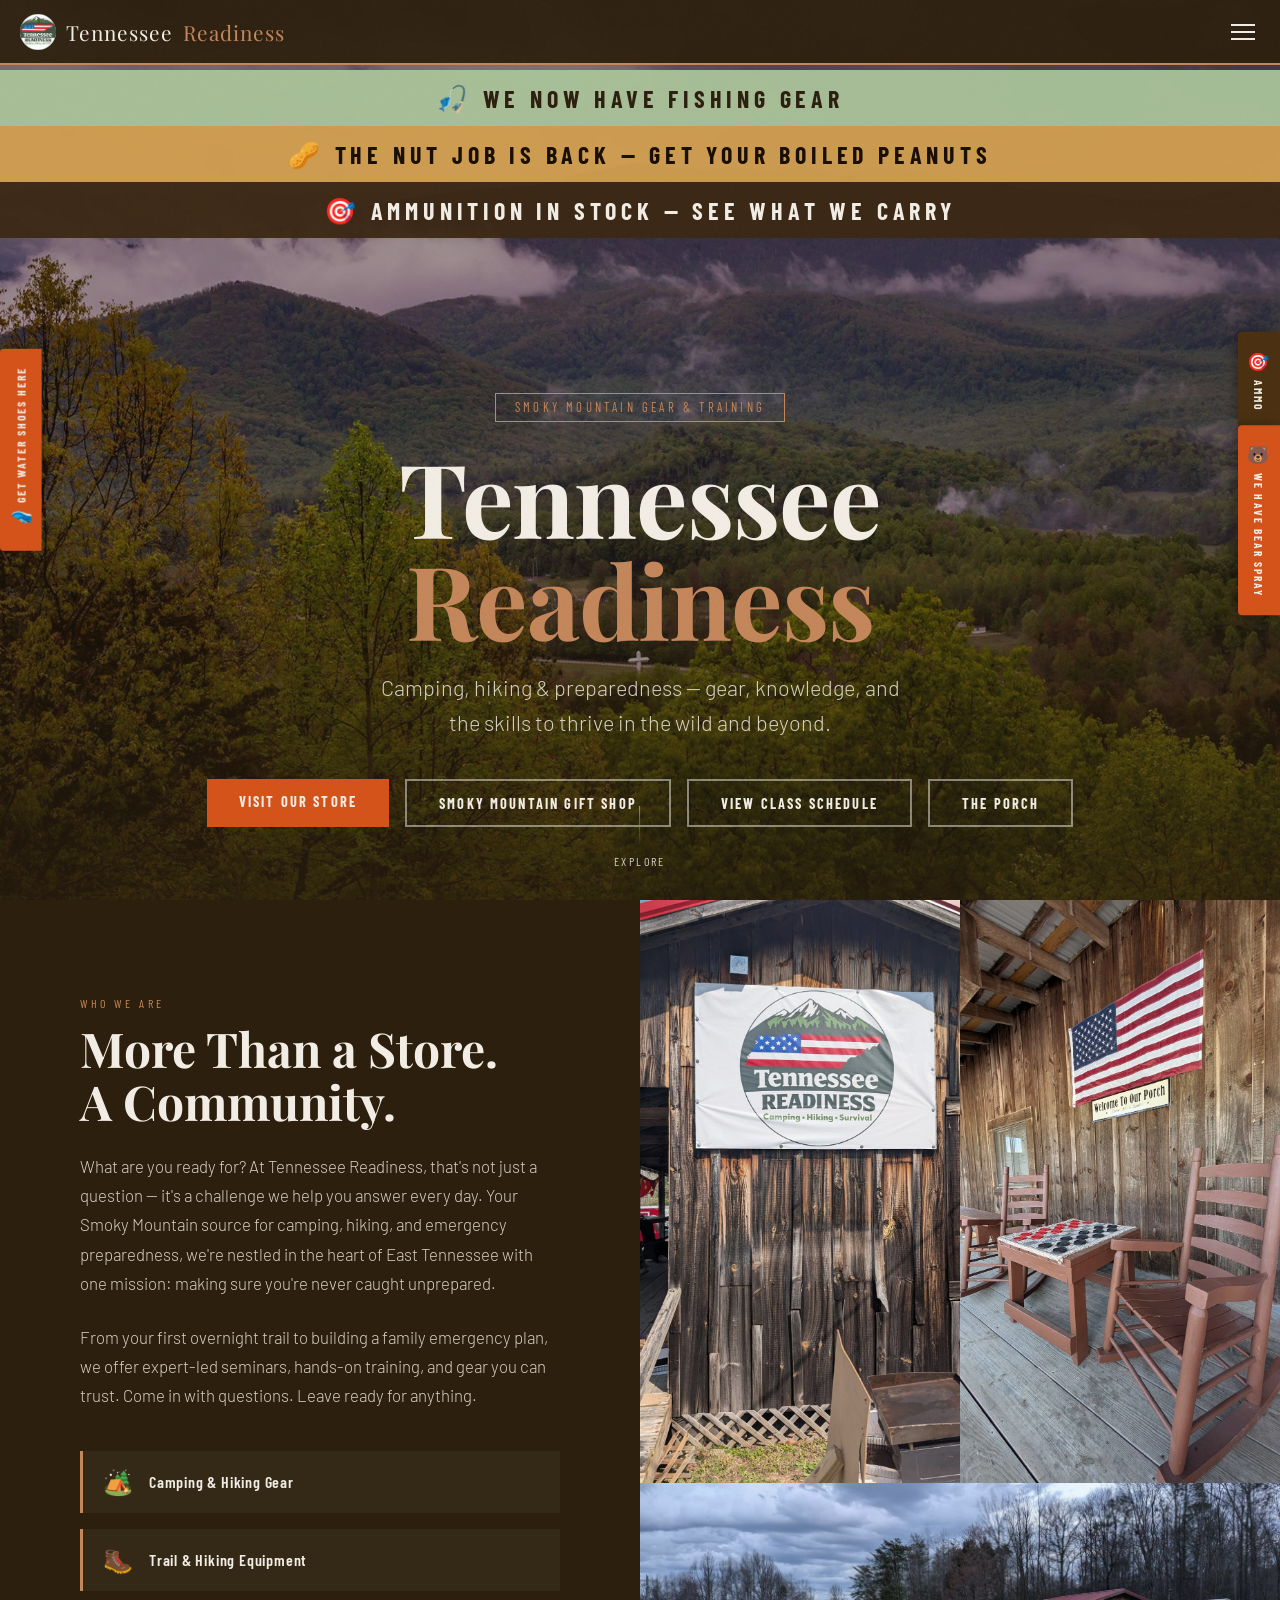
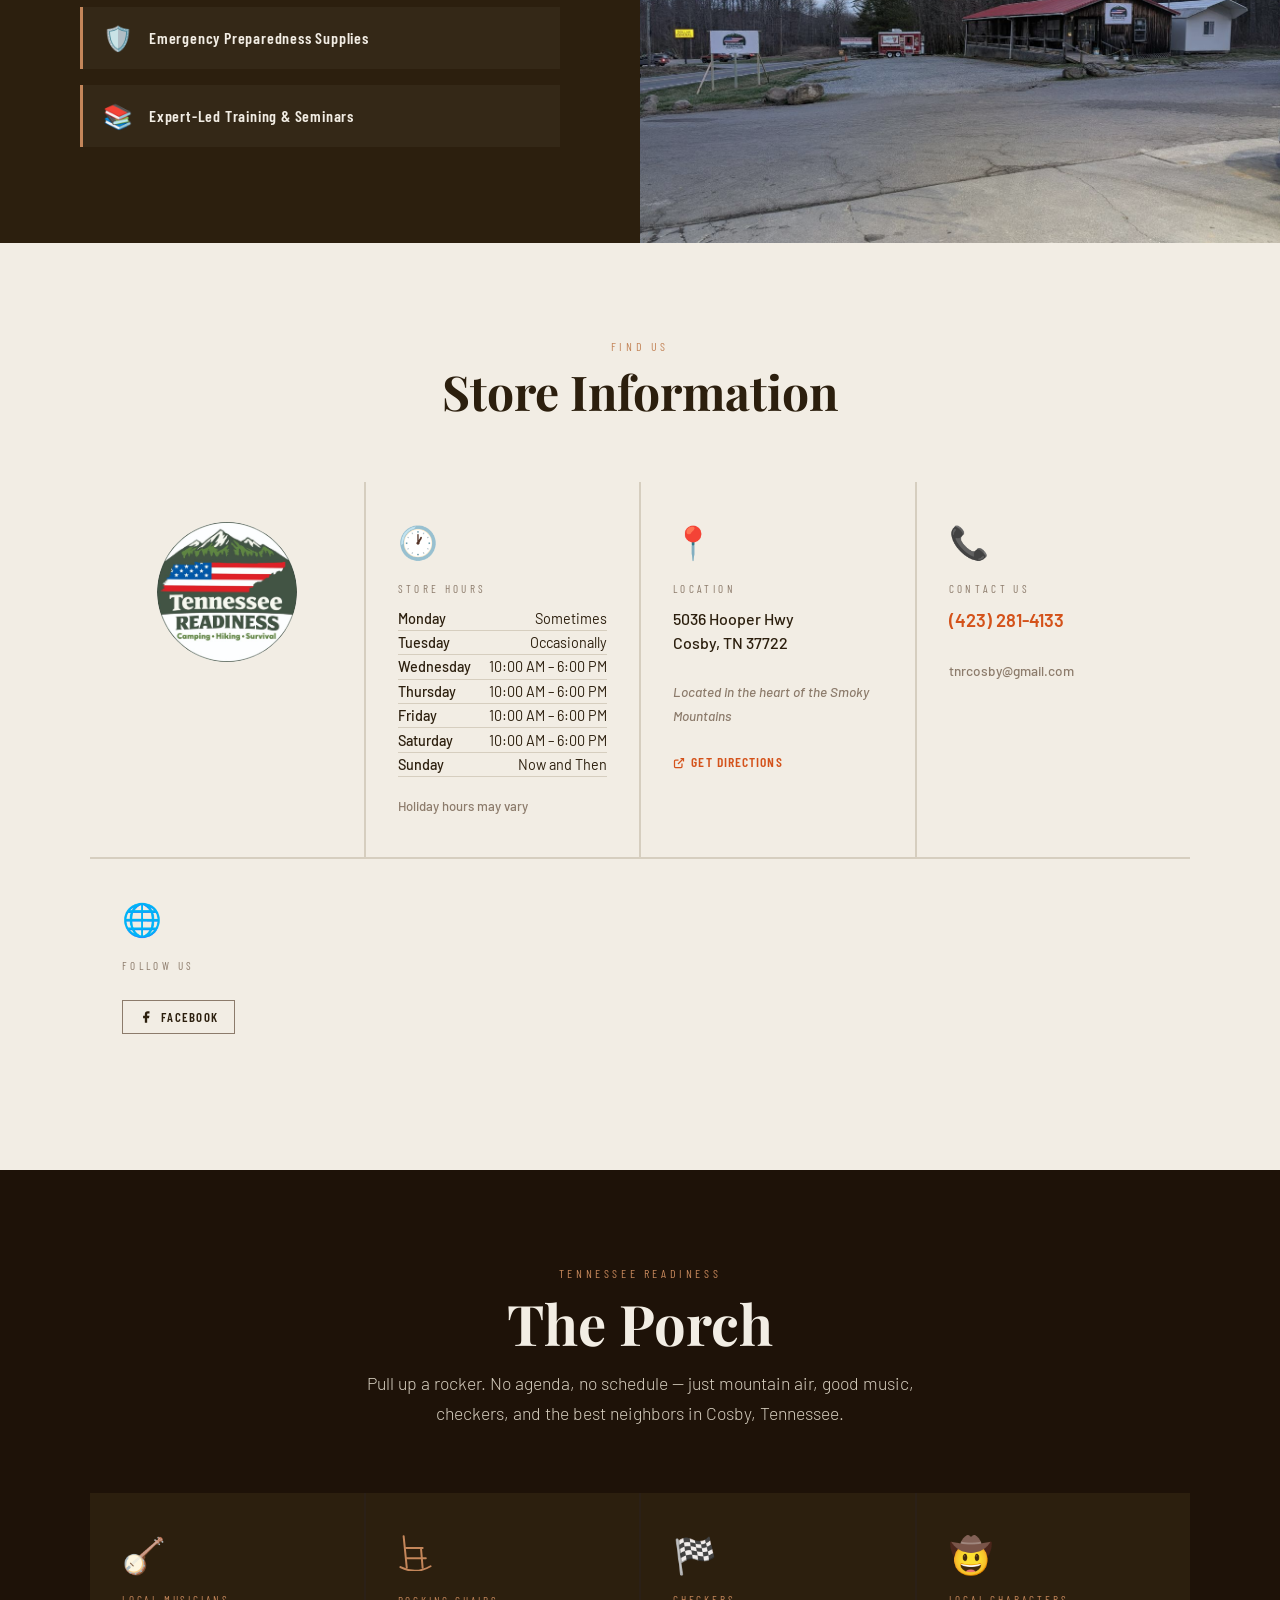
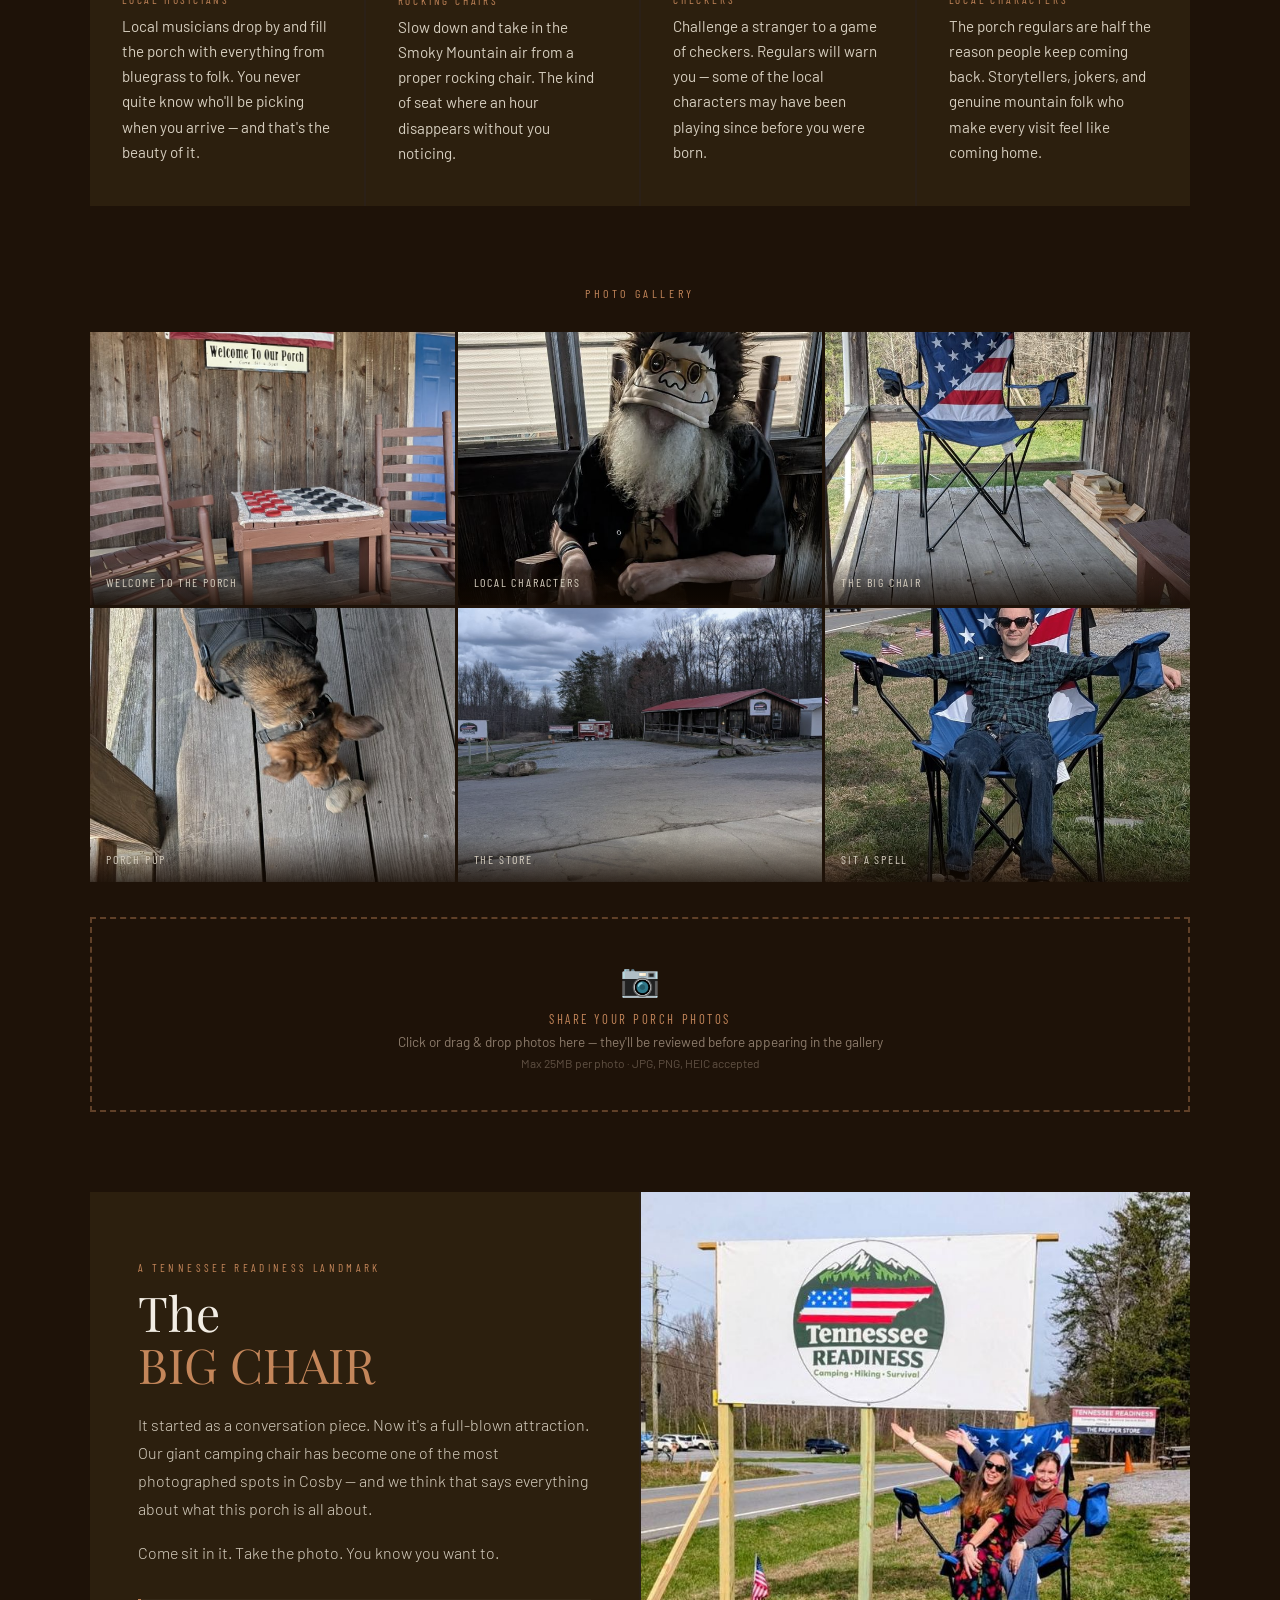
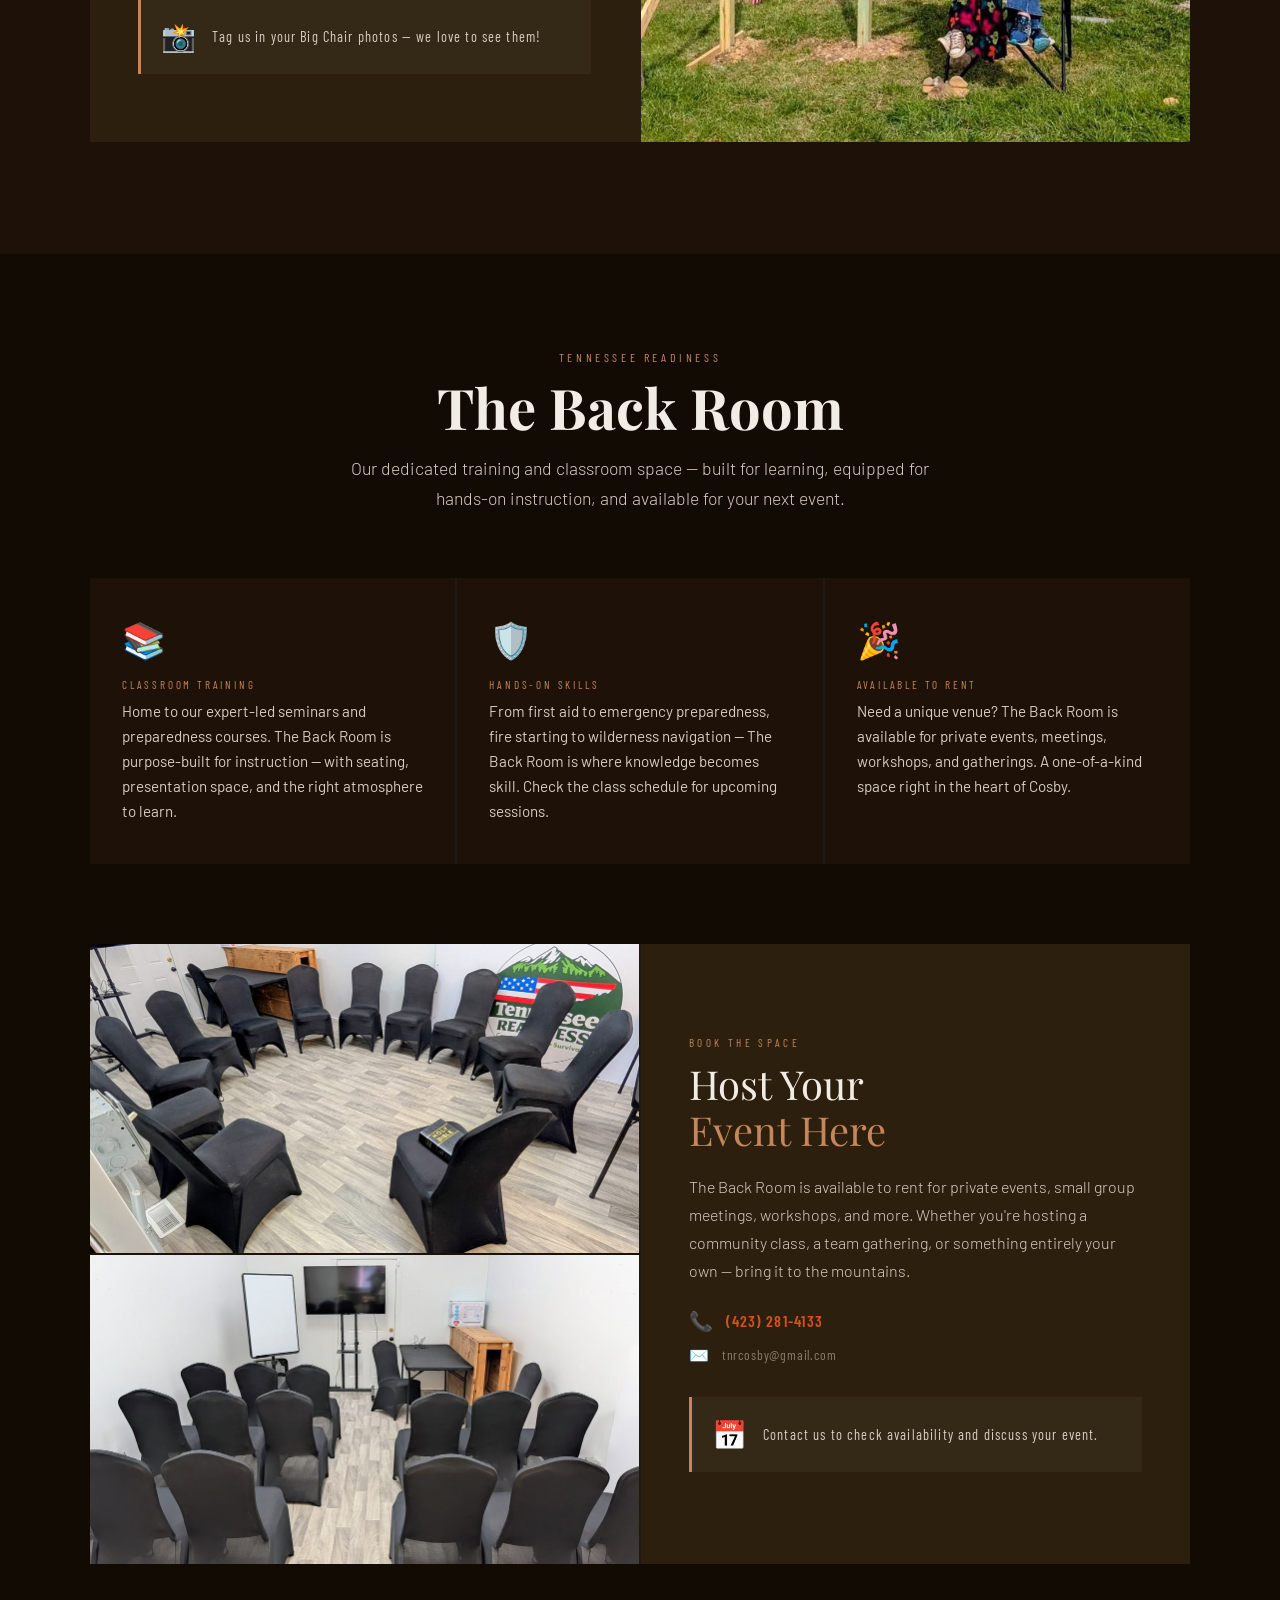
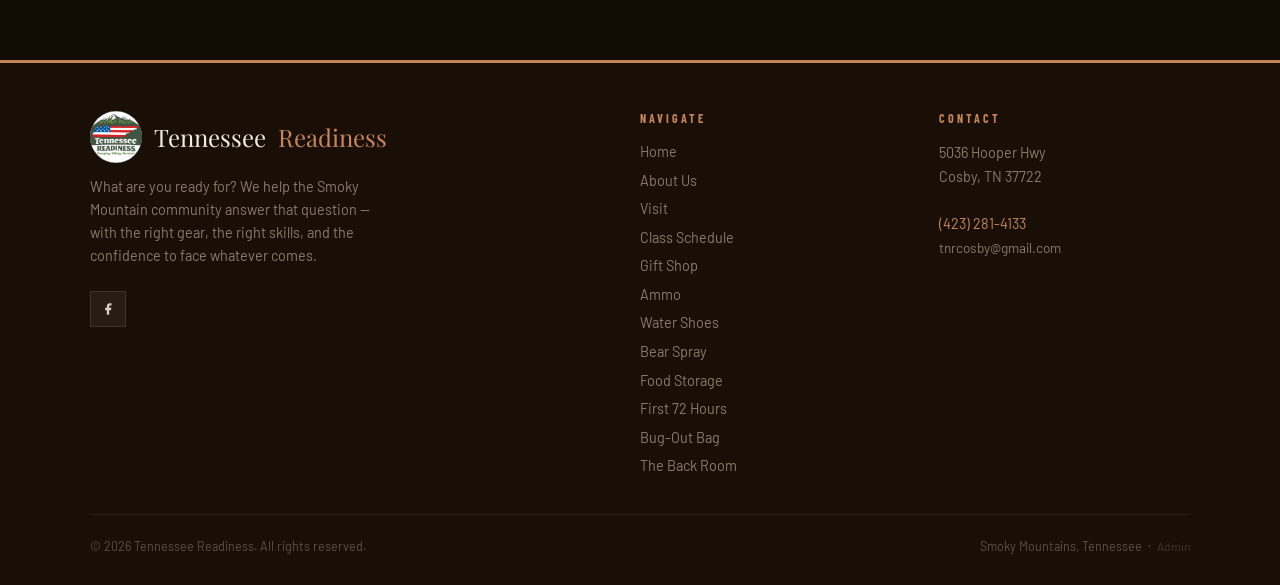
==== commit 3bce29fb: "Add Preparedness Guide menu with First 72 Hours and Bug-Out Bag pages - New "Preparedness Guide" dro" ====
--- a/tnr-v4/index.html
+++ b/tnr-v4/index.html
@@ -270,6 +270,14 @@
     <li><a href="#about">About</a></li>
     <li><a href="#info">Visit</a></li>
     <li><a href="/calendar">Classes</a></li>
+    <li class="has-sub">
+      <button class="nav-sub-toggle" type="button" aria-expanded="false" aria-haspopup="true" onclick="toggleSub(this)">Preparedness Guide <span class="caret">&#9662;</span></button>
+      <ul class="nav-sub">
+        <li><a href="/mylar-bags">Mylar Bags</a></li>
+        <li><a href="/first-72-hours">The First 72 Hours</a></li>
+        <li><a href="/bug-out-bag">Bug-Out Bag</a></li>
+      </ul>
+    </li>
     <li><a href="#porch">The Porch</a></li>
     <li><a href="#bigChairZone">Big Chair</a></li>
     <li><a href="/gift-shop">Gift Shop</a></li>
@@ -630,6 +638,8 @@
     <li><a href="/water-shoes">Water Shoes</a></li>
     <li><a href="/bear-spray">Bear Spray</a></li>
     <li><a href="/mylar-bags">Food Storage</a></li>
+    <li><a href="/first-72-hours">First 72 Hours</a></li>
+    <li><a href="/bug-out-bag">Bug-Out Bag</a></li>
     <li><a href="#backRoom">The Back Room</a></li>
       </ul>
     </div>
@@ -780,6 +790,18 @@
     document.querySelector('.nav-links').classList.remove('is-open');
   });
 });
+function toggleSub(btn) {
+  const open = btn.parentElement.classList.toggle('is-open');
+  btn.setAttribute('aria-expanded', open);
+}
+function closeSubs() {
+  document.querySelectorAll('.has-sub.is-open').forEach(li => {
+    li.classList.remove('is-open');
+    li.querySelector('.nav-sub-toggle').setAttribute('aria-expanded', 'false');
+  });
+}
+document.addEventListener('click', e => { if (!e.target.closest('.has-sub')) closeSubs(); });
+document.addEventListener('keydown', e => { if (e.key === 'Escape') closeSubs(); });
 </script>
 </body>
 </html>
--- a/tnr-v4/css/styles.css
+++ b/tnr-v4/css/styles.css
@@ -70,6 +70,50 @@
   }
 
   .nav-links a:hover { color: var(--clay); }
+
+  /* ── NAV DROPDOWN (Preparedness Guide) ── */
+  .nav-links .has-sub { position: relative; }
+  .nav-sub-toggle {
+    font-family: 'Barlow Condensed', sans-serif;
+    font-weight: 600;
+    font-size: 0.95rem;
+    letter-spacing: 0.12em;
+    text-transform: uppercase;
+    color: var(--fog);
+    background: none;
+    border: none;
+    padding: 0;
+    cursor: pointer;
+    display: inline-flex;
+    align-items: center;
+    gap: 0.35rem;
+    transition: color 0.2s;
+  }
+  .nav-sub-toggle:hover,
+  .has-sub.is-current > .nav-sub-toggle { color: var(--clay); }
+  .nav-sub-toggle .caret { font-size: 0.7em; transition: transform 0.2s; }
+  .has-sub.is-open > .nav-sub-toggle .caret { transform: rotate(180deg); }
+  .nav-sub {
+    display: none;
+    position: absolute;
+    top: calc(100% + 0.9rem);
+    left: -1rem;
+    min-width: 220px;
+    list-style: none;
+    background: rgba(44, 31, 14, 0.97);
+    border: 1px solid rgba(196, 134, 90, 0.35);
+    border-top: 2px solid var(--clay);
+    padding: 0.4rem 0;
+    box-shadow: 0 10px 24px rgba(0, 0, 0, 0.35);
+  }
+  /* invisible bridge so the menu doesn't close while the mouse moves down to it */
+  .nav-sub::before { content: ''; position: absolute; left: 0; right: 0; top: -1rem; height: 1rem; }
+  .nav-sub a { display: block; padding: 0.6rem 1.1rem; white-space: nowrap; }
+  .nav-sub a:hover { background: rgba(196, 134, 90, 0.12); }
+  .has-sub.is-open > .nav-sub { display: block; }
+  @media (hover: hover) and (min-width: 1281px) {
+    .has-sub:hover > .nav-sub { display: block; }
+  }
 
   /* ── HERO ── */
   .hero {
@@ -994,8 +1038,8 @@
   .nav-hamburger.is-open span:nth-child(2) { opacity: 0; }
   .nav-hamburger.is-open span:nth-child(3) { transform: translateY(-7px) rotate(-45deg); }
 
-  /* ── RESPONSIVE ── */
-  @media (max-width: 768px) {
+  /* ── NAV: hamburger menu at 1280px and below (12 menu items don't fit on tablets/small laptops) ── */
+  @media (max-width: 1280px) {
 
     /* ─ NAV ─ */
     nav {
@@ -1013,13 +1057,39 @@
       padding-bottom: 0.5rem;
       border-top: 1px solid rgba(196,134,90,0.3);
     }
-    .nav-links.is-open { display: flex; }
+    .nav-links.is-open { display: flex; max-height: calc(100vh - 70px); overflow-y: auto; }
     .nav-links li { border-bottom: 1px solid rgba(255,255,255,0.06); }
     .nav-links a {
       display: block;
       padding: 0.75rem 0.25rem;
       font-size: 1rem;
     }
+    .nav-sub-toggle {
+      width: 100%;
+      justify-content: space-between;
+      padding: 0.75rem 0.25rem;
+      font-size: 1rem;
+    }
+    .nav-sub {
+      position: static;
+      min-width: 0;
+      background: none;
+      border: none;
+      box-shadow: none;
+      padding: 0 0 0.25rem 1rem;
+    }
+    .nav-sub::before { display: none; }
+    .nav-sub li:last-child { border-bottom: none; }
+    .nav-sub a { padding: 0.65rem 0.25rem; white-space: normal; }
+  }
+
+  /* ── NAV: tighter spacing on mid-size screens ── */
+  @media (min-width: 1281px) and (max-width: 1500px) {
+    .nav-links { gap: 1.25rem; }
+  }
+
+  /* ── RESPONSIVE ── */
+  @media (max-width: 768px) {
 
     /* ─ HERO ─ */
     .hero { padding-top: 12rem; }
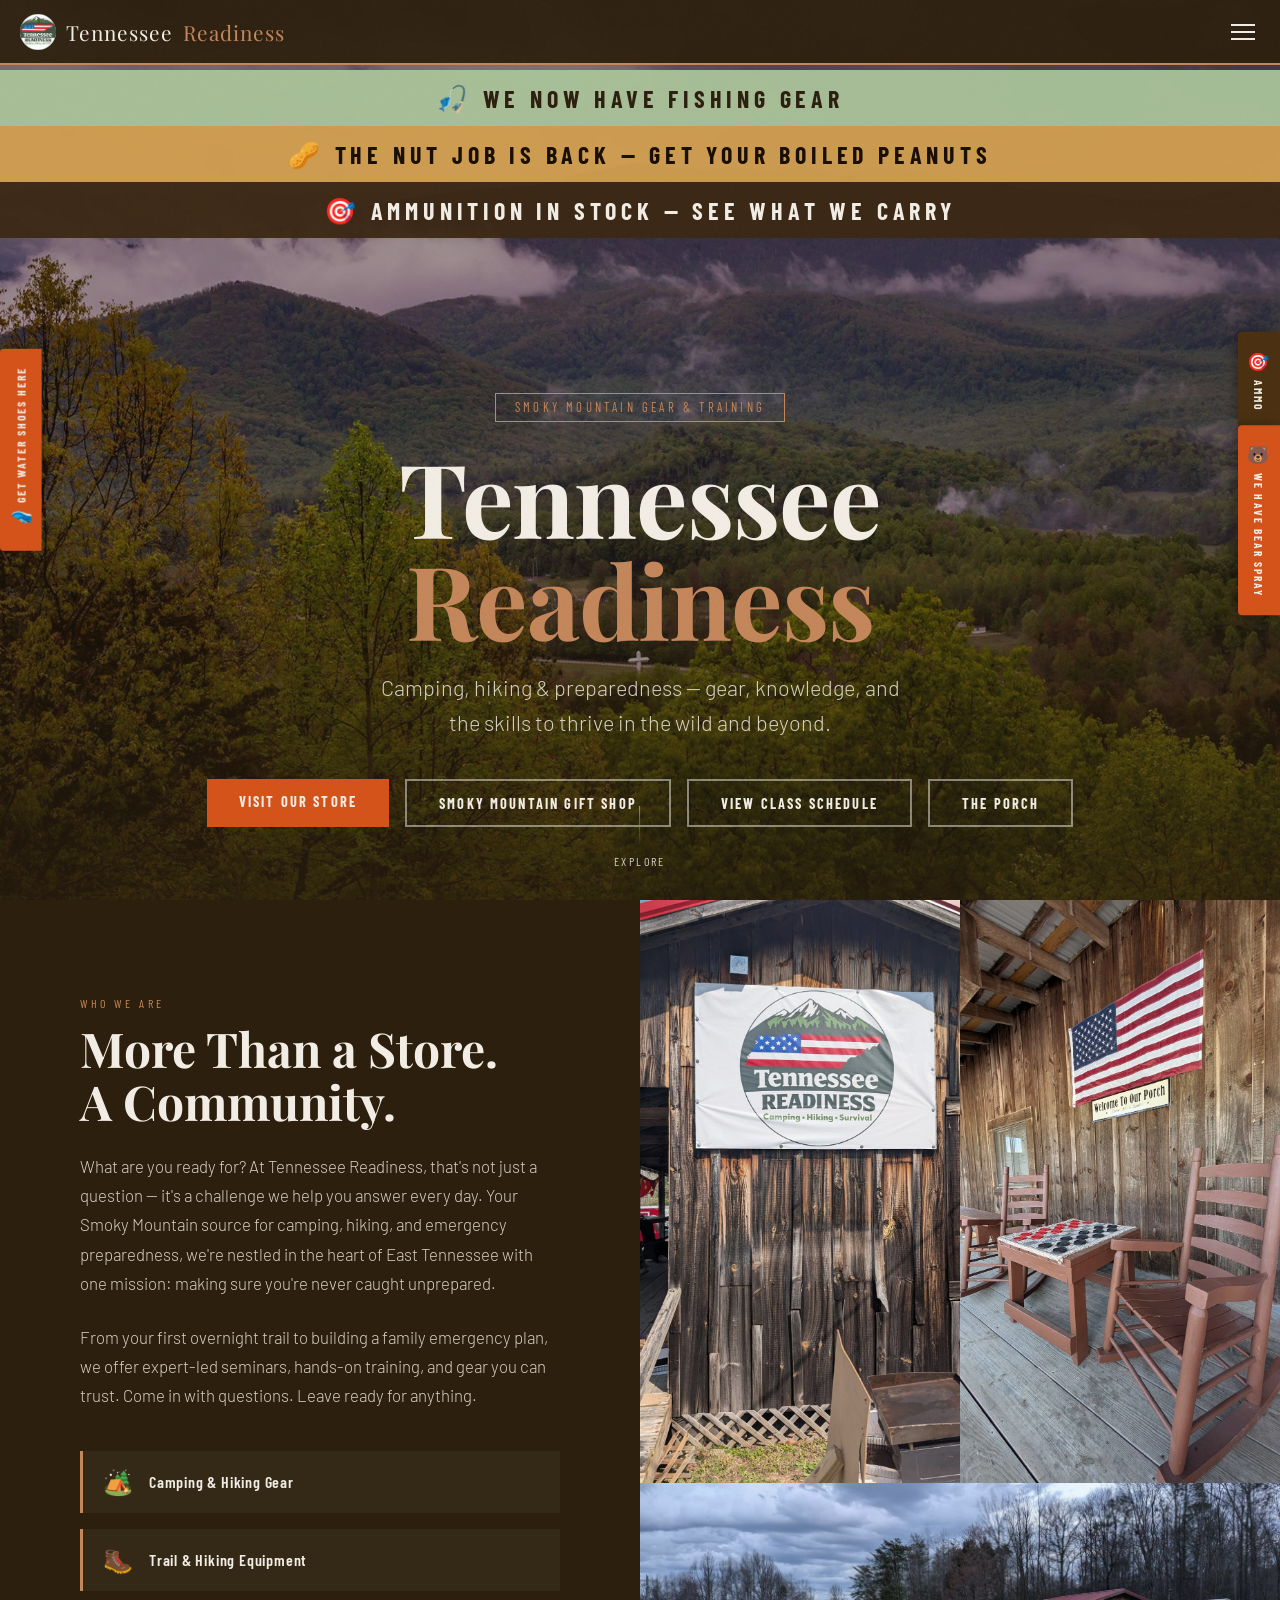
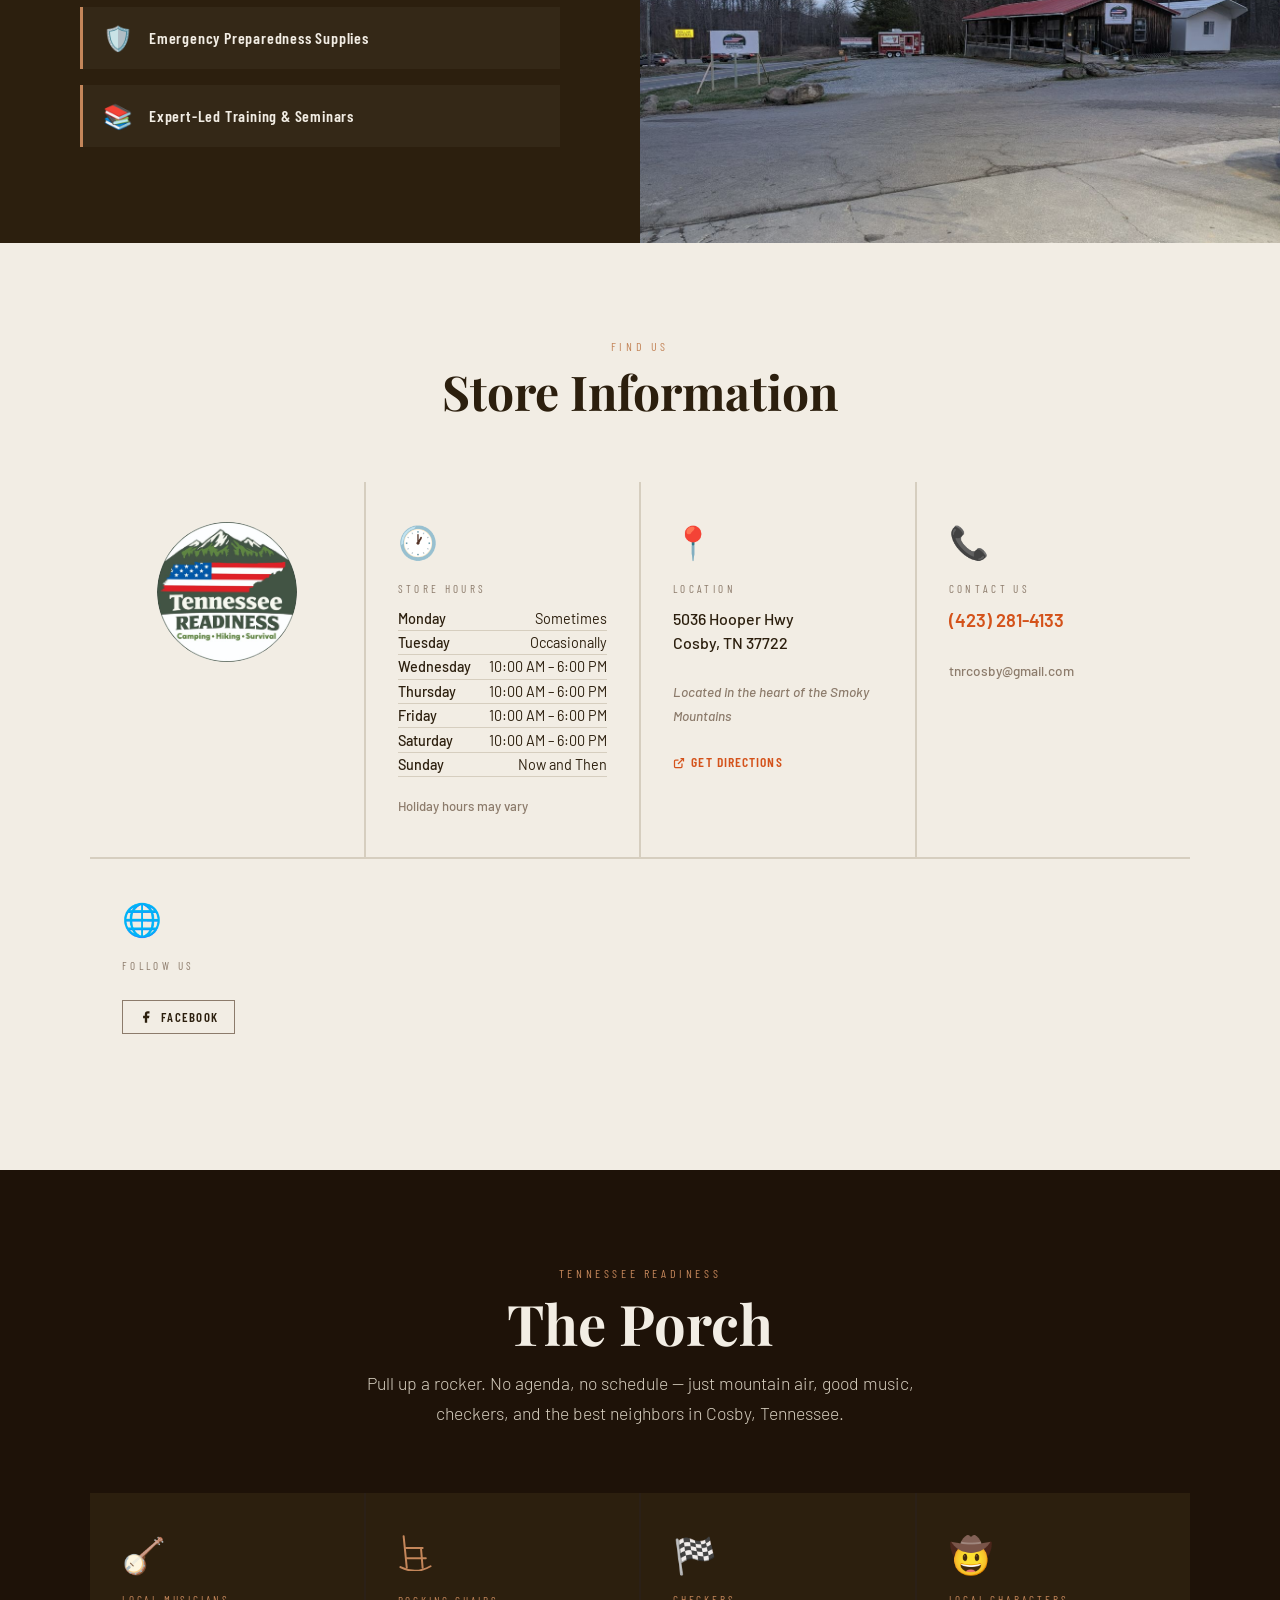
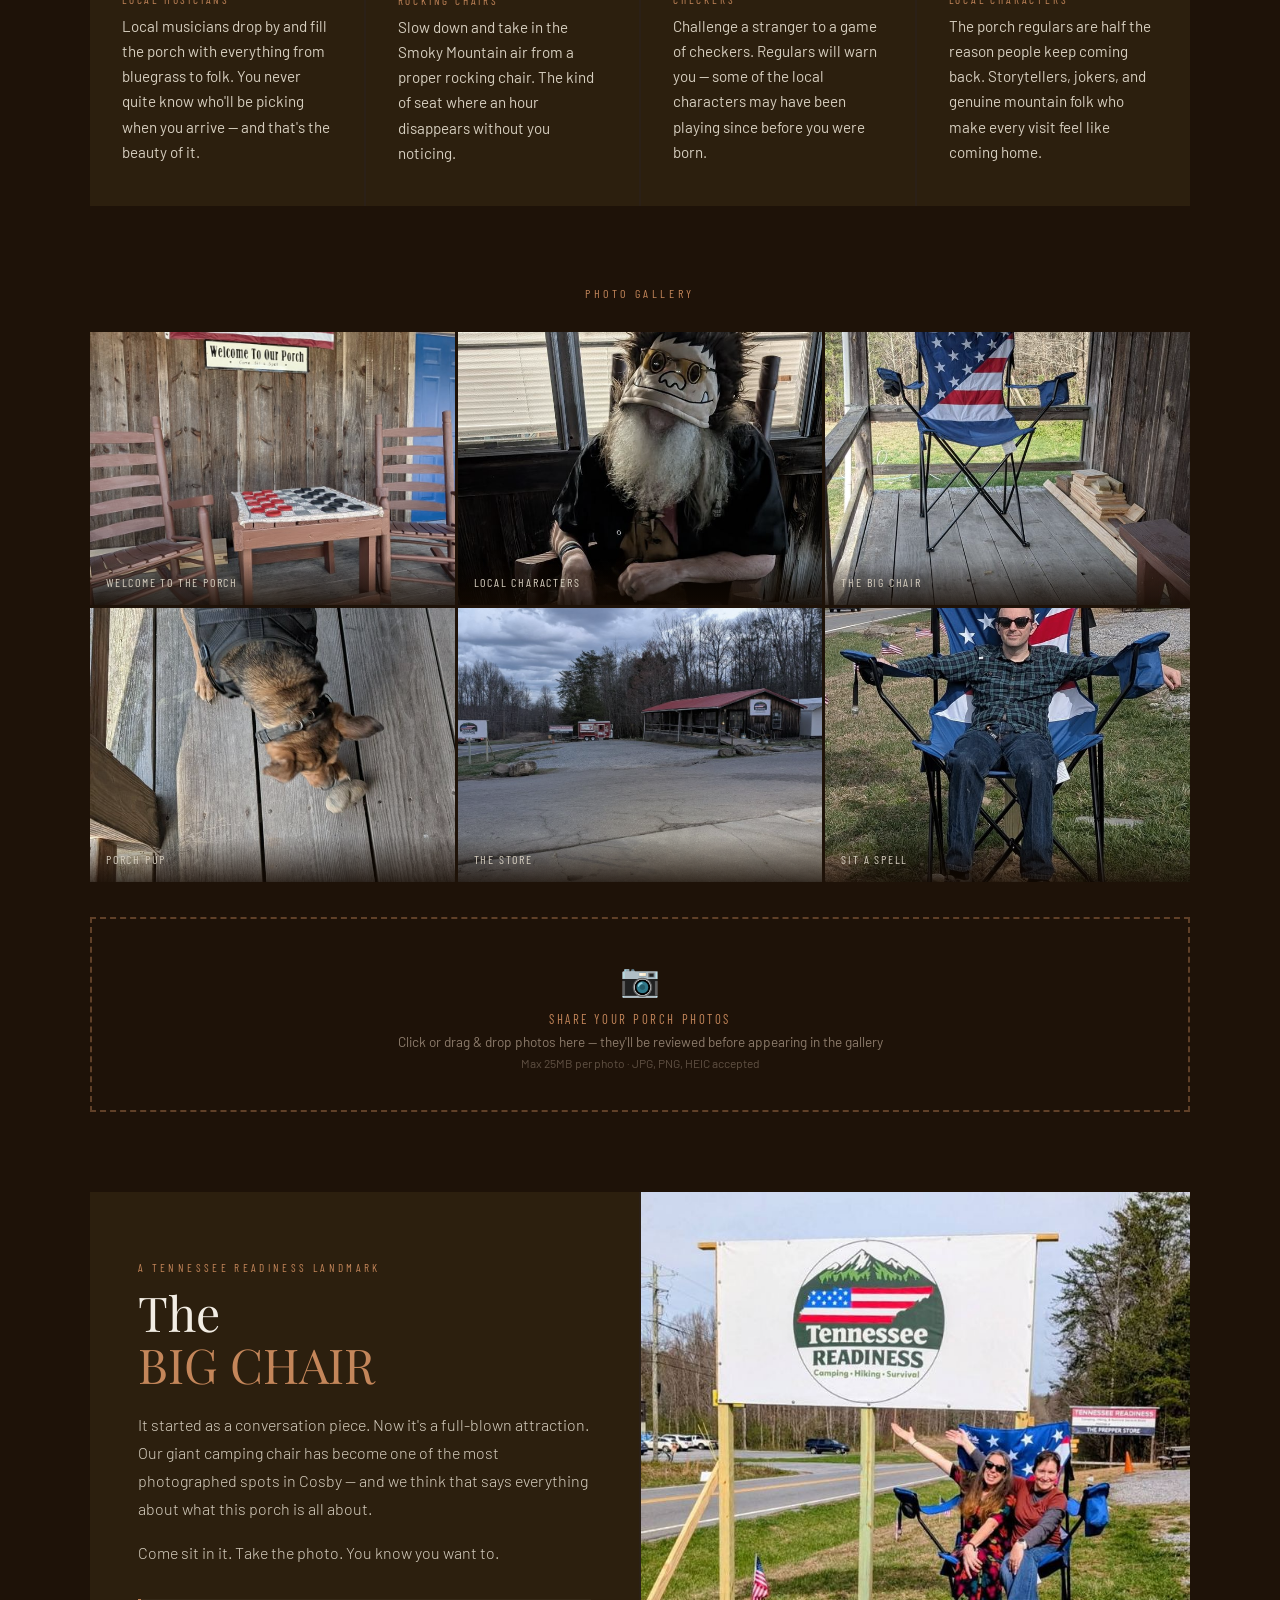
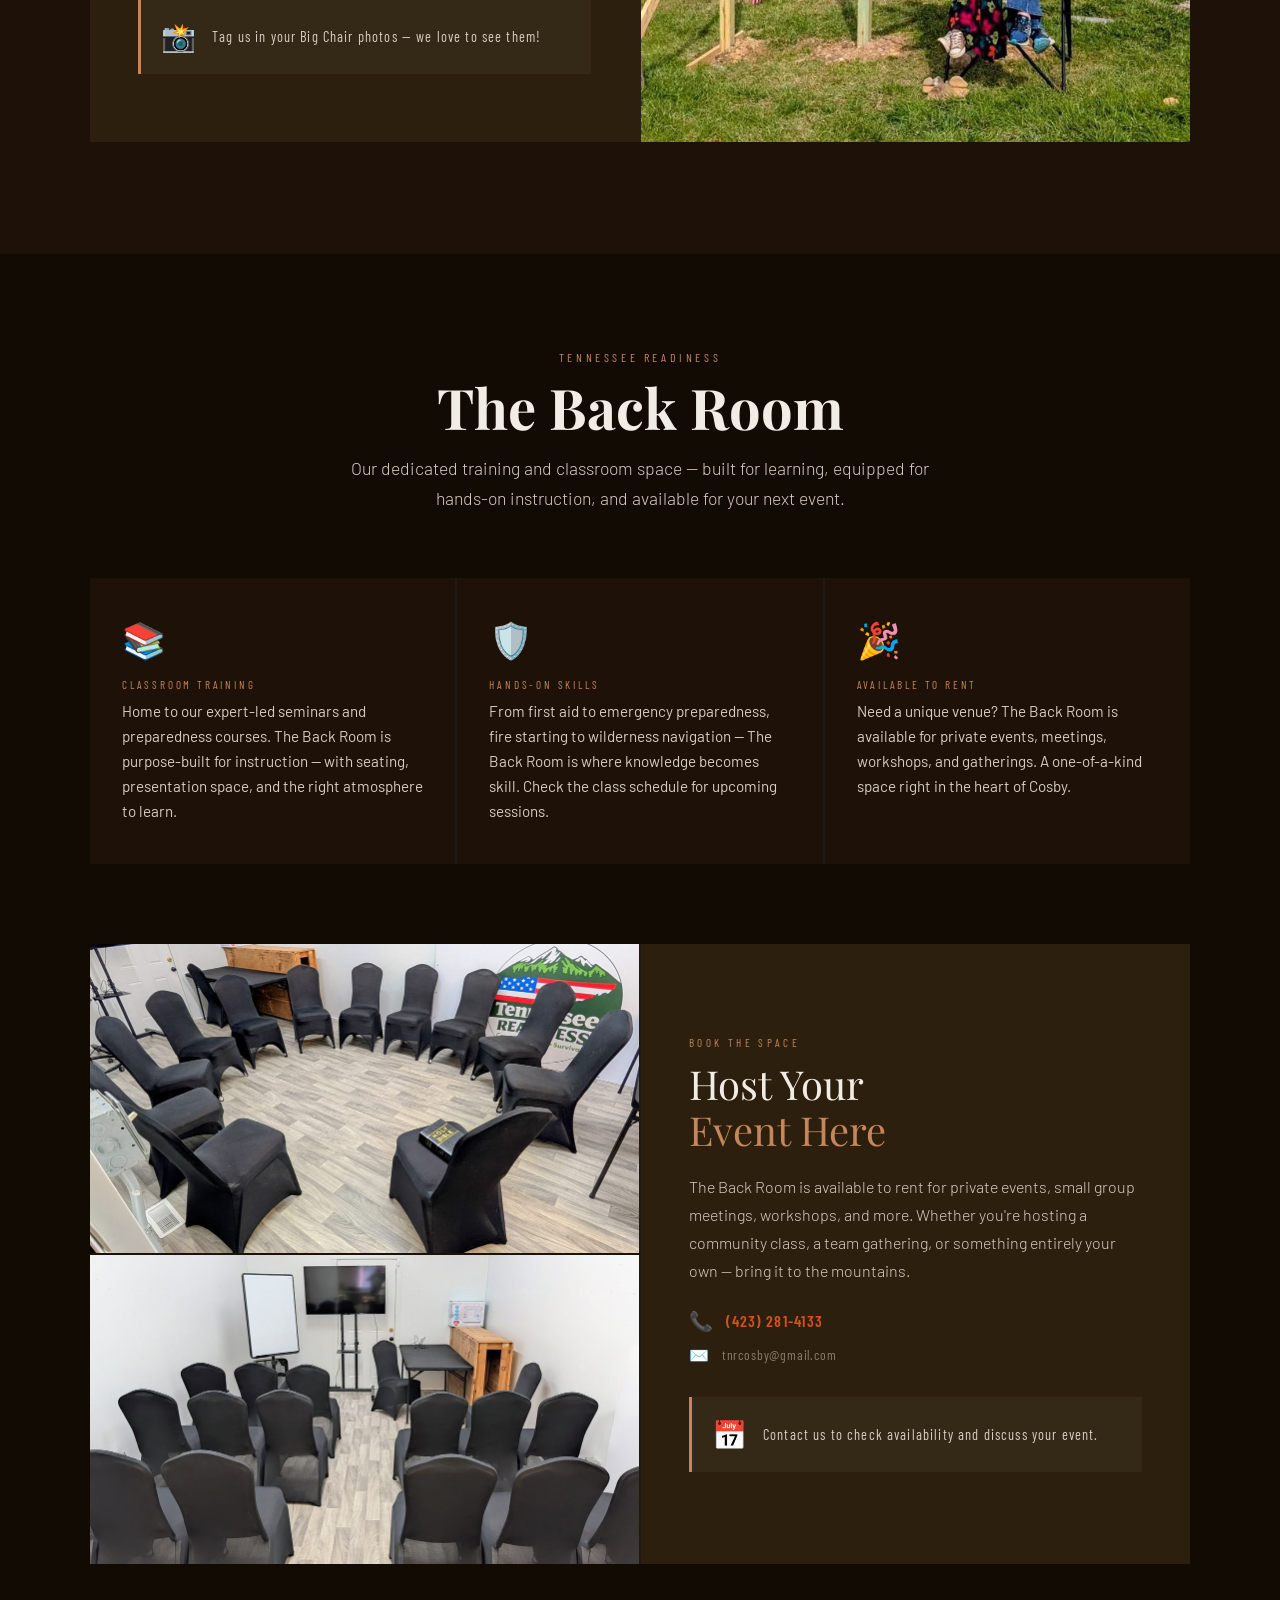
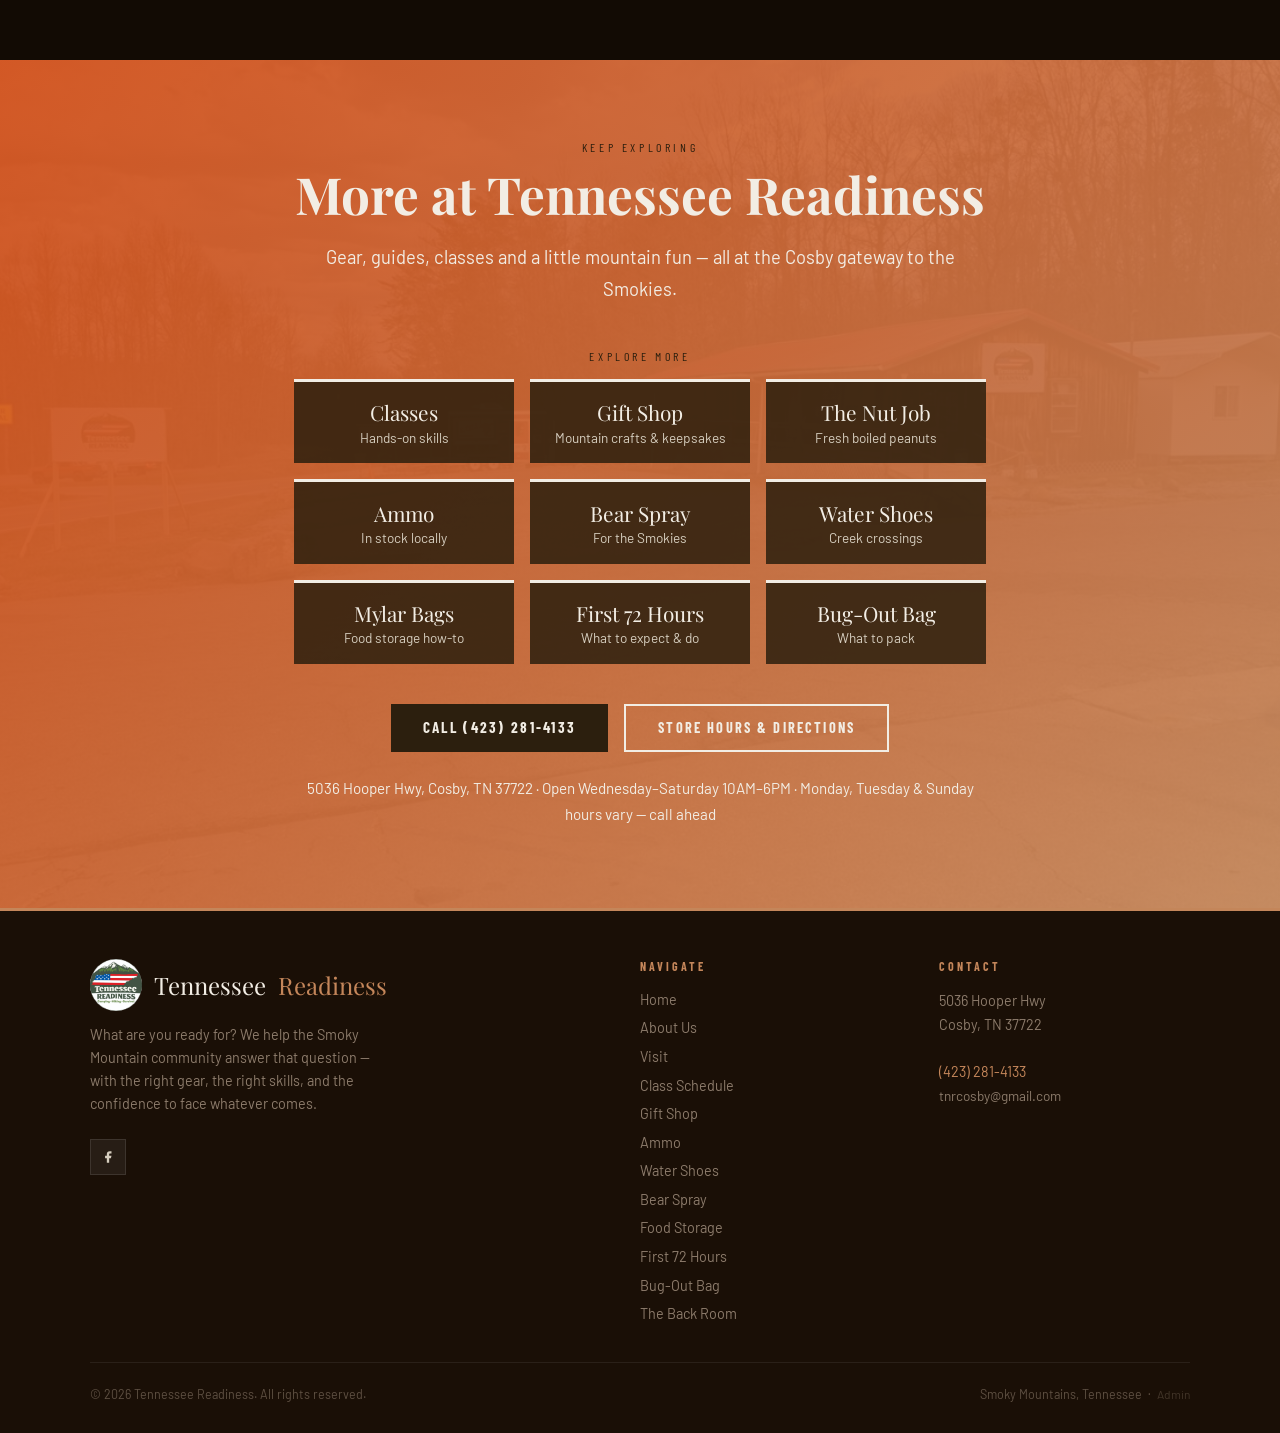
==== commit 827254ec: "Same topic tiles on every page; Red Cross source on Bug-Out Bag page - Every page now ends with the " ====
--- a/tnr-v4/index.html
+++ b/tnr-v4/index.html
@@ -613,6 +613,32 @@
 <a id="floatBearSpray" href="/bear-spray" style="position:fixed; right:0; top:calc(50% + 70px); transform:translateY(-50%); z-index:900; background:var(--ember); color:var(--cream); writing-mode:vertical-rl; text-orientation:mixed; font-family:'Barlow Condensed',sans-serif; font-weight:700; font-size:0.72rem; letter-spacing:0.18em; text-transform:uppercase; padding:1.1rem 0.55rem; text-decoration:none; display:flex; align-items:center; gap:0.5rem; box-shadow:-3px 0 12px rgba(0,0,0,0.35); border-radius:4px 0 0 4px; transition:padding 0.2s;" onmouseover="this.style.paddingLeft='0.85rem'" onmouseout="this.style.paddingLeft='0.55rem'">
   <span style="writing-mode:horizontal-tb; font-size:1.1rem;">🐻</span>We Have Bear Spray
 </a>
+
+<!-- ── EXPLORE (same topic tiles on every page; built by topic_tiles list) ── -->
+<section class="explore">
+  <div class="wrap-explore">
+    <div class="section-label">Keep Exploring</div>
+    <h2>More at Tennessee Readiness</h2>
+    <p>Gear, guides, classes and a little mountain fun — all at the Cosby gateway to the Smokies.</p>
+    <div class="tiles-label">Explore More</div>
+    <div class="topic-tiles nine">
+      <a href="/calendar"><span class="t">Classes</span><span class="u">Hands-on skills</span></a>
+      <a href="/gift-shop"><span class="t">Gift Shop</span><span class="u">Mountain crafts &amp; keepsakes</span></a>
+      <a href="/nut-job"><span class="t">The Nut Job</span><span class="u">Fresh boiled peanuts</span></a>
+      <a href="/ammo"><span class="t">Ammo</span><span class="u">In stock locally</span></a>
+      <a href="/bear-spray"><span class="t">Bear Spray</span><span class="u">For the Smokies</span></a>
+      <a href="/water-shoes"><span class="t">Water Shoes</span><span class="u">Creek crossings</span></a>
+      <a href="/mylar-bags"><span class="t">Mylar Bags</span><span class="u">Food storage how-to</span></a>
+      <a href="/first-72-hours"><span class="t">First 72 Hours</span><span class="u">What to expect &amp; do</span></a>
+      <a href="/bug-out-bag"><span class="t">Bug-Out Bag</span><span class="u">What to pack</span></a>
+    </div>
+    <div class="btn-row">
+      <a href="tel:+14232814133" class="btn-dark">Call (423) 281-4133</a>
+      <a href="/#info" class="btn-outline">Store Hours &amp; Directions</a>
+    </div>
+    <p class="explore-addr">5036 Hooper Hwy, Cosby, TN 37722 · Open Wednesday–Saturday 10AM–6PM · Monday, Tuesday &amp; Sunday hours vary — call ahead</p>
+  </div>
+</section>
 
 <!-- ── FOOTER ── -->
 <footer>
--- a/tnr-v4/css/styles.css
+++ b/tnr-v4/css/styles.css
@@ -1037,6 +1037,47 @@
   .nav-hamburger.is-open span:nth-child(1) { transform: translateY(7px) rotate(45deg); }
   .nav-hamburger.is-open span:nth-child(2) { opacity: 0; }
   .nav-hamburger.is-open span:nth-child(3) { transform: translateY(-7px) rotate(-45deg); }
+
+  /* ── EXPLORE: topic tiles at the bottom of every page ── */
+  .explore {
+    background: linear-gradient(135deg, rgba(212,82,26,0.95), rgba(196,134,90,0.92)), url('../images/store_exterior.jpg') center/cover no-repeat;
+    padding: 5rem 2rem;
+    text-align: center;
+    color: var(--cream);
+  }
+  .wrap-explore { max-width: 1100px; margin: 0 auto; }
+  .explore .section-label { color: var(--bark); }
+  .explore h2 { font-family: 'Playfair Display', serif; font-size: clamp(2.1rem, 4.5vw, 3.2rem); line-height: 1.1; }
+  .explore p { font-size: 1.15rem; line-height: 1.7; max-width: 680px; margin: 1.25rem auto 0; }
+  .explore p.explore-addr { font-size: 0.95rem; margin-top: 1.5rem; }
+  .explore .btn-row { display: flex; gap: 1rem; justify-content: center; flex-wrap: wrap; margin-top: 2.5rem; }
+  .explore .btn-dark { background: var(--bark); color: var(--cream); font-family: 'Barlow Condensed', sans-serif; font-weight: 700; font-size: 0.95rem; letter-spacing: 0.15em; text-transform: uppercase; padding: 0.9rem 2rem; text-decoration: none; transition: transform 0.15s; display: inline-block; }
+  .explore .btn-dark:hover { transform: translateY(-2px); }
+  .explore .btn-outline { border-color: var(--cream); }
+
+  .tiles-label { font-family: 'Barlow Condensed', sans-serif; font-size: 0.75rem; letter-spacing: 0.3em; text-transform: uppercase; color: var(--bark); margin-top: 2.75rem; text-align: center; }
+  .topic-tiles { display: flex; flex-wrap: wrap; justify-content: center; gap: 1rem; max-width: 960px; margin: 1rem auto 0; }
+  .topic-tiles.nine { max-width: 720px; }
+  .topic-tiles a {
+    flex: 0 1 220px;
+    background: rgba(44,31,14,0.85);
+    padding: 1.1rem 1rem;
+    border-top: 3px solid var(--cream);
+    color: var(--cream);
+    text-decoration: none;
+    text-align: center;
+    transition: transform 0.15s, background 0.15s;
+  }
+  .topic-tiles a:hover { transform: translateY(-2px); background: rgba(44,31,14,0.95); }
+  .topic-tiles .t { font-family: 'Playfair Display', serif; font-size: 1.3rem; display: block; line-height: 1.25; }
+  .topic-tiles .u { font-family: 'Barlow', sans-serif; font-size: 0.85rem; color: var(--fog); display: block; margin-top: 0.2rem; }
+  @media (max-width: 768px) {
+    .explore { padding: 3.5rem 1.25rem; }
+    .topic-tiles { gap: 0.6rem; }
+    .topic-tiles a { flex-basis: calc(50% - 0.3rem); padding: 0.9rem 0.5rem; }
+    .topic-tiles .t { font-size: 1.1rem; }
+    .topic-tiles .u { font-size: 0.78rem; }
+  }
 
   /* ── NAV: hamburger menu at 1280px and below (12 menu items don't fit on tablets/small laptops) ── */
   @media (max-width: 1280px) {
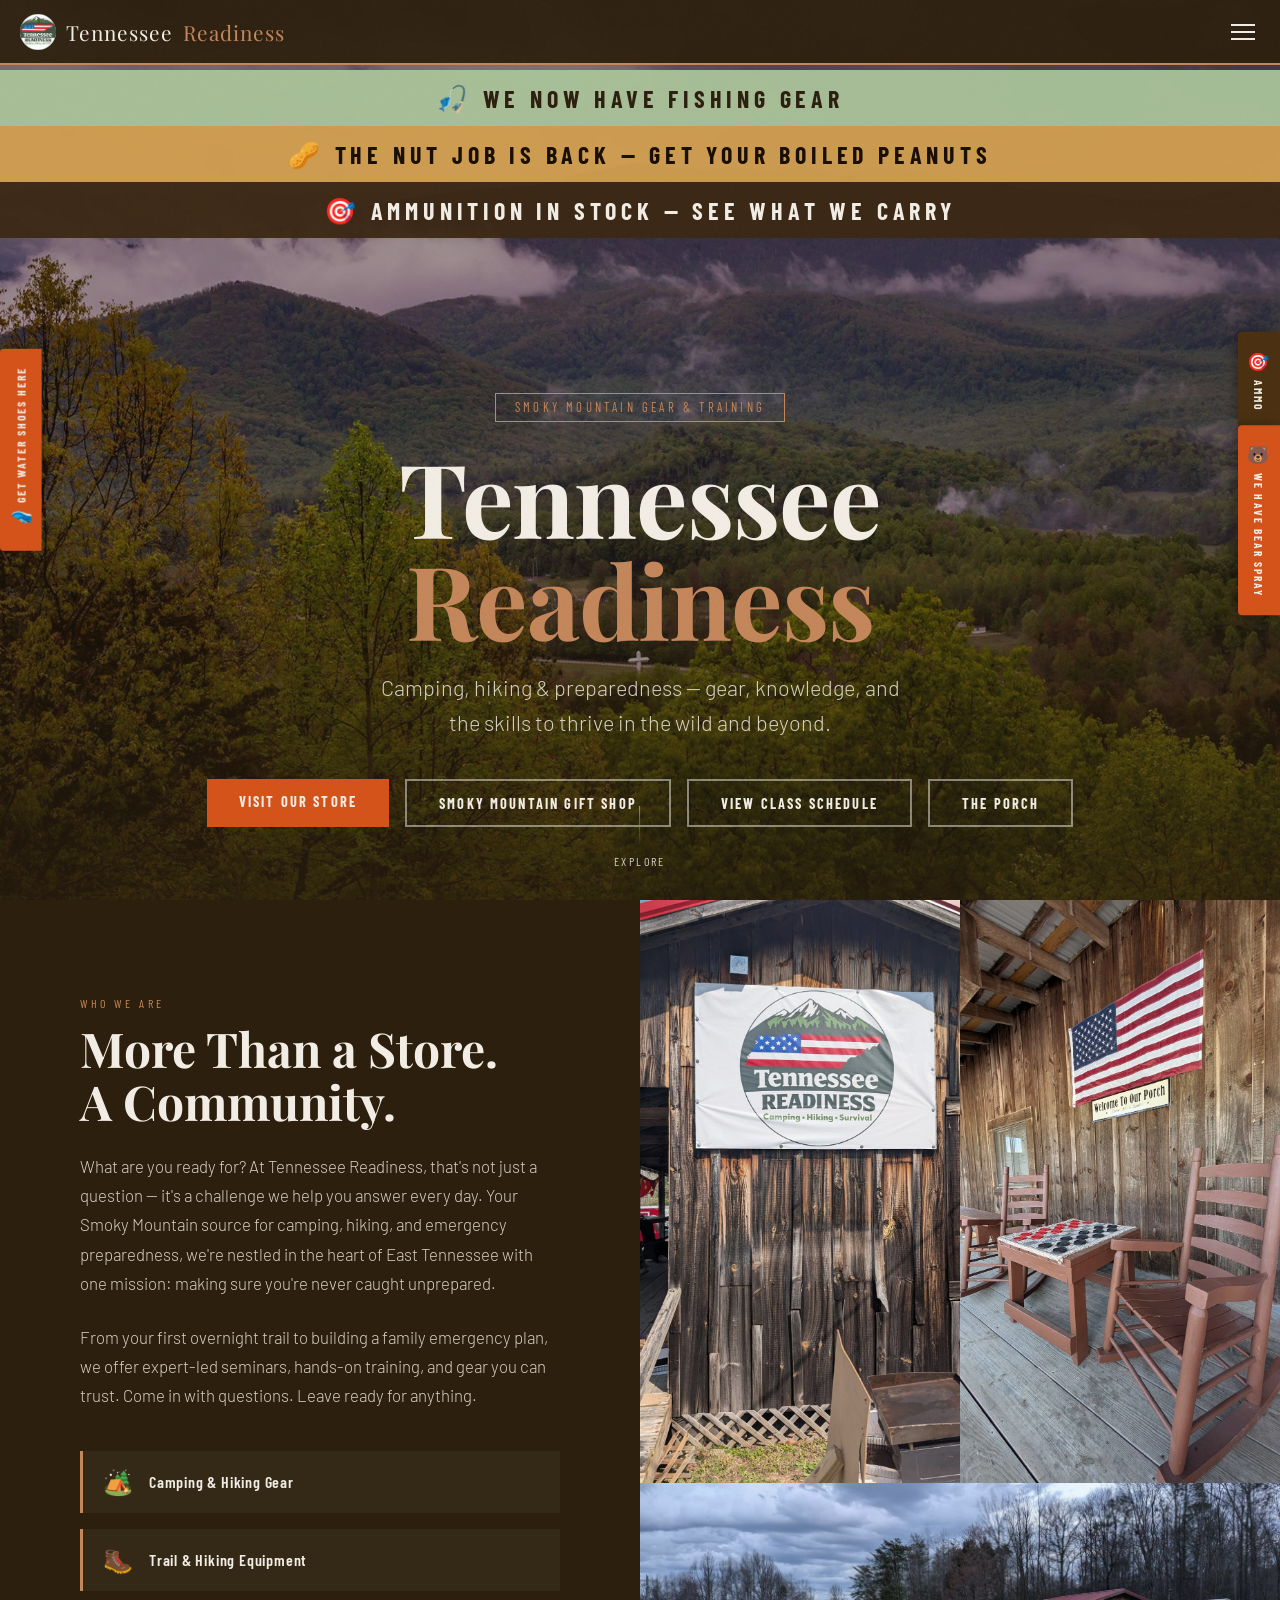
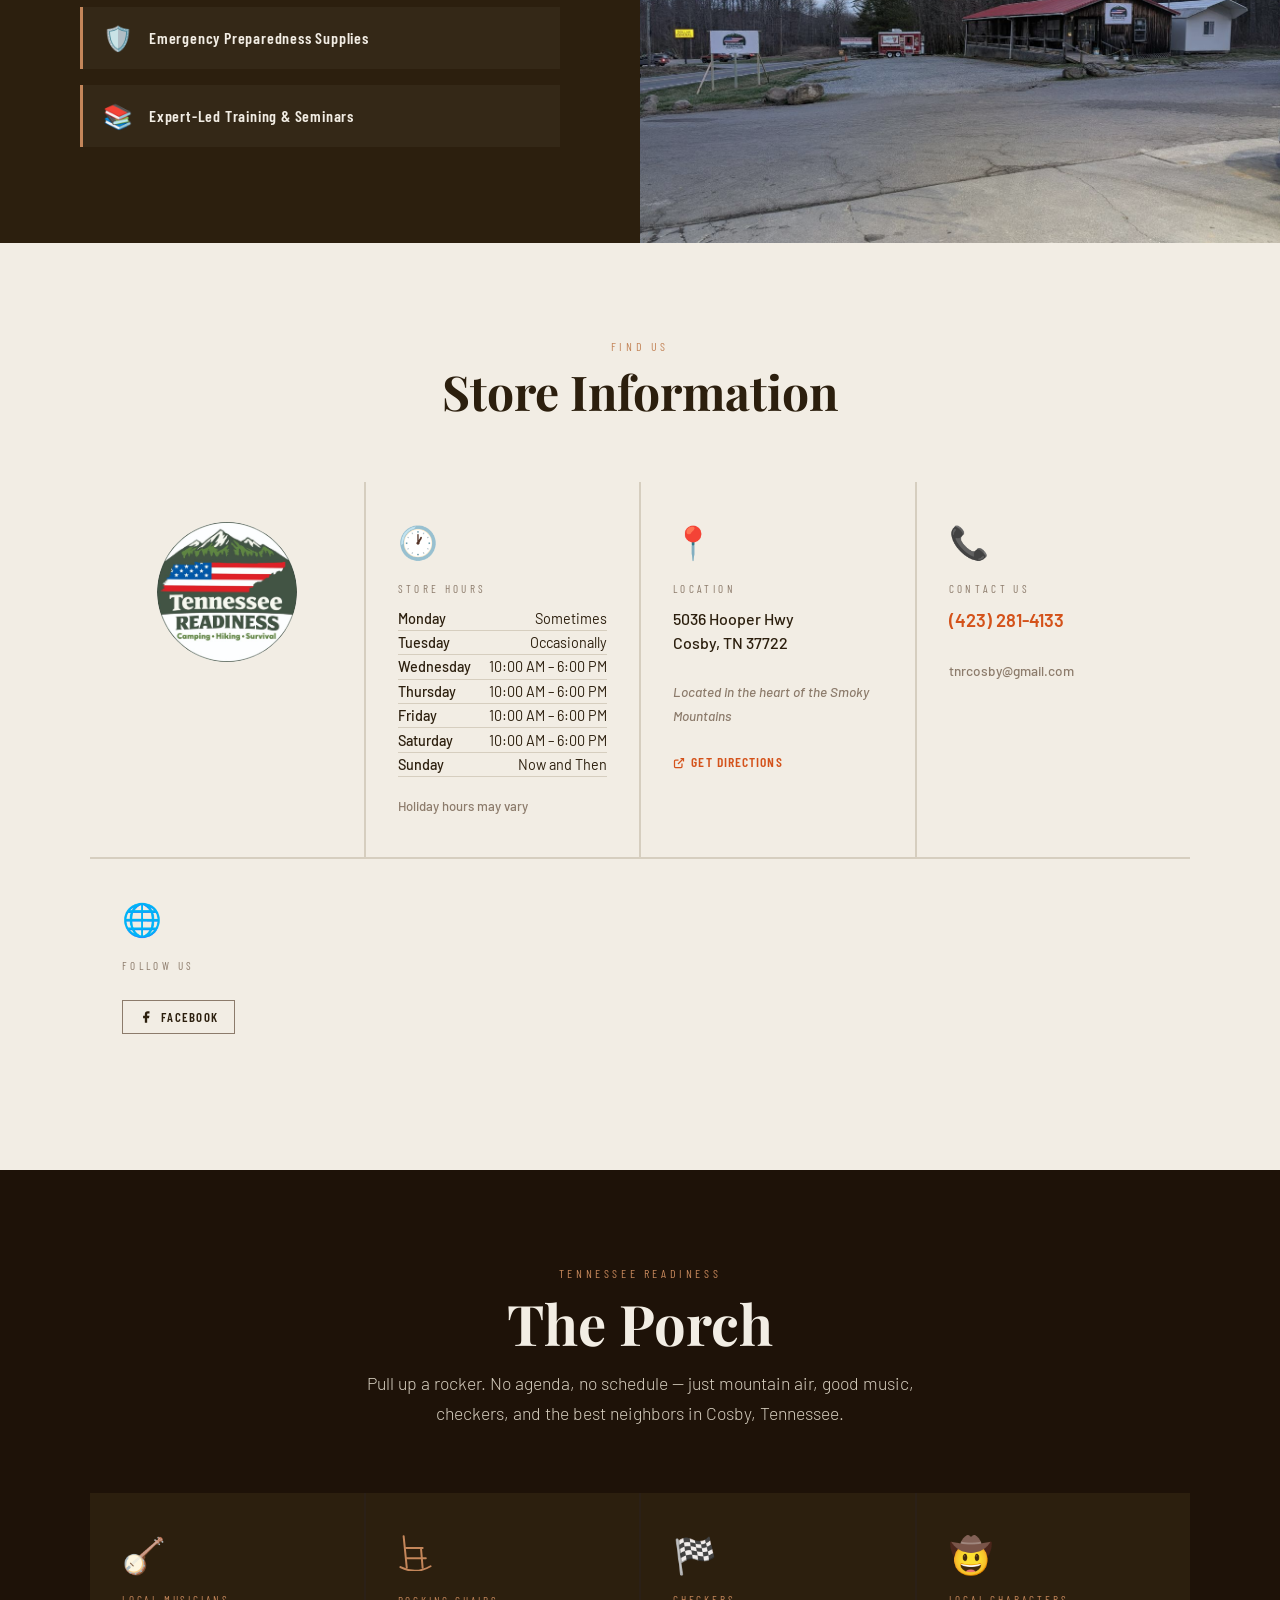
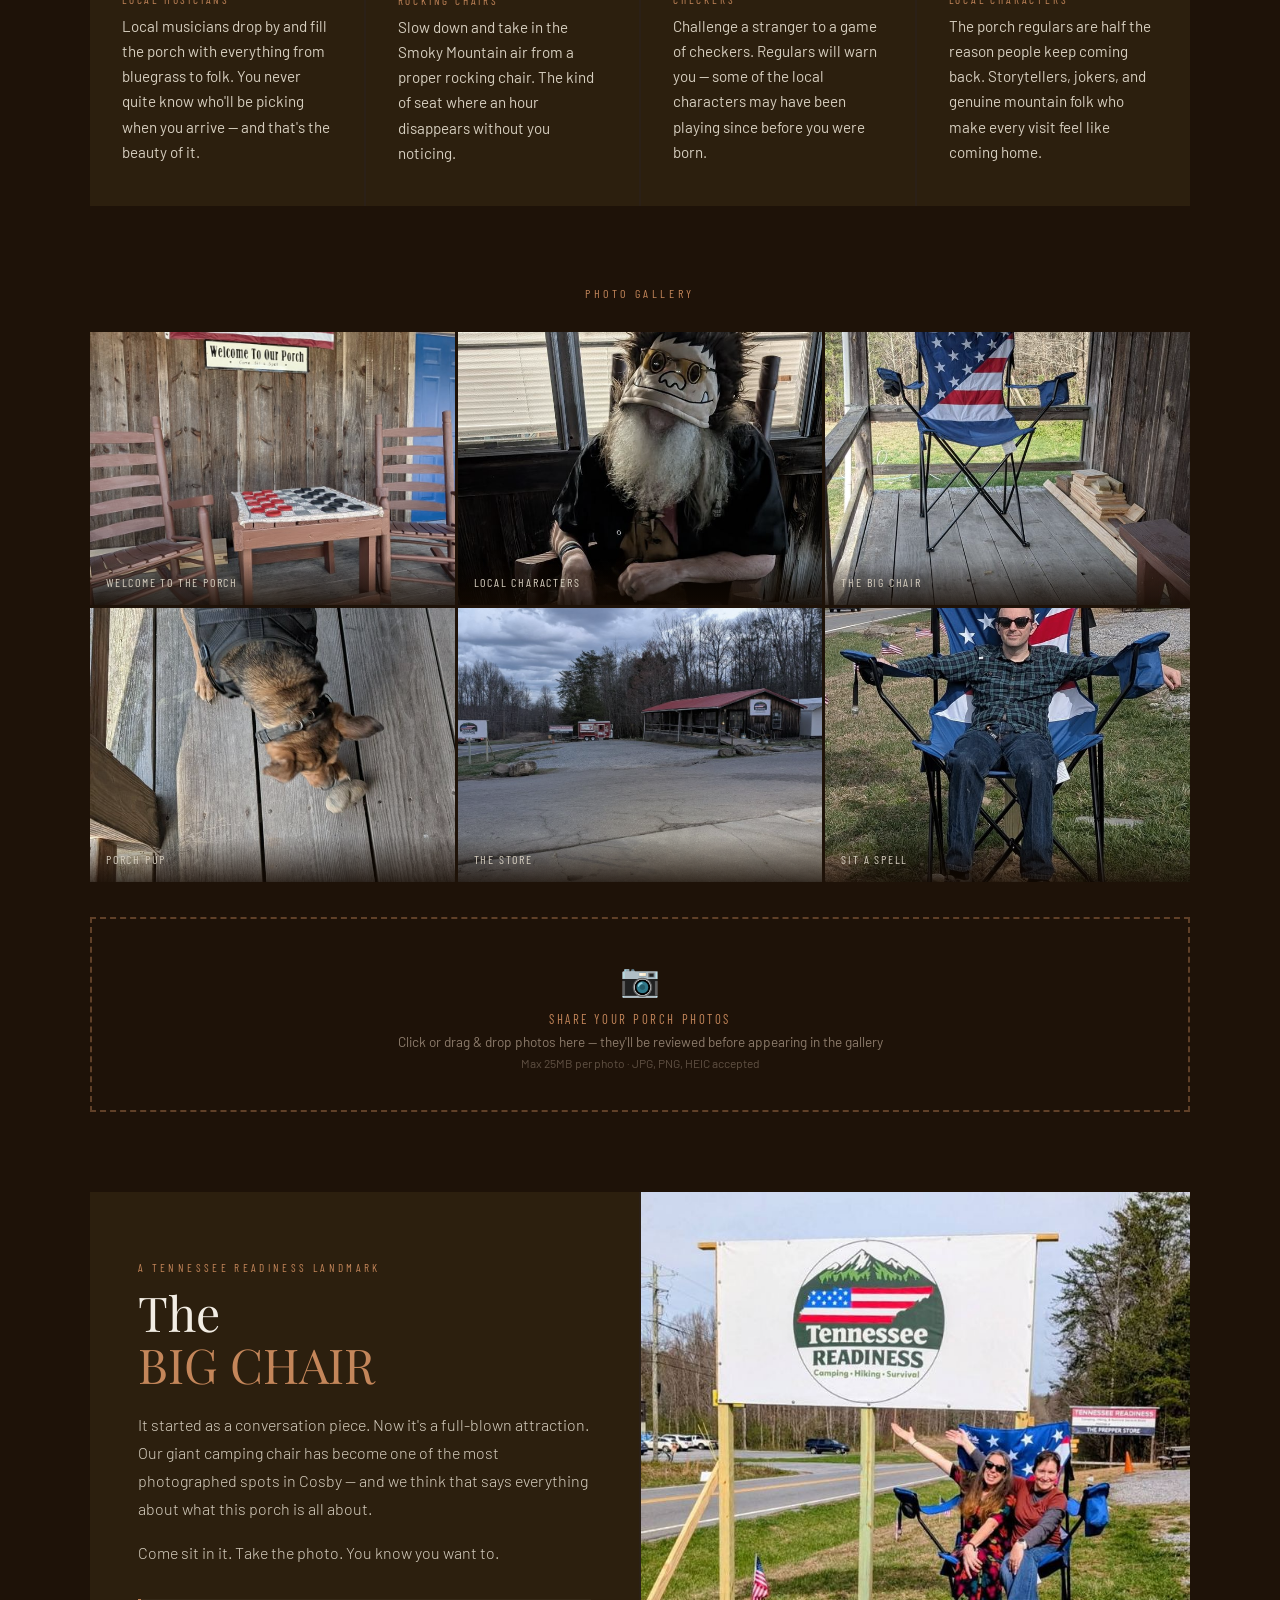
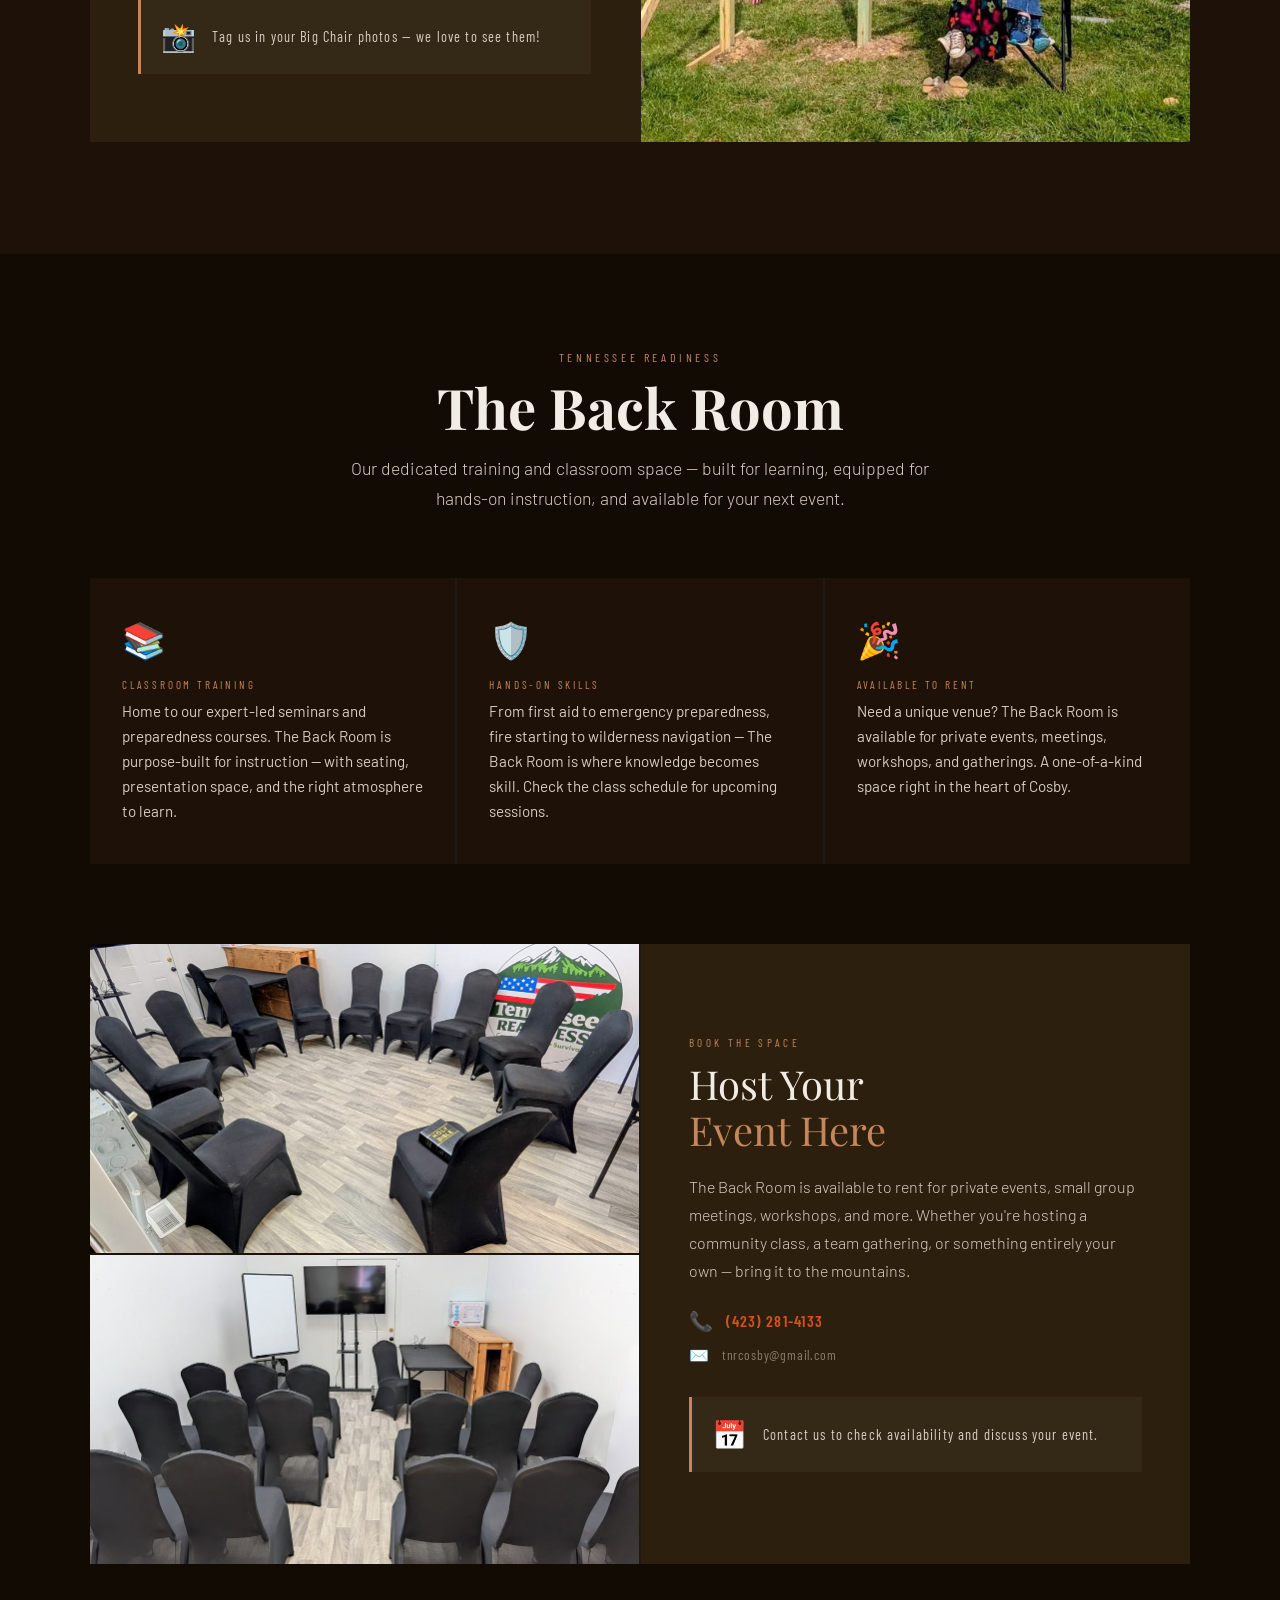
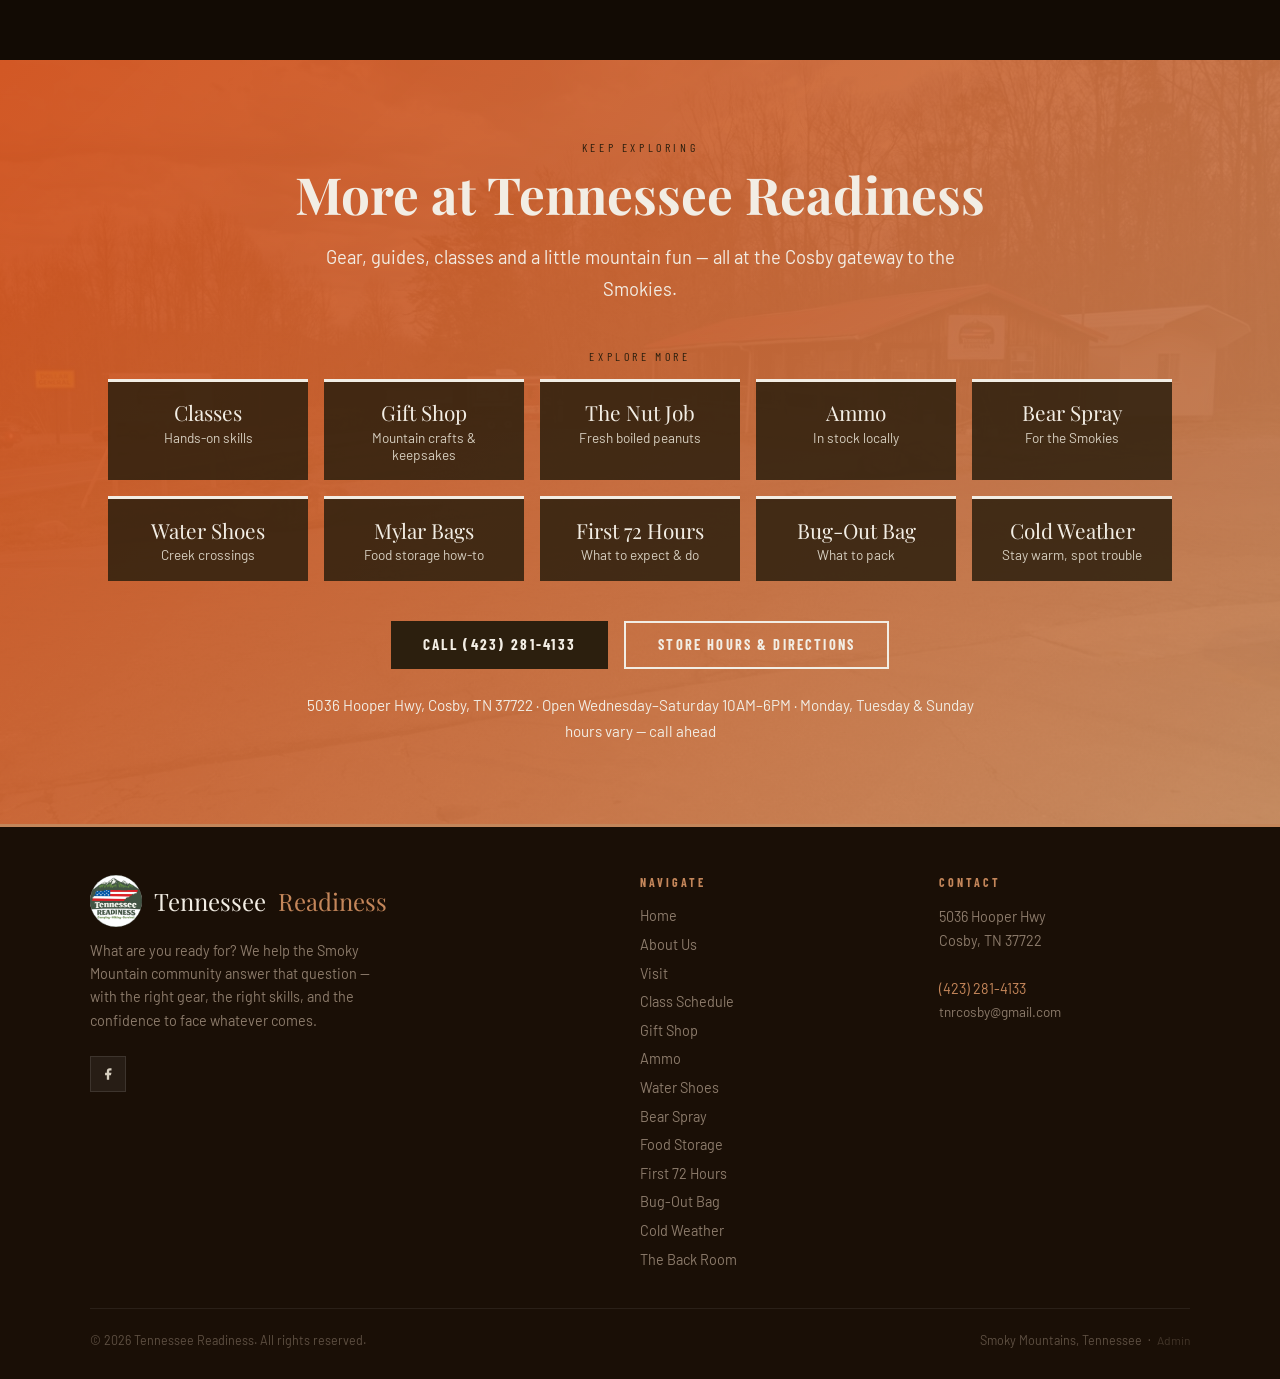
==== commit 7a3790bd: "Add Cold Weather Survival preparedness guide page - New page tnr-v4/cold-weather.html built from the" ====
--- a/tnr-v4/index.html
+++ b/tnr-v4/index.html
@@ -276,6 +276,7 @@
         <li><a href="/mylar-bags">Mylar Bags</a></li>
         <li><a href="/first-72-hours">The First 72 Hours</a></li>
         <li><a href="/bug-out-bag">Bug-Out Bag</a></li>
+        <li><a href="/cold-weather">Cold Weather Survival</a></li>
       </ul>
     </li>
     <li><a href="#porch">The Porch</a></li>
@@ -621,7 +622,7 @@
     <h2>More at Tennessee Readiness</h2>
     <p>Gear, guides, classes and a little mountain fun — all at the Cosby gateway to the Smokies.</p>
     <div class="tiles-label">Explore More</div>
-    <div class="topic-tiles nine">
+    <div class="topic-tiles">
       <a href="/calendar"><span class="t">Classes</span><span class="u">Hands-on skills</span></a>
       <a href="/gift-shop"><span class="t">Gift Shop</span><span class="u">Mountain crafts &amp; keepsakes</span></a>
       <a href="/nut-job"><span class="t">The Nut Job</span><span class="u">Fresh boiled peanuts</span></a>
@@ -631,6 +632,7 @@
       <a href="/mylar-bags"><span class="t">Mylar Bags</span><span class="u">Food storage how-to</span></a>
       <a href="/first-72-hours"><span class="t">First 72 Hours</span><span class="u">What to expect &amp; do</span></a>
       <a href="/bug-out-bag"><span class="t">Bug-Out Bag</span><span class="u">What to pack</span></a>
+      <a href="/cold-weather"><span class="t">Cold Weather</span><span class="u">Stay warm, spot trouble</span></a>
     </div>
     <div class="btn-row">
       <a href="tel:+14232814133" class="btn-dark">Call (423) 281-4133</a>
@@ -666,6 +668,7 @@
     <li><a href="/mylar-bags">Food Storage</a></li>
     <li><a href="/first-72-hours">First 72 Hours</a></li>
     <li><a href="/bug-out-bag">Bug-Out Bag</a></li>
+    <li><a href="/cold-weather">Cold Weather</a></li>
     <li><a href="#backRoom">The Back Room</a></li>
       </ul>
     </div>
--- a/tnr-v4/css/styles.css
+++ b/tnr-v4/css/styles.css
@@ -1056,10 +1056,9 @@
   .explore .btn-outline { border-color: var(--cream); }
 
   .tiles-label { font-family: 'Barlow Condensed', sans-serif; font-size: 0.75rem; letter-spacing: 0.3em; text-transform: uppercase; color: var(--bark); margin-top: 2.75rem; text-align: center; }
-  .topic-tiles { display: flex; flex-wrap: wrap; justify-content: center; gap: 1rem; max-width: 960px; margin: 1rem auto 0; }
-  .topic-tiles.nine { max-width: 720px; }
+  .topic-tiles { display: flex; flex-wrap: wrap; justify-content: center; gap: 1rem; max-width: 1150px; margin: 1rem auto 0; }
   .topic-tiles a {
-    flex: 0 1 220px;
+    flex: 0 1 200px;
     background: rgba(44,31,14,0.85);
     padding: 1.1rem 1rem;
     border-top: 3px solid var(--cream);
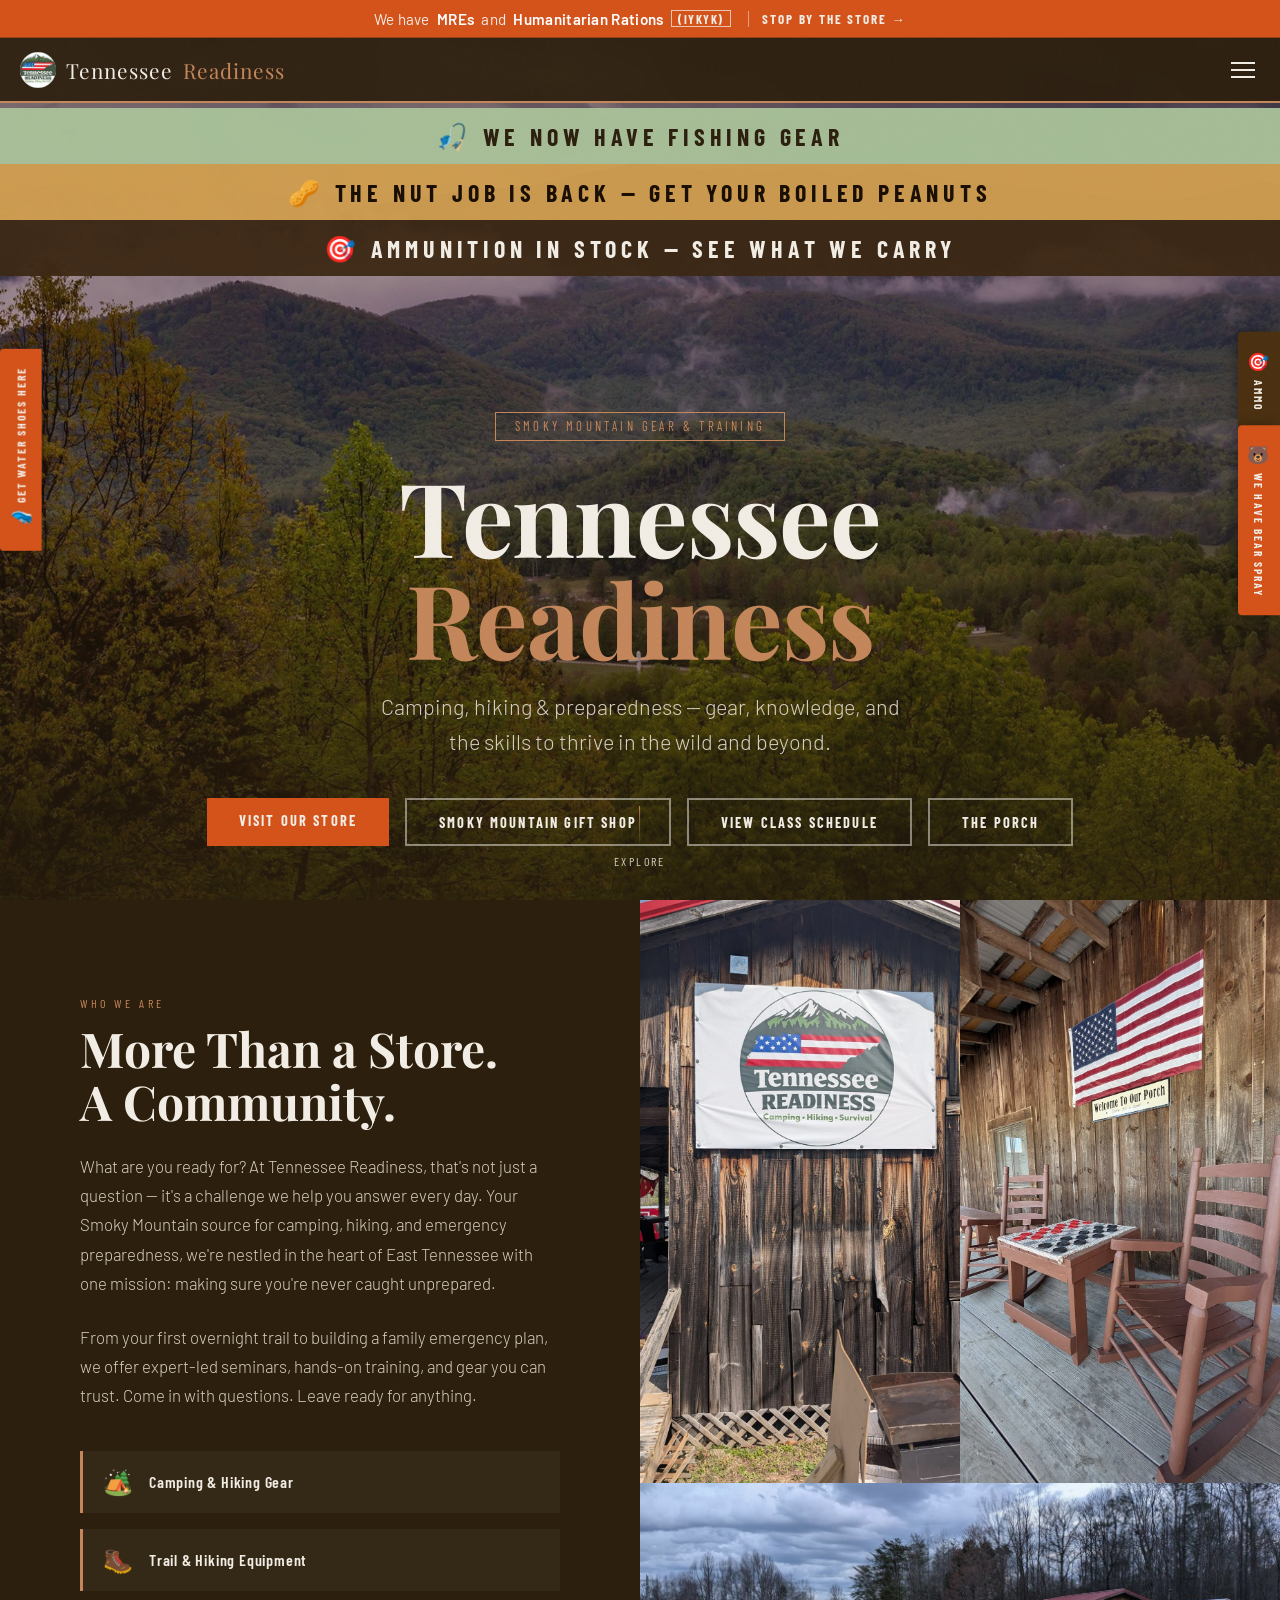
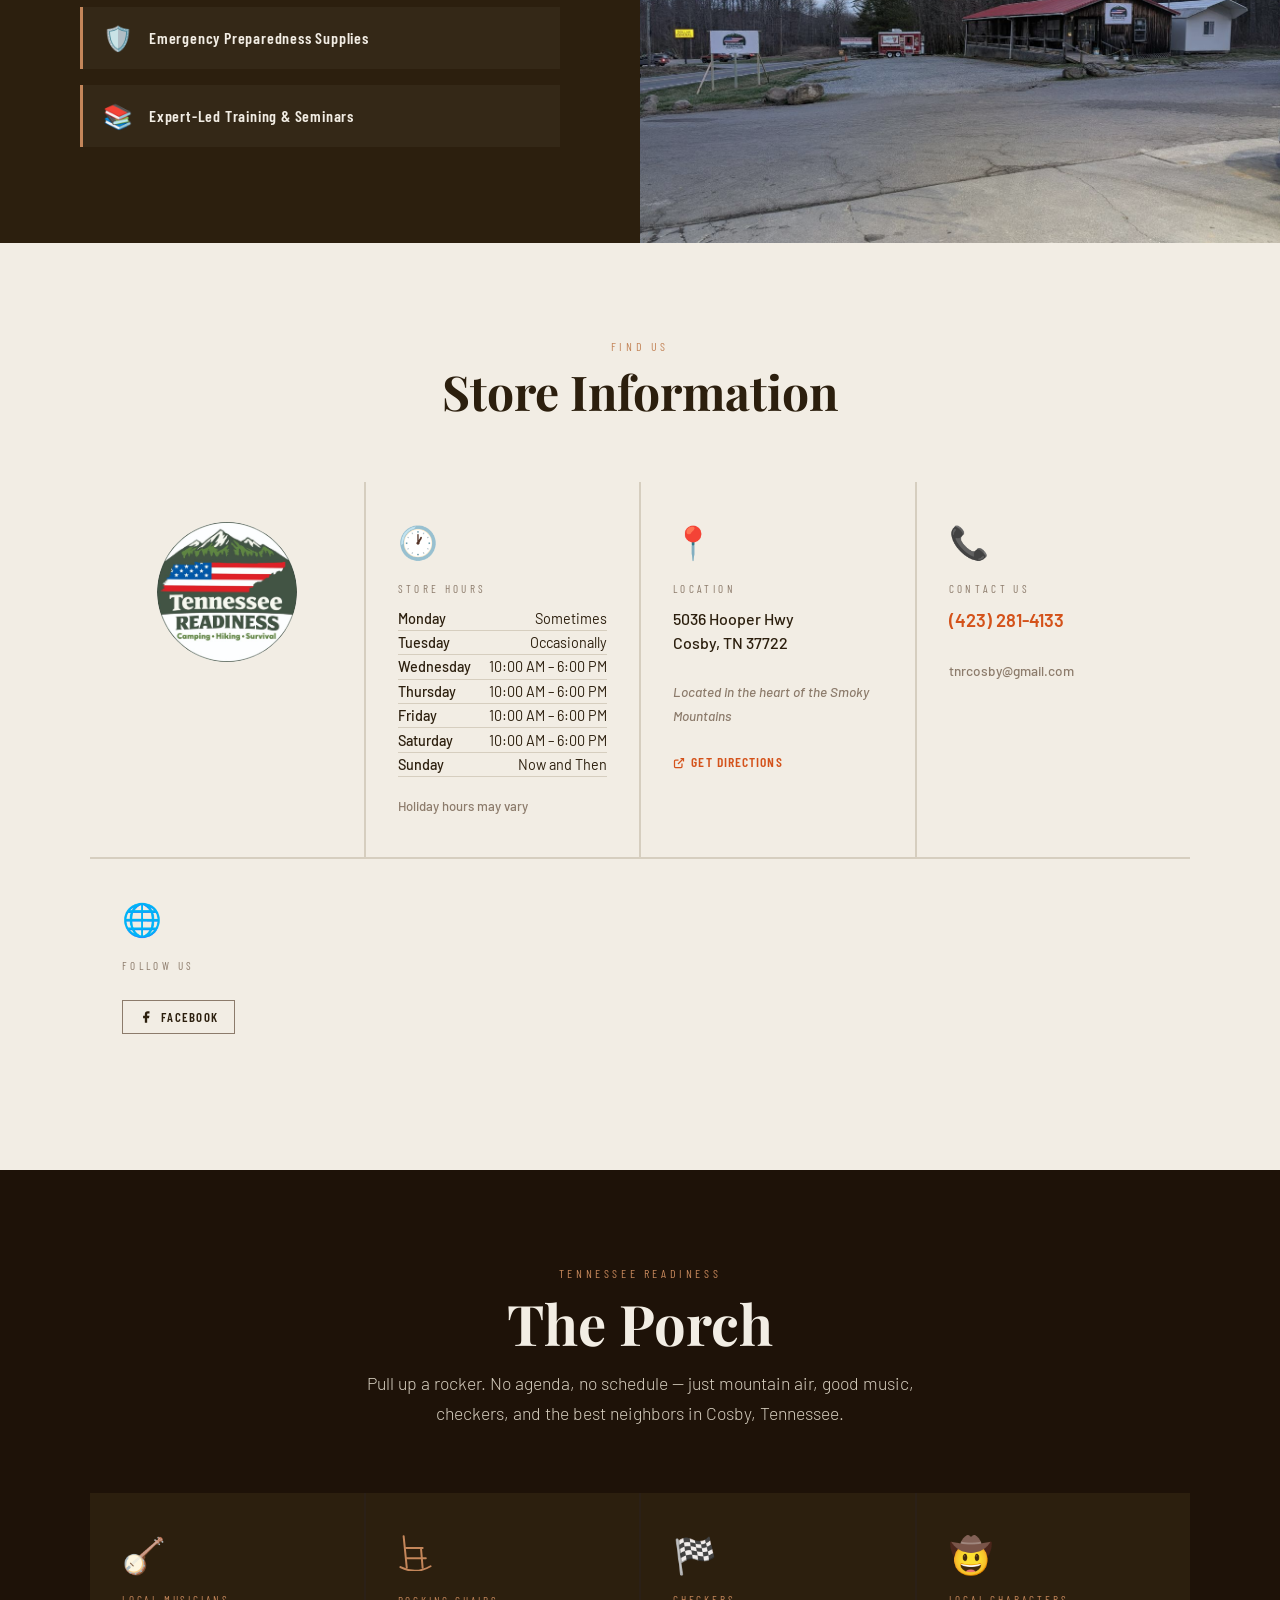
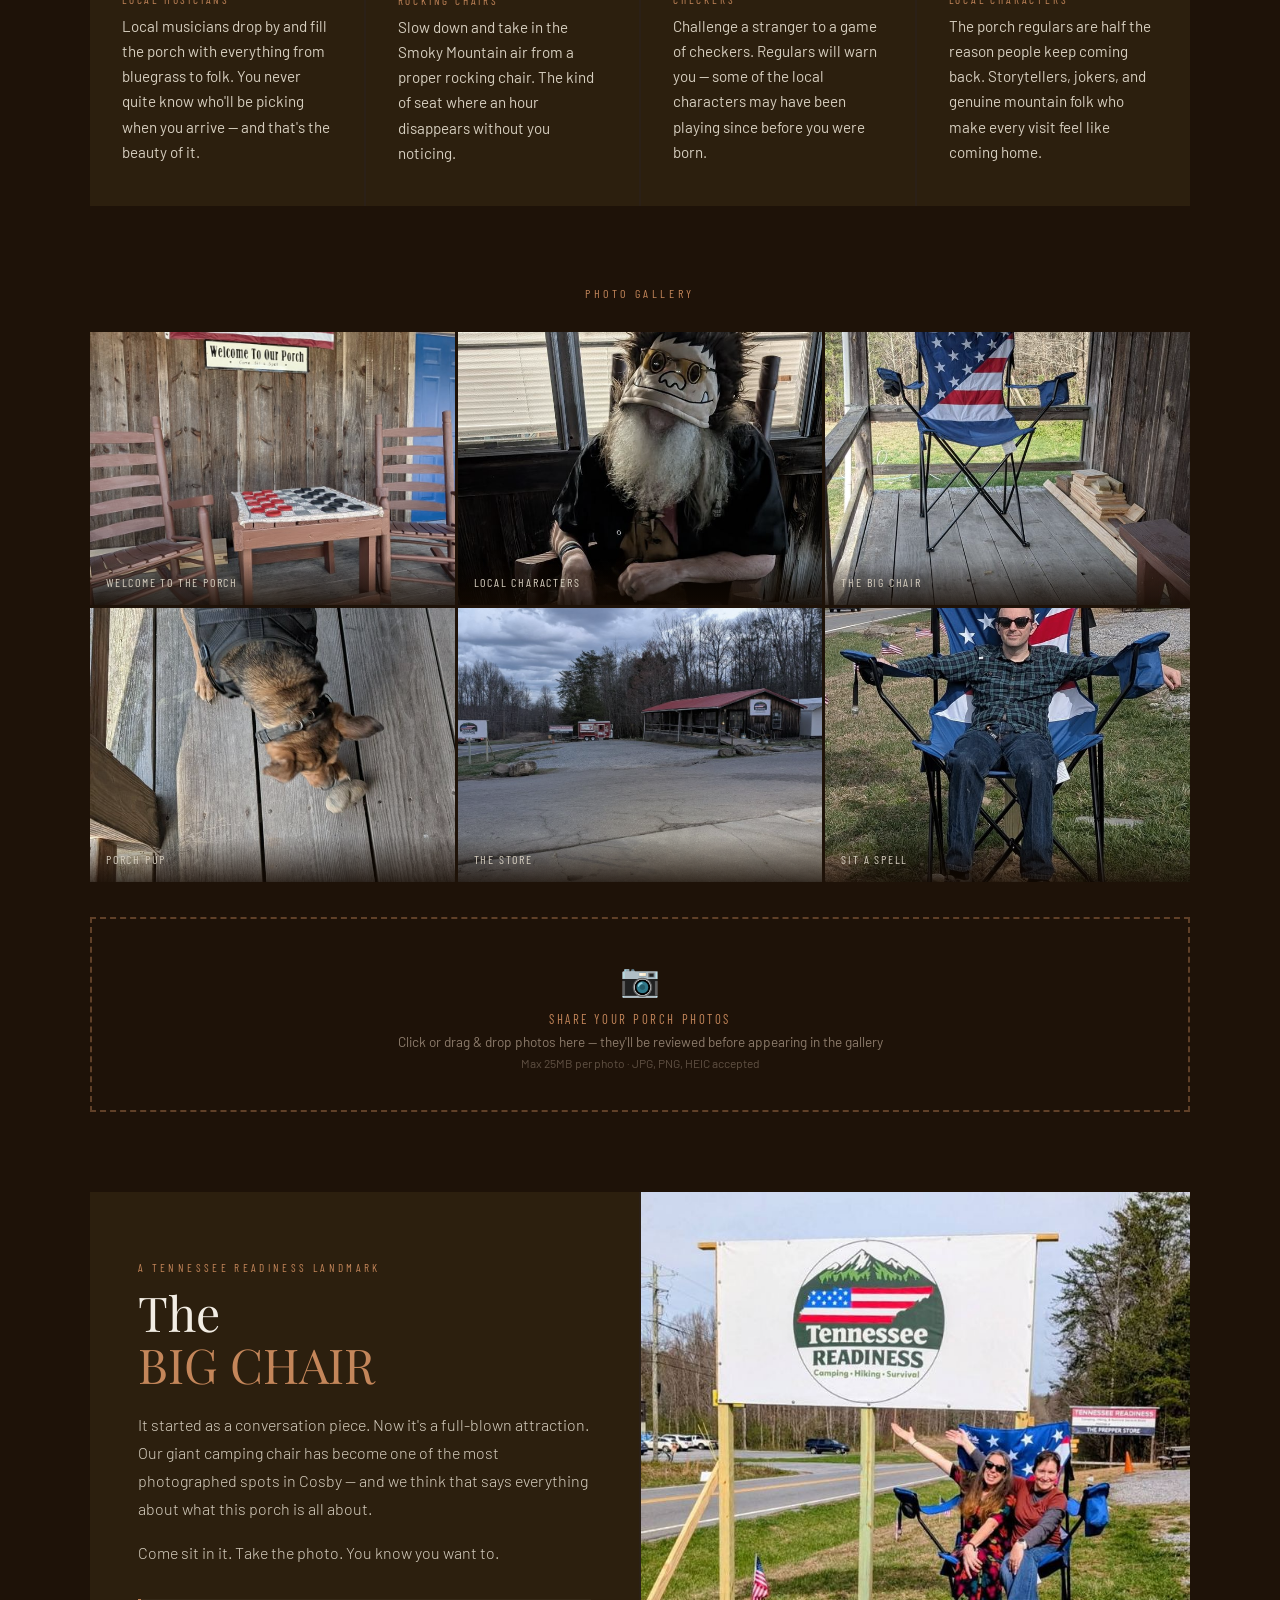
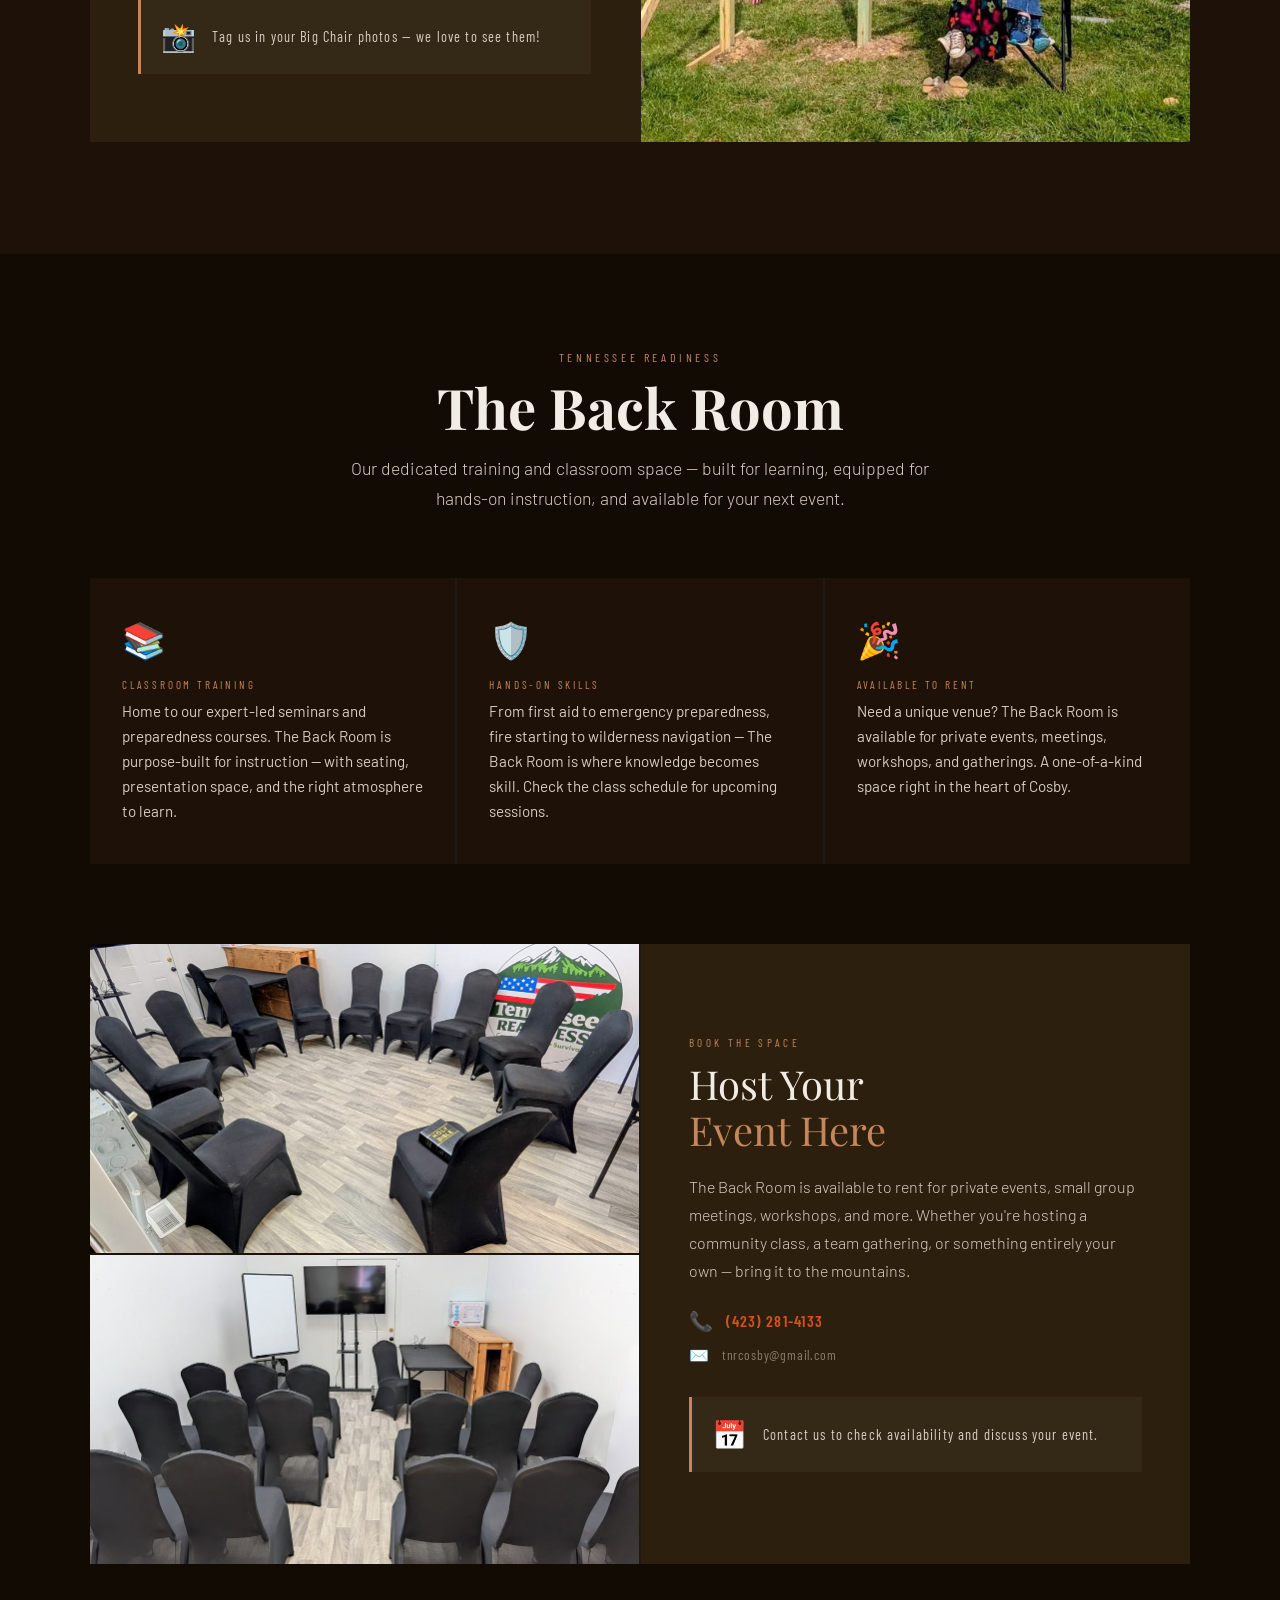
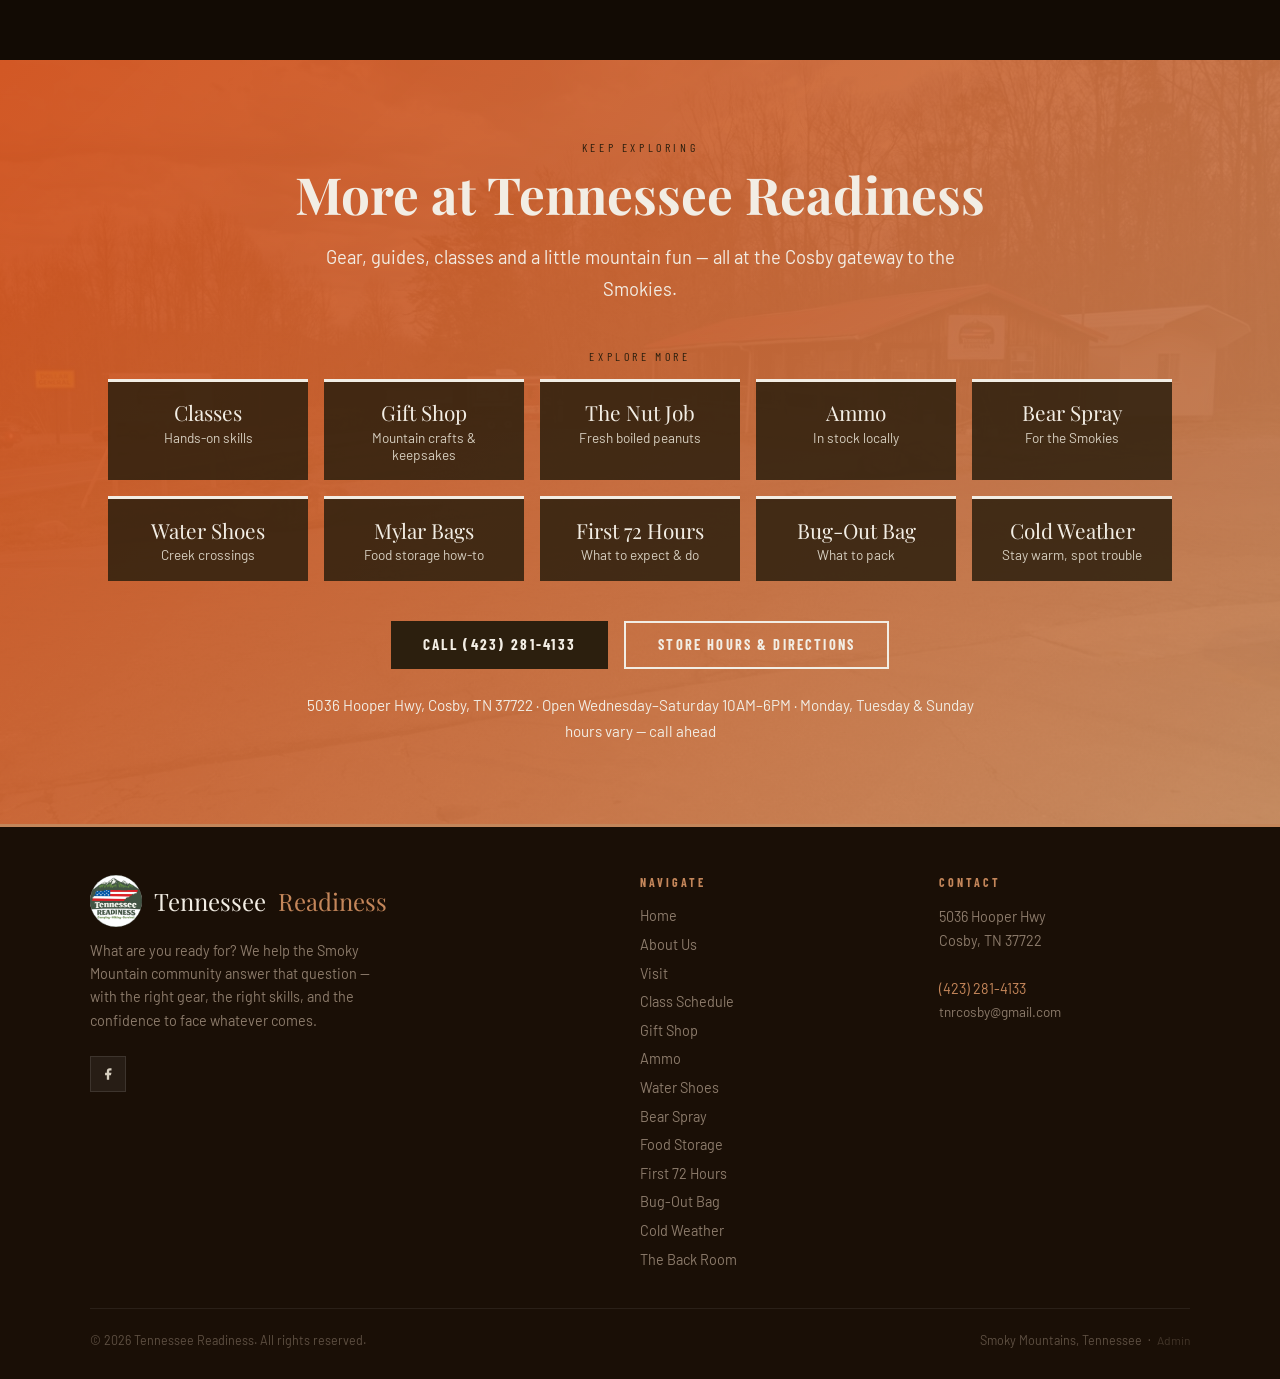
==== commit 2c659757: "Add MREs & Humanitarian Rations announcement bar to every page - Slim ember-colored bar fixed above " ====
--- a/tnr-v4/index.html
+++ b/tnr-v4/index.html
@@ -70,11 +70,31 @@
     "Fishing gear",
     "Emergency preparedness",
     "Survival supplies",
+    "MREs (Meals, Ready-to-Eat)",
+    "Humanitarian rations",
     "First aid training",
     "Outdoor education",
     "Smoky Mountains recreation"
   ],
   "makesOffer": [
+    {
+      "@type": "Offer",
+      "availability": "https://schema.org/InStoreOnly",
+      "itemOffered": {
+        "@type": "Product",
+        "name": "MREs (Meals, Ready-to-Eat)",
+        "description": "MREs (Meals, Ready-to-Eat) for emergency food storage, camping, hunting and hiking, available in store at Tennessee Readiness in Cosby, TN near the Great Smoky Mountains."
+      }
+    },
+    {
+      "@type": "Offer",
+      "availability": "https://schema.org/InStoreOnly",
+      "itemOffered": {
+        "@type": "Product",
+        "name": "Humanitarian Rations",
+        "description": "Humanitarian rations for emergency preparedness and food storage, available in store at Tennessee Readiness in Cosby, TN."
+      }
+    },
     {
       "@type": "Offer",
       "priceCurrency": "USD",
@@ -259,6 +279,11 @@
 <link rel="stylesheet" href="css/styles.css">
 </head>
 <body>
+
+<!-- ── ANNOUNCEMENT BAR (same on every page; plain HTML so search engines and AI crawlers can read it) ── -->
+<aside class="announce" aria-label="Store announcement">
+  <a href="/#info">We have <strong>MREs</strong> and <strong>Humanitarian Rations</strong> <span class="iykyk">(IYKYK)</span><span class="announce-cta"><span class="announce-cta-text">Stop by the store</span> &rarr;</span></a>
+</aside>
 
 <!-- ── NAV ── -->
 <nav>
--- a/tnr-v4/css/styles.css
+++ b/tnr-v4/css/styles.css
@@ -8,11 +8,12 @@
     --ember: #D4521A;
     --pine: #2D4A2D;
     --sky: #6B8EA8;
+    --announce-h: 38px; /* height of the announcement bar above the nav */
   }
 
   * { margin: 0; padding: 0; box-sizing: border-box; }
 
-  html { scroll-behavior: smooth; }
+  html { scroll-behavior: smooth; scroll-padding-top: var(--announce-h); }
 
   body {
     font-family: 'Barlow', sans-serif;
@@ -32,10 +33,71 @@
     opacity: 0.5;
   }
 
+  /* ── ANNOUNCEMENT BAR (top of every page, above the nav) ── */
+  .announce {
+    position: fixed;
+    top: 0; left: 0; right: 0;
+    z-index: 901;
+    height: var(--announce-h);
+    background: var(--ember);
+    border-bottom: 1px solid rgba(44, 31, 14, 0.35);
+    display: flex;
+    align-items: center;
+    justify-content: center;
+    padding: 0 1rem;
+  }
+  .announce a {
+    color: var(--cream);
+    text-decoration: none;
+    font-family: 'Barlow', sans-serif;
+    font-size: 0.95rem;
+    font-weight: 400;
+    letter-spacing: 0.02em;
+    white-space: nowrap;
+    overflow: hidden;
+    text-overflow: ellipsis;
+    display: flex;
+    align-items: center;
+    gap: 0.45rem;
+  }
+  .announce strong { font-weight: 600; color: white; }
+  .announce .iykyk {
+    font-family: 'Barlow Condensed', sans-serif;
+    font-weight: 700;
+    font-size: 0.78rem;
+    letter-spacing: 0.12em;
+    border: 1px solid rgba(242, 237, 228, 0.75);
+    padding: 0.05rem 0.4rem;
+  }
+  .announce .announce-cta {
+    font-family: 'Barlow Condensed', sans-serif;
+    font-weight: 700;
+    font-size: 0.82rem;
+    letter-spacing: 0.14em;
+    text-transform: uppercase;
+    margin-left: 0.6rem;
+    padding-left: 0.85rem;
+    border-left: 1px solid rgba(242, 237, 228, 0.5);
+  }
+  .announce a:hover .announce-cta-text { text-decoration: underline; }
+  @media (max-width: 560px) {
+    .announce { padding: 0 0.5rem; }
+    .announce a { font-size: 0.85rem; gap: 0.3rem; }
+    .announce .announce-cta { display: none; } /* whole bar is still a link */
+  }
+  @media (max-width: 370px) {
+    .announce a { font-size: 0.78rem; gap: 0.25rem; }
+    .announce .iykyk { font-size: 0.7rem; padding: 0 0.3rem; }
+  }
+  @media (max-width: 340px) {
+    .announce a { font-size: 0.72rem; letter-spacing: 0; }
+    .announce .iykyk { letter-spacing: 0.05em; }
+  }
+
   /* ── NAV ── */
   nav {
     position: fixed;
-    top: 0; left: 0; right: 0;
+    top: var(--announce-h); left: 0; right: 0;
     z-index: 900;
     display: flex;
     justify-content: space-between;
@@ -126,7 +188,7 @@
     justify-content: center;
     align-items: center;
     text-align: center;
-    padding: 22rem 2rem 2rem;
+    padding: calc(22rem + var(--announce-h)) 2rem 2rem;
     position: relative;
   }
 
@@ -209,7 +271,7 @@
 
   .hero-banners {
     position: absolute;
-    top: 70px;
+    top: calc(70px + var(--announce-h));
     left: 0;
     right: 0;
     display: flex;
@@ -1097,7 +1159,7 @@
       padding-bottom: 0.5rem;
       border-top: 1px solid rgba(196,134,90,0.3);
     }
-    .nav-links.is-open { display: flex; max-height: calc(100vh - 70px); overflow-y: auto; }
+    .nav-links.is-open { display: flex; max-height: calc(100vh - 70px - var(--announce-h)); overflow-y: auto; }
     .nav-links li { border-bottom: 1px solid rgba(255,255,255,0.06); }
     .nav-links a {
       display: block;
@@ -1132,7 +1194,7 @@
   @media (max-width: 768px) {
 
     /* ─ HERO ─ */
-    .hero { padding-top: 12rem; }
+    .hero { padding-top: calc(13.5rem + var(--announce-h)); }
     .hero-banner {
       font-size: 0.95rem;
       letter-spacing: 0.1em;
@@ -1181,4 +1243,11 @@
 
     /* ─ FORMS ─ */
     .form-row { grid-template-columns: 1fr; }
-  }+  }
+  /* home page: its own hero banners wrap to two lines on narrow phones; give the heading room */
+  @media (max-width: 420px) {
+    .hero { padding-top: calc(14.5rem + var(--announce-h)); }
+  }
+  @media (max-width: 340px) {
+    .hero { padding-top: calc(16rem + var(--announce-h)); }
+  }
